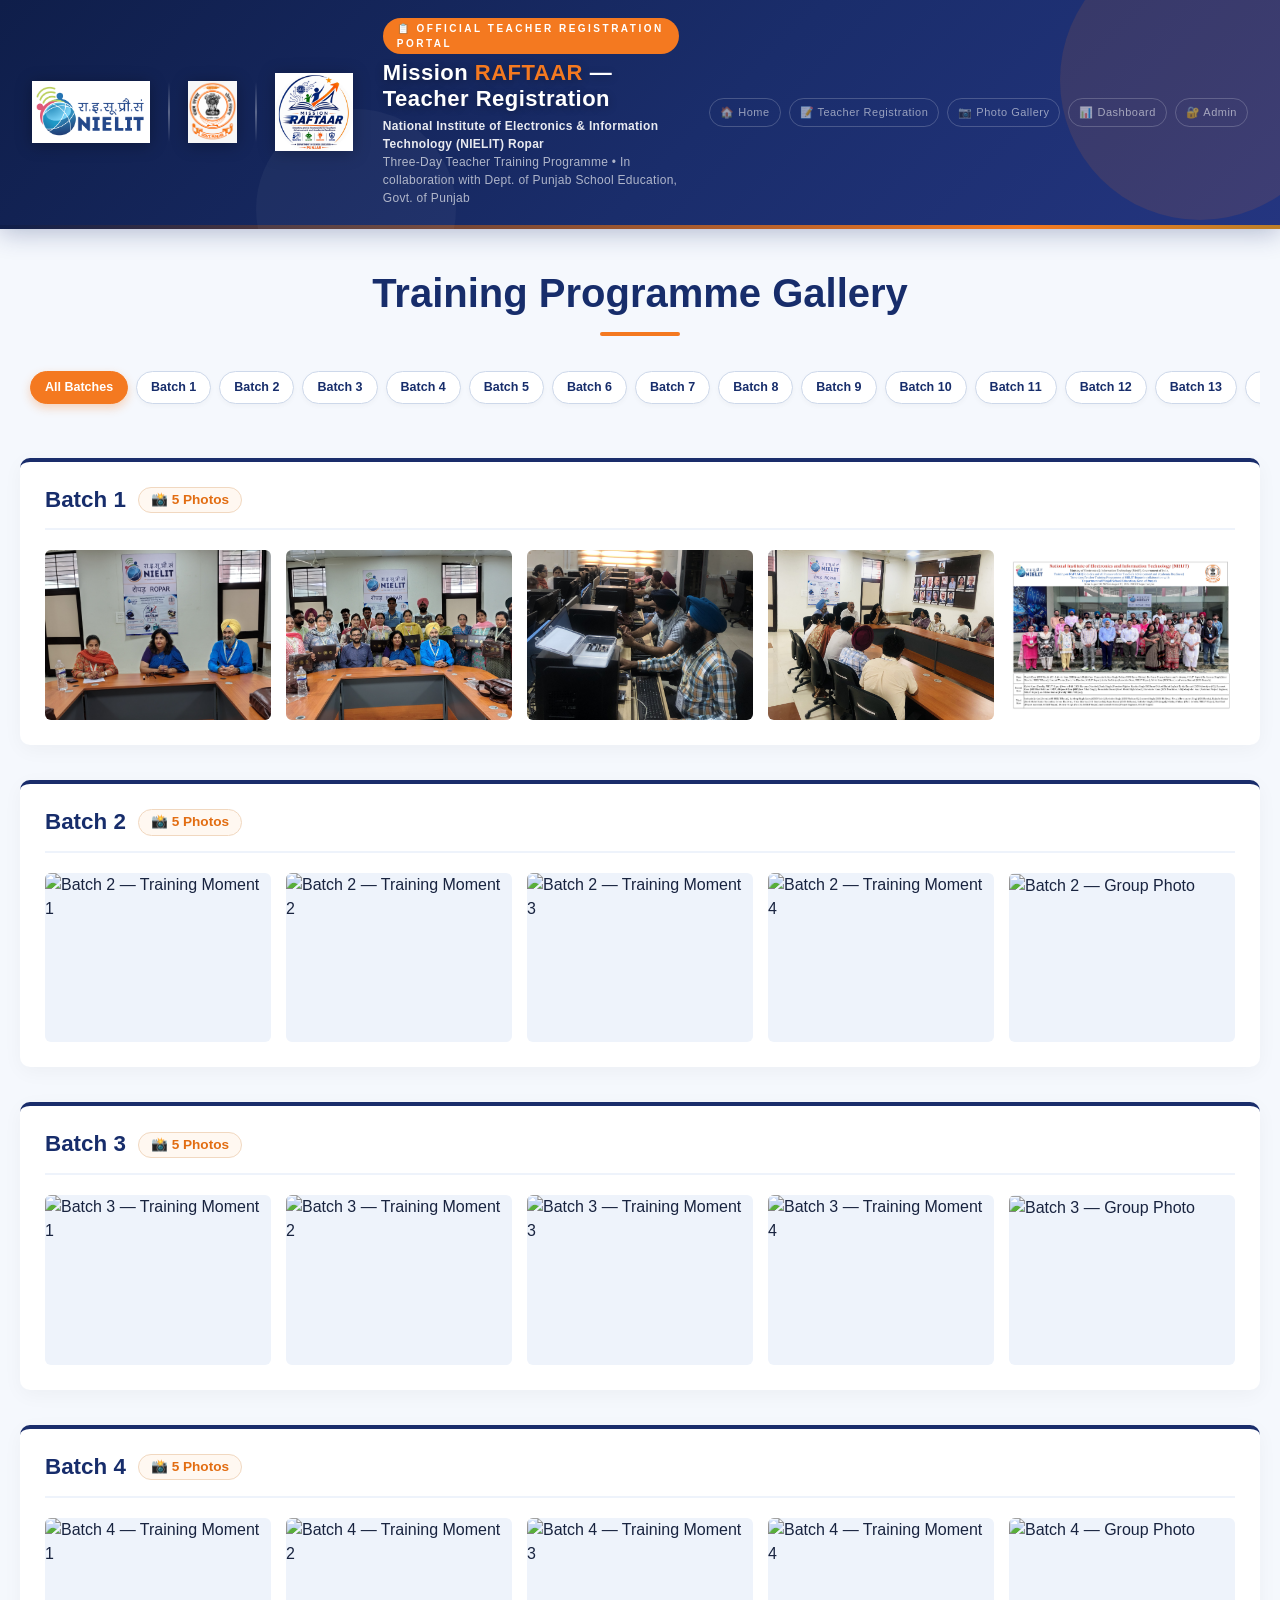
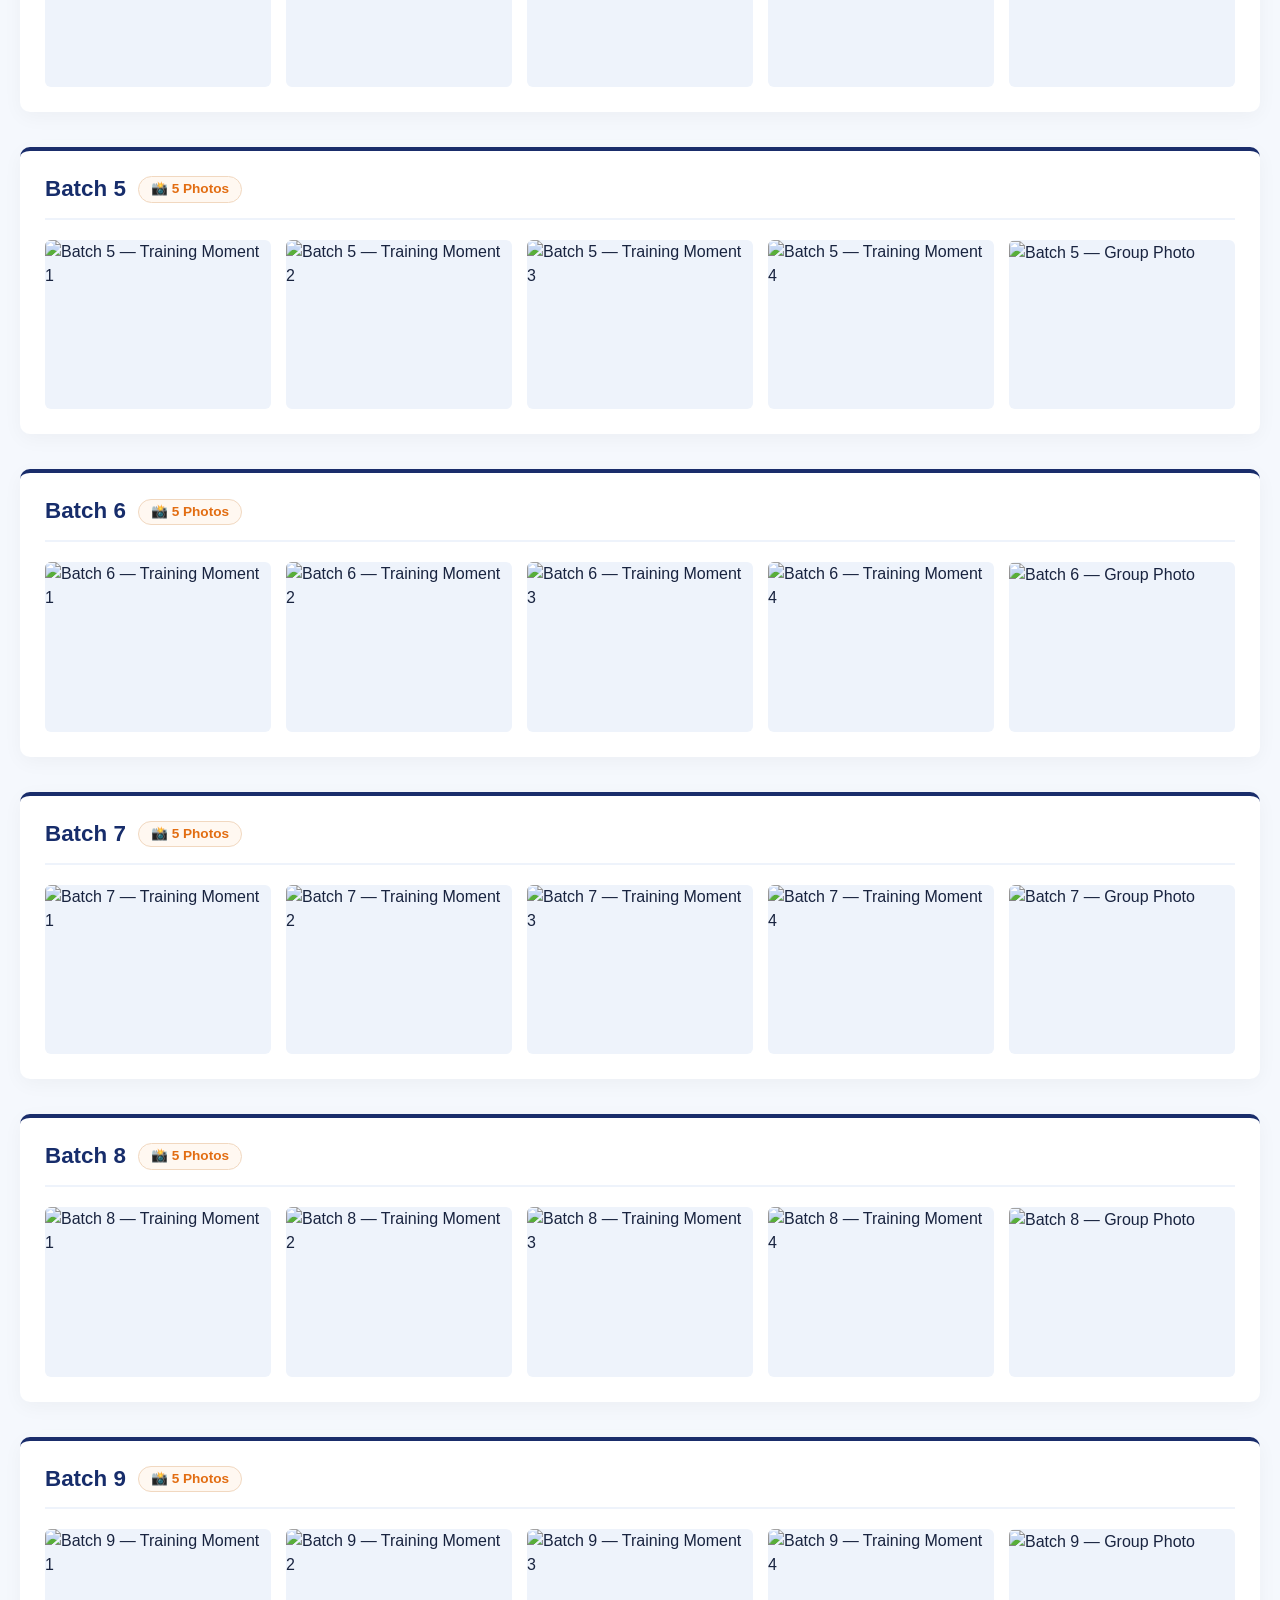
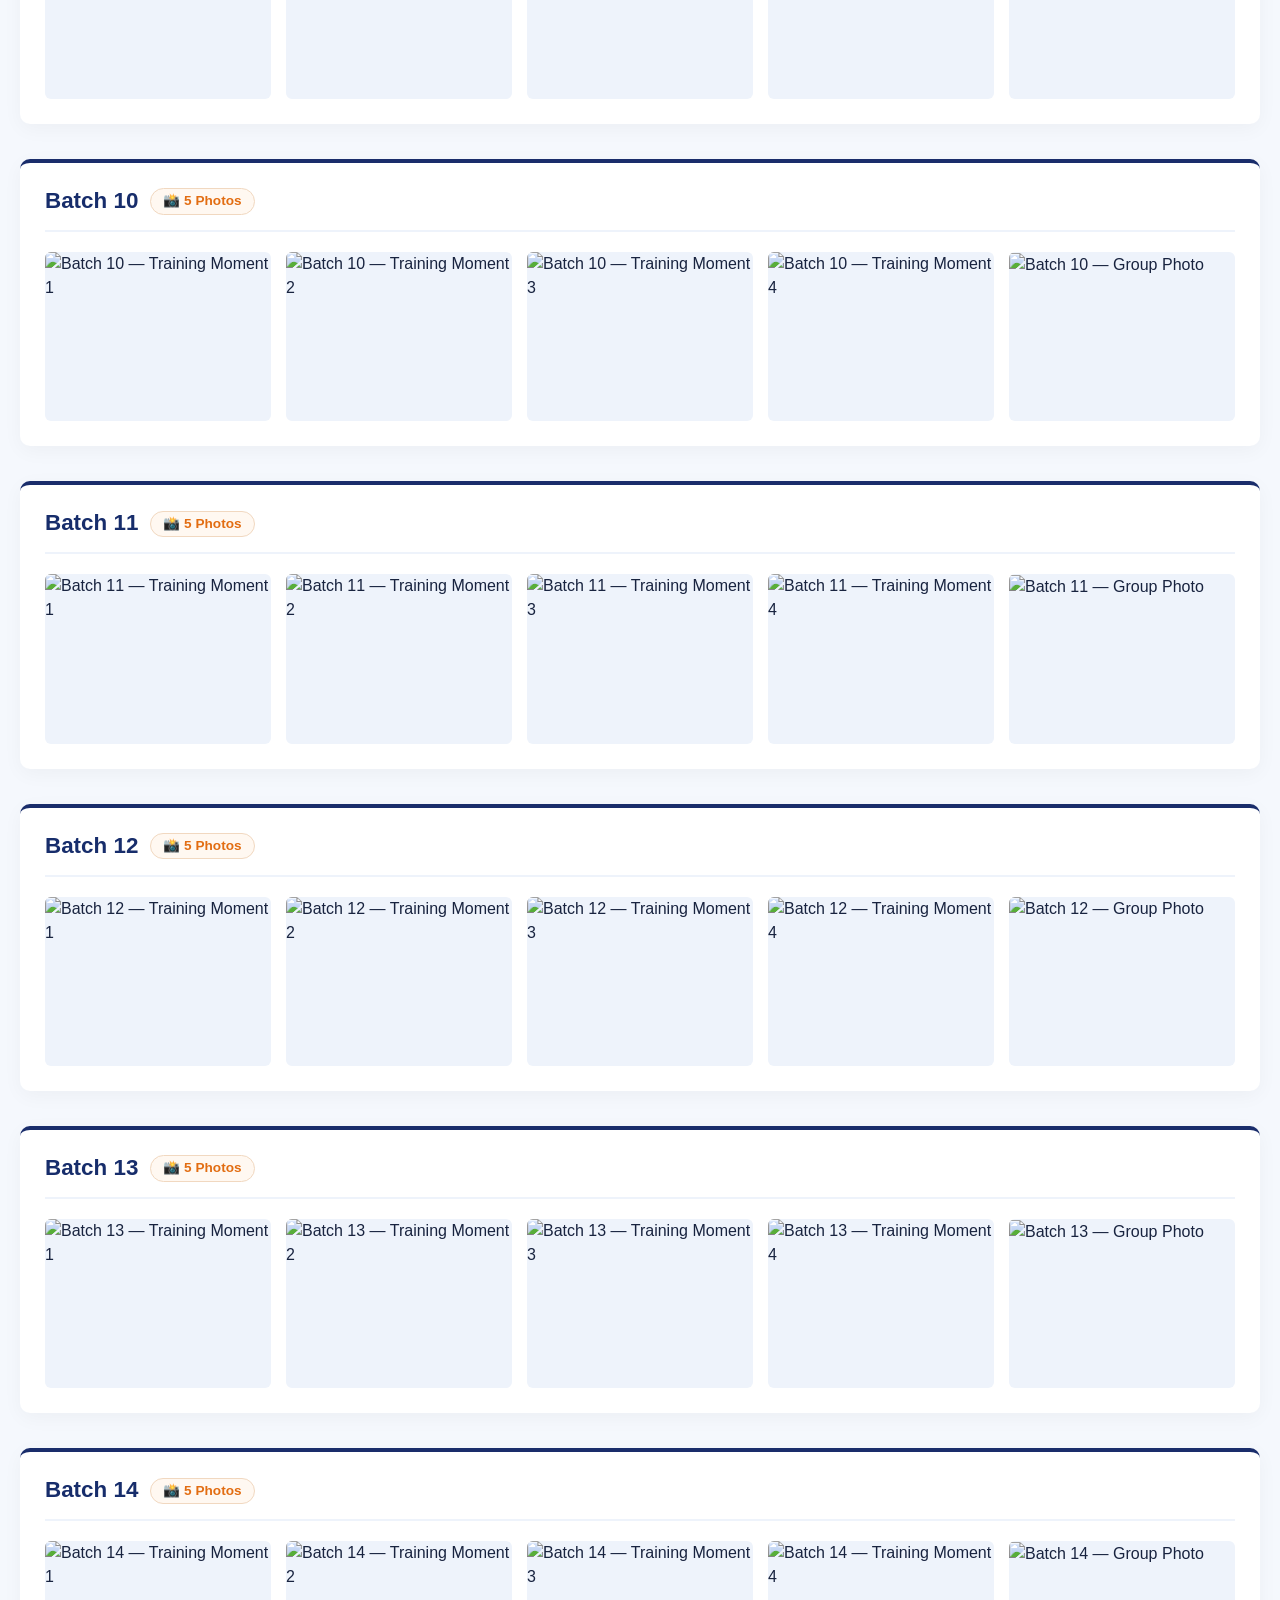
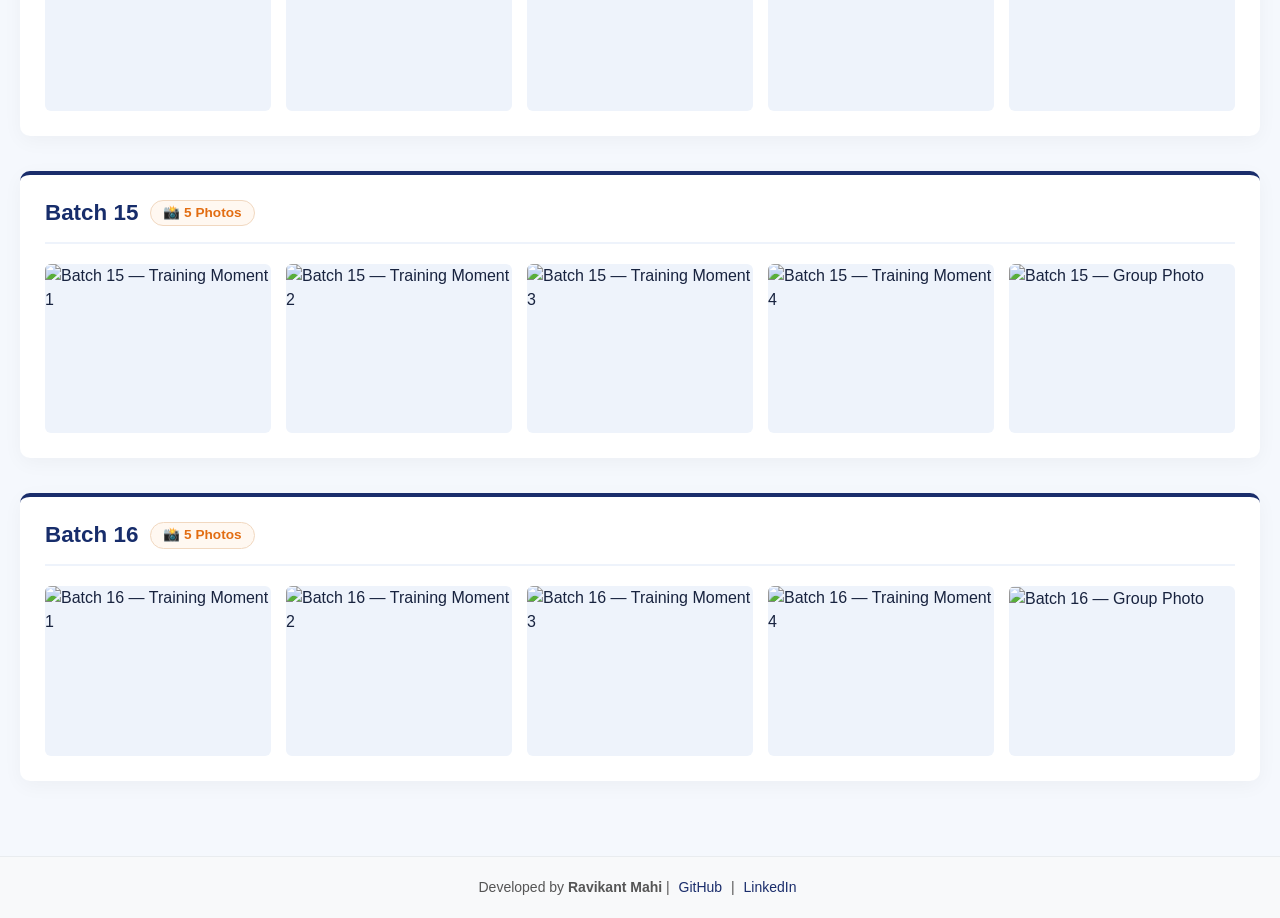
==== gallery.html @ 4a02a94d "update add code" ====
<!DOCTYPE html>
<html lang="en">

<head>
  <meta charset="UTF-8">
  <meta name="viewport" content="width=device-width, initial-scale=1.0">
  <title>Mission RAFTAAR — Training Gallery | NIELIT Ropar</title>
  
  <!-- Bootstrap 5 CSS -->
  <link href="https://cdn.jsdelivr.net/npm/bootstrap@5.3.0/dist/css/bootstrap.min.css" rel="stylesheet">
  
  <style>
    /* ══════════════════════════════════════════
       THEME STYLES (Matching your portal)
    ══════════════════════════════════════════ */
    body {
      background-color: #f5f8fd;
      font-family: Arial, Helvetica, sans-serif;
      color: #18233f;
    }

    /* HEADER STYLES */
    .portal-header {
      background: linear-gradient(135deg, #0f1e4a 0%, #1a2d6b 55%, #243580 100%);
      padding: 0;
      position: relative;
      overflow: hidden;
      box-shadow: 0 4px 24px rgba(26,45,107,0.3);
    }
    .portal-header::before {
      content: '';
      position: absolute;
      top: -60px; right: -60px;
      width: 280px; height: 280px;
      border-radius: 50%;
      background: rgba(244,121,32,0.12);
      animation: float 6s ease-in-out infinite;
    }
    .portal-header::after {
      content: '';
      position: absolute;
      bottom: -80px; left: 20%;
      width: 200px; height: 200px;
      border-radius: 50%;
      background: rgba(255,255,255,0.04);
      animation: float 8s ease-in-out infinite reverse;
    }
    @keyframes float {
      0%, 100% { transform: translateY(0px); }
      50% { transform: translateY(-18px); }
    }
    .header-inner {
      display: flex;
      align-items: center;
      justify-content: space-between;
      padding: 18px 32px;
      position: relative;
      z-index: 2;
      gap: 20px;
    }
    .header-logos { display: flex; align-items: center; gap: 18px; flex-shrink: 0; }
    .header-logos img.nielit-logo {
      height: 62px;
      object-fit: contain;
      filter: drop-shadow(0 2px 8px rgba(0,0,0,0.3));
      transition: transform 0.3s ease;
    }
    .header-logos img.raftaar-logo {
      height: 78px;
      object-fit: contain;
      filter: drop-shadow(0 2px 8px rgba(0,0,0,0.25));
      transition: transform 0.3s ease;
      animation: subtle-spin 20s linear infinite;
    }
    @keyframes subtle-spin {
      0%, 100% { transform: rotate(-1deg) scale(1); }
      50% { transform: rotate(1deg) scale(1.03); }
    }
    .header-logos img:hover { transform: scale(1.07) !important; }
    .header-divider { width: 2px; height: 60px; background: linear-gradient(to bottom, transparent, rgba(255, 255, 255, 0.3), transparent); }
    .header-text { flex: 1; text-align: left; padding: 0 10px; }
    .header-badge {
      display: inline-block;
      background: #f47920;
      color: #fff;
      font-size: 10px;
      font-weight: 700;
      letter-spacing: 2.5px;
      padding: 3px 14px;
      border-radius: 20px;
      text-transform: uppercase;
      margin-bottom: 6px;
      animation: pulse-badge 3s ease-in-out infinite;
    }
    @keyframes pulse-badge {
      0%, 100% { box-shadow: 0 0 0 0 rgba(244,121,32,0.4); }
      50% { box-shadow: 0 0 0 6px rgba(244,121,32,0); }
    }
    .header-title { font-size: 22px; font-weight: 800; color: #fff; letter-spacing: 0.5px; line-height: 1.2; text-shadow: 0 2px 8px rgba(0,0,0,0.3); }
    .header-title span { color: #f47920; }
    .header-sub { font-size: 12px; color: rgba(255, 255, 255, 0.65); margin-top: 4px; letter-spacing: 0.3px; }
    .header-stripe {
      height: 4px;
      background: linear-gradient(90deg, #0f1e4a 0%, #f47920 40%, #2d8c3e 75%, #f47920 100%);
      background-size: 200% 100%;
      animation: stripe-move 4s linear infinite;
    }
    @keyframes stripe-move {
      0% { background-position: 0% 0%; }
      100% { background-position: 200% 0%; }
    }
    .header-admin-link {
      flex-shrink: 0;
      display: flex;
      gap: 8px;
      align-items: center;
      flex-wrap: wrap;
      justify-content: flex-end;
    }
    .header-admin-link a {
      color: rgba(255,255,255,0.55);
      font-size: 11px;
      text-decoration: none;
      letter-spacing: 0.5px;
      padding: 5px 10px;
      border: 1px solid rgba(255,255,255,0.2);
      border-radius: 20px;
      transition: all 0.2s;
    }
    .header-admin-link a:hover {
      color: #fff;
      border-color: rgba(255,255,255,0.5);
      background: rgba(255,255,255,0.1);
    }
    .nav-actions {
      display: flex;
      align-items: center;
      gap: 10px;
      flex-wrap: wrap;
    }
    .nav-btn {
      display: inline-flex;
      align-items: center;
      gap: 6px;
      text-decoration: none;
      font-weight: 700;
      font-size: 13.5px;
      padding: 8px 18px;
      border-radius: 6px;
      transition: all 0.25s ease;
      white-space: nowrap;
    }
    /* Home — ghost/outline style */
    .nav-btn-home {
      color: #fff;
      border: 1.5px solid rgba(255,255,255,0.45);
      background: rgba(255,255,255,0.08);
    }
    .nav-btn-home:hover {
      background: rgba(255,255,255,0.2);
      border-color: #fff;
      color: #fff;
    }
    /* Registration — filled orange */
    .nav-btn-register {
      color: #fff;
      background: #f47920;
      border: 1.5px solid #f47920;
    }
    .nav-btn-register:hover {
      background: #d9640f;
      border-color: #d9640f;
      color: #fff;
    }

    /* Dashboard — navy ghost style */
    .nav-btn-dashboard {
      color: #fff;
      border: 1.5px solid rgba(255,255,255,0.45);
      background: rgba(255,255,255,0.08);
    }
    .nav-btn-dashboard:hover {
      background: #1a2d6b;
      border-color: #fff;
      color: #fff;
    }
    .gallery-container { padding: 40px 20px; max-width: 1400px; margin: 0 auto; }
    
    .page-title {
      text-align: center;
      color: #172d6b;
      font-weight: 800;
      margin-bottom: 25px; /* Reduced to make room for buttons */
      position: relative;
    }
    .page-title::after {
      content: '';
      display: block;
      width: 80px;
      height: 4px;
      background: #f47920;
      margin: 15px auto 0;
      border-radius: 2px;
    }

    /* ══════════════════════════════════════════
       FILTER BUTTONS (NEW)
    ══════════════════════════════════════════ */
    .batch-filters {
      display: flex;
      flex-wrap: nowrap;           /* ← single line, no wrapping */
      overflow-x: auto;            /* ← scroll horizontally if needed */
      gap: 8px;
      margin-bottom: 40px;
      padding: 10px 10px 14px;     /* extra bottom padding for scrollbar */
      /* hide scrollbar on modern browsers but keep it functional */
      scrollbar-width: thin;
      scrollbar-color: #cdd8ea transparent;
    }
    .batch-filters::-webkit-scrollbar { height: 4px; }
    .batch-filters::-webkit-scrollbar-track { background: transparent; }
    .batch-filters::-webkit-scrollbar-thumb { background: #cdd8ea; border-radius: 4px; }

    .filter-btn {
      background: #fff;
      border: 1px solid #cdd8ea;
      color: #172d6b;
      padding: 6px 14px;
      border-radius: 20px;
      font-size: 12.5px;
      font-weight: 700;
      cursor: pointer;
      transition: all 0.2s ease;
      box-shadow: 0 2px 5px rgba(0,0,0,0.03);
      white-space: nowrap;         /* ← prevent text wrapping inside button */
      flex-shrink: 0;              /* ← prevent buttons from squishing */
    }
    .filter-btn:hover {
      background: #eef3fb;
      border-color: #1a2d6b;
    }
    .filter-btn.active {
      background: #f47920;
      color: #fff;
      border-color: #f47920;
      box-shadow: 0 4px 10px rgba(244, 121, 32, 0.3);
    }

    /* BATCH SECTION CARDS */
    .batch-section {
      background: #fff;
      border-radius: 10px;
      padding: 25px;
      margin-bottom: 35px;
      box-shadow: 0 5px 20px rgba(0, 0, 0, 0.04);
      border-top: 4px solid #1a2d6b;
      transition: transform 0.3s ease;
      /* Animation for filtering */
      animation: fadeIn 0.4s ease; 
    }
    @keyframes fadeIn { from { opacity: 0; transform: translateY(10px); } to { opacity: 1; transform: translateY(0); } }
    
    .batch-section:hover { box-shadow: 0 8px 25px rgba(0, 0, 0, 0.08); }
    
    .batch-header {
      display: flex;
      align-items: center;
      justify-content: space-between;
      border-bottom: 2px solid #eef3fb;
      padding-bottom: 15px;
      margin-bottom: 20px;
    }
    .batch-title {
      color: #172d6b;
      font-weight: 800;
      font-size: 1.4rem;
      margin: 0;
      display: flex;
      align-items: center;
      gap: 12px;
    }
    .batch-badge {
      background: #fff8f1;
      color: #e26d12;
      padding: 4px 12px;
      border-radius: 20px;
      font-size: 0.85rem;
      font-weight: 700;
      border: 1px solid #f1d8c0;
    }

    /* RESPONSIVE IMAGE GRID */
    .image-grid {
      display: grid;
      grid-template-columns: repeat(auto-fit, minmax(220px, 1fr));
      gap: 15px;
    }

    /* IMAGE WRAPPER & HOVER EFFECTS */
    .img-wrapper {
      position: relative;
      overflow: hidden;
      border-radius: 6px;
      aspect-ratio: 4/3;
      cursor: pointer;
      background: #eef3fb;
    }
    .img-wrapper img {
      width: 100%;
      height: 100%;
      object-fit: cover;
      transition: transform 0.5s ease;
    }
    .img-wrapper:hover img { transform: scale(1.08); }
    
    .img-overlay {
      position: absolute;
      inset: 0;
      background: linear-gradient(to top, rgba(23, 45, 107, 0.85), transparent 60%);
      opacity: 0;
      transition: opacity 0.3s ease;
      display: flex;
      align-items: flex-end;
      padding: 15px;
    }
    .img-wrapper:hover .img-overlay { opacity: 1; }
    
    .img-caption {
      color: #fff;
      font-size: 0.9rem;
      font-weight: 600;
      margin: 0;
      transform: translateY(10px);
      transition: transform 0.3s ease;
    }
    .img-wrapper:hover .img-caption { transform: translateY(0); }
    
    /* MODAL STYLES (LIGHTBOX) */
    .modal-content { background: transparent; border: none; }
    .modal-header { border-bottom: none; padding-bottom: 0; }
    .modal-title { color: #fff; font-weight: 600; text-shadow: 0 2px 4px rgba(0,0,0,0.5); }
    .btn-close-white { filter: invert(1); opacity: 1; }
    .lightbox-img { width: 100%; border-radius: 8px; box-shadow: 0 10px 30px rgba(0,0,0,0.5); }

    /* DOWNLOAD BUTTON on thumbnail */
    .img-download-btn {
      position: absolute;
      top: 10px;
      right: 10px;
      z-index: 10;
      background: rgba(26,45,107,0.85);
      color: #fff;
      border: none;
      border-radius: 8px;
      padding: 6px 10px;
      font-size: 18px;
      line-height: 1;
      cursor: pointer;
      opacity: 0;
      transform: translateY(-6px);
      transition: opacity 0.25s ease, transform 0.25s ease, background 0.2s ease;
      backdrop-filter: blur(4px);
      box-shadow: 0 2px 8px rgba(0,0,0,0.3);
    }
    .img-wrapper:hover .img-download-btn {
      opacity: 1;
      transform: translateY(0);
    }
    .img-download-btn:hover {
      background: #f47920;
    }

    /* LIGHTBOX DOWNLOAD BUTTON */
    .lightbox-download-btn {
      display: inline-flex;
      align-items: center;
      gap: 8px;
      margin-top: 14px;
      background: #f47920;
      color: #fff;
      border: none;
      padding: 10px 26px;
      border-radius: 8px;
      font-size: 14px;
      font-weight: 700;
      cursor: pointer;
      transition: background 0.2s ease, transform 0.15s ease;
      box-shadow: 0 4px 12px rgba(244,121,32,0.4);
    }
    .lightbox-download-btn:hover {
      background: #d9640f;
      transform: translateY(-2px);
    }

    /* ══════════════════════════════════════════
       RESPONSIVE BREAKPOINTS
    ══════════════════════════════════════════ */

    /* ── Small Desktop / Tablet Landscape (≤992px) ── */
    @media (max-width: 992px) {
      .header-inner {
        padding: 12px 18px;
        gap: 14px;
      }
      .header-logos img { height: 42px; }
      .header-title { font-size: 19px; }
      .gallery-container { padding: 30px 16px; }
      .image-grid {
        grid-template-columns: repeat(3, 1fr);
      }
    }

    /* ── Tablet Portrait (≤768px) ── */
    @media (max-width: 768px) {
      /* Header: stack logo group + text + back button vertically */
      .header-inner {
        flex-direction: column;
        align-items: center;
        text-align: center;
        padding: 12px 16px;
        gap: 10px;
      }
      .header-logos { gap: 10px; justify-content: center; width: 100%; }
      .header-logos img { height: 36px; }
      .header-divider { height: 32px; }
      .header-text { min-width: unset; width: 100%; text-align: center; }
      .header-title { font-size: 17px; }
      .header-sub { font-size: 11px; }
      .nav-actions { width: 100%; justify-content: center; }
      .nav-actions a {
        display: inline-block;
        font-size: 13px;
        padding: 7px 14px;
      }

      /* Gallery */
      .gallery-container { padding: 24px 12px; }
      .page-title { font-size: 1.4rem; margin-bottom: 18px; }

      /* Batch card */
      .batch-section { padding: 18px 14px; margin-bottom: 24px; }
      .batch-title { font-size: 1.1rem; gap: 8px; flex-wrap: wrap; }
      .batch-badge { font-size: 0.78rem; padding: 3px 10px; }

      /* Filter buttons: slightly smaller */
      .filter-btn { font-size: 11.5px; padding: 5px 11px; }

      /* Image grid: 2 columns */
      .image-grid {
        grid-template-columns: repeat(2, 1fr);
        gap: 10px;
      }

      /* Lightbox */
      .modal-dialog { margin: 10px; }
    }

    /* ── Mobile (≤576px) ── */
    @media (max-width: 576px) {
      /* Header: compact */
      .header-inner { padding: 10px 12px; gap: 8px; }
      .header-logos img { height: 30px; }
      .header-divider { height: 26px; }
      .header-title { font-size: 15px; }
      .header-badge { font-size: 10px; padding: 2px 8px; }
      .header-sub { font-size: 10.5px; }
      .nav-actions a { font-size: 12px; padding: 6px 12px; }

      /* Gallery */
      .gallery-container { padding: 16px 10px; }
      .page-title { font-size: 1.2rem; margin-bottom: 14px; }
      .page-title::after { width: 50px; margin-top: 10px; }

      /* Batch card */
      .batch-section { padding: 14px 10px; margin-bottom: 18px; border-radius: 8px; }
      .batch-header { padding-bottom: 10px; margin-bottom: 14px; }
      .batch-title { font-size: 1rem; }
      .batch-badge { font-size: 0.72rem; padding: 2px 8px; }

      /* Filter strip: even more compact */
      .batch-filters { gap: 6px; padding: 8px 8px 12px; margin-bottom: 24px; }
      .filter-btn { font-size: 11px; padding: 5px 10px; }

      /* Image grid: 1 column on very small phones, 2 on normal phones */
      .image-grid {
        grid-template-columns: repeat(2, 1fr);
        gap: 8px;
      }
      /* Single column only on very narrow screens */
      @media (max-width: 380px) {
        .image-grid { grid-template-columns: 1fr; }
      }

      /* Caption font smaller */
      .img-caption { font-size: 0.78rem; }

      /* Lightbox: full screen on mobile */
      .modal-dialog { margin: 6px; max-width: calc(100vw - 12px); }
      .lightbox-img { border-radius: 6px; }
    }
  </style>
</head>

<body>

  <!-- ══════════════════════════════════════════
       PAGE HEADER 
  ══════════════════════════════════════════ -->
  <header class="portal-header">
    <div class="header-inner">
      <!-- Logos -->
      <div class="header-logos">
        <img src="NIELIT-Logo.png" alt="NIELIT Logo" class="nielit-logo">
        <div class="header-divider"></div>
        <img src="pbgovtlogo.png" alt="Punjab Govt Logo"
          style="height:62px; object-fit:contain; filter:drop-shadow(0 2px 8px rgba(0,0,0,0.3)); transition:transform 0.3s ease;"
          onmouseover="this.style.transform='scale(1.07)'" onmouseout="this.style.transform='scale(1)'">
        <div class="header-divider"></div>
        <img src="Raftaarlogo.png" alt="Mission Raftaar Logo" class="raftaar-logo">
      </div>

      <!-- Title -->
      <div class="header-text">
        <div class="header-badge">📋 Official Teacher Registration Portal</div>
        <div class="header-title">
          Mission <span>RAFTAAR</span> — Teacher Registration
        </div>
        <div class="header-sub">
          <strong style="color:rgba(255,255,255,0.9);">National Institute of Electronics &amp; Information Technology
            (NIELIT) Ropar</strong><br>
          Three-Day Teacher Training Programme &bull; In collaboration with Dept. of Punjab School Education, Govt. of
          Punjab
        </div>
      </div>

      <!-- Header Links (right) -->
      <div class="header-admin-link">
        <a href="index.html">🏠 Home</a>
        <a href="index.html#form-pane">📝 Teacher Registration</a>
        <a href="gallery.html">📷 Photo Gallery</a>
        <a href="index.html#dashboard-pane">📊 Dashboard</a>
        <a href="#" data-bs-toggle="modal" data-bs-target="#loginModal" id="adminLoginTrigger">🔐 Admin</a>
      </div>
    </div>
    <div class="header-stripe"></div>
  </header>

  <!-- ══════════════════════════════════════════
       GALLERY MAIN CONTENT
  ══════════════════════════════════════════ -->
  <main class="gallery-container">
    <h1 class="page-title">Training Programme Gallery</h1>
    
    <!-- Filter Buttons will be injected here -->
    <div class="batch-filters" id="batchFilters"></div>
    
    <!-- Gallery Batches will be injected here -->
    <div id="galleryRoot"></div>
  </main>

  <!-- ══════════════════════════════════════════
       LIGHTBOX MODAL 
  ══════════════════════════════════════════ -->
  <div class="modal fade" id="imageModal" tabindex="-1" aria-hidden="true">
    <div class="modal-dialog modal-dialog-centered modal-xl">
      <div class="modal-content">
        <div class="modal-header">
          <h5 class="modal-title" id="lightboxTitle">Image Preview</h5>
          <button type="button" class="btn-close btn-close-white" data-bs-dismiss="modal" aria-label="Close"></button>
        </div>
        <div class="modal-body text-center mt-2">
          <img src="" id="lightboxImg" class="lightbox-img" alt="Enlarged Image">
          <div>
            <button class="lightbox-download-btn" id="lightboxDownloadBtn" onclick="downloadImage(document.getElementById('lightboxImg').src, document.getElementById('lightboxTitle').textContent)">
              ⬇ Download Photo
            </button>
          </div>
        </div>
      </div>
    </div>
  </div>

  <!-- Bootstrap JS -->
  <script src="https://cdn.jsdelivr.net/npm/bootstrap@5.3.0/dist/js/bootstrap.bundle.min.js"></script>

  <!-- Gallery Generation & Filtering Logic -->
  <script>
    document.addEventListener("DOMContentLoaded", () => {
      const galleryRoot = document.getElementById("galleryRoot");
      const filterRoot = document.getElementById("batchFilters");
      const totalBatches = 16;
      const imagesPerBatch = 5;

      // ── Real image paths per batch ──────────────────────────────────────
      // Each batch follows the same naming pattern as Batch-1.
      // Just create the folder All-IMG/Batch-X/ and add the images.
      const batchImages = {
        1: [
          { src: "All-IMG/Batch-1/Batch-11.jpeg",           caption: "Batch 1 — Training Moment 1" },
          { src: "All-IMG/Batch-1/Batch-13.jpeg",           caption: "Batch 1 — Training Moment 2" },
          { src: "All-IMG/Batch-1/Batch-14.png",            caption: "Batch 1 — Training Moment 3" },
          { src: "All-IMG/Batch-1/Batch-15.png",            caption: "Batch 1 — Training Moment 4" },
          { src: "All-IMG/Batch-1/Batch-1GroupPhoto.webp",  caption: "Batch 1 — Group Photo"       },
        ],
        2: [
          { src: "All-IMG/Batch-2/Batch-21.jpeg",           caption: "Batch 2 — Training Moment 1" },
          { src: "All-IMG/Batch-2/Batch-22.jpeg",           caption: "Batch 2 — Training Moment 2" },
          { src: "All-IMG/Batch-2/Batch-23.jpeg",           caption: "Batch 2 — Training Moment 3" },
          { src: "All-IMG/Batch-2/Batch-24.jpeg",           caption: "Batch 2 — Training Moment 4" },
          { src: "All-IMG/Batch-2/Batch-2GroupPhoto.webp",  caption: "Batch 2 — Group Photo"       },
        ],
        3: [
          { src: "All-IMG/Batch-3/Batch-31.jpeg",           caption: "Batch 3 — Training Moment 1" },
          { src: "All-IMG/Batch-3/Batch-32.jpeg",           caption: "Batch 3 — Training Moment 2" },
          { src: "All-IMG/Batch-3/Batch-33.jpeg",           caption: "Batch 3 — Training Moment 3" },
          { src: "All-IMG/Batch-3/Batch-34.jpeg",           caption: "Batch 3 — Training Moment 4" },
          { src: "All-IMG/Batch-3/Batch-3GroupPhoto.webp",  caption: "Batch 3 — Group Photo"       },
        ],
        4: [
          { src: "All-IMG/Batch-4/Batch-41.jpeg",           caption: "Batch 4 — Training Moment 1" },
          { src: "All-IMG/Batch-4/Batch-42.jpeg",           caption: "Batch 4 — Training Moment 2" },
          { src: "All-IMG/Batch-4/Batch-43.jpeg",           caption: "Batch 4 — Training Moment 3" },
          { src: "All-IMG/Batch-4/Batch-44.jpeg",           caption: "Batch 4 — Training Moment 4" },
          { src: "All-IMG/Batch-4/Batch-4GroupPhoto.webp",  caption: "Batch 4 — Group Photo"       },
        ],
        5: [
          { src: "All-IMG/Batch-5/Batch-51.jpeg",           caption: "Batch 5 — Training Moment 1" },
          { src: "All-IMG/Batch-5/Batch-52.jpeg",           caption: "Batch 5 — Training Moment 2" },
          { src: "All-IMG/Batch-5/Batch-53.jpeg",           caption: "Batch 5 — Training Moment 3" },
          { src: "All-IMG/Batch-5/Batch-54.jpeg",           caption: "Batch 5 — Training Moment 4" },
          { src: "All-IMG/Batch-5/Batch-5GroupPhoto.webp",  caption: "Batch 5 — Group Photo"       },
        ],
        6: [
          { src: "All-IMG/Batch-6/Batch-61.jpeg",           caption: "Batch 6 — Training Moment 1" },
          { src: "All-IMG/Batch-6/Batch-62.jpeg",           caption: "Batch 6 — Training Moment 2" },
          { src: "All-IMG/Batch-6/Batch-63.jpeg",           caption: "Batch 6 — Training Moment 3" },
          { src: "All-IMG/Batch-6/Batch-64.jpeg",           caption: "Batch 6 — Training Moment 4" },
          { src: "All-IMG/Batch-6/Batch-6GroupPhoto.webp",  caption: "Batch 6 — Group Photo"       },
        ],
        7: [
          { src: "All-IMG/Batch-7/Batch-71.jpeg",           caption: "Batch 7 — Training Moment 1" },
          { src: "All-IMG/Batch-7/Batch-72.jpeg",           caption: "Batch 7 — Training Moment 2" },
          { src: "All-IMG/Batch-7/Batch-73.jpeg",           caption: "Batch 7 — Training Moment 3" },
          { src: "All-IMG/Batch-7/Batch-74.jpeg",           caption: "Batch 7 — Training Moment 4" },
          { src: "All-IMG/Batch-7/Batch-7GroupPhoto.webp",  caption: "Batch 7 — Group Photo"       },
        ],
        8: [
          { src: "All-IMG/Batch-8/Batch-81.jpeg",           caption: "Batch 8 — Training Moment 1" },
          { src: "All-IMG/Batch-8/Batch-82.jpeg",           caption: "Batch 8 — Training Moment 2" },
          { src: "All-IMG/Batch-8/Batch-83.jpeg",           caption: "Batch 8 — Training Moment 3" },
          { src: "All-IMG/Batch-8/Batch-84.jpeg",           caption: "Batch 8 — Training Moment 4" },
          { src: "All-IMG/Batch-8/Batch-8GroupPhoto.webp",  caption: "Batch 8 — Group Photo"       },
        ],
        9: [
          { src: "All-IMG/Batch-9/Batch-91.jpeg",           caption: "Batch 9 — Training Moment 1" },
          { src: "All-IMG/Batch-9/Batch-92.jpeg",           caption: "Batch 9 — Training Moment 2" },
          { src: "All-IMG/Batch-9/Batch-93.jpeg",           caption: "Batch 9 — Training Moment 3" },
          { src: "All-IMG/Batch-9/Batch-94.jpeg",           caption: "Batch 9 — Training Moment 4" },
          { src: "All-IMG/Batch-9/Batch-9GroupPhoto.webp",  caption: "Batch 9 — Group Photo"       },
        ],
        10: [
          { src: "All-IMG/Batch-10/Batch-101.jpeg",          caption: "Batch 10 — Training Moment 1" },
          { src: "All-IMG/Batch-10/Batch-102.jpeg",          caption: "Batch 10 — Training Moment 2" },
          { src: "All-IMG/Batch-10/Batch-103.jpeg",          caption: "Batch 10 — Training Moment 3" },
          { src: "All-IMG/Batch-10/Batch-104.jpeg",          caption: "Batch 10 — Training Moment 4" },
          { src: "All-IMG/Batch-10/Batch-10GroupPhoto.webp", caption: "Batch 10 — Group Photo"       },
        ],
        11: [
          { src: "All-IMG/Batch-11/Batch-111.jpeg",          caption: "Batch 11 — Training Moment 1" },
          { src: "All-IMG/Batch-11/Batch-112.jpeg",          caption: "Batch 11 — Training Moment 2" },
          { src: "All-IMG/Batch-11/Batch-113.jpeg",          caption: "Batch 11 — Training Moment 3" },
          { src: "All-IMG/Batch-11/Batch-114.jpeg",          caption: "Batch 11 — Training Moment 4" },
          { src: "All-IMG/Batch-11/Batch-11GroupPhoto.webp", caption: "Batch 11 — Group Photo"       },
        ],
        12: [
          { src: "All-IMG/Batch-12/Batch-121.jpeg",          caption: "Batch 12 — Training Moment 1" },
          { src: "All-IMG/Batch-12/Batch-122.jpeg",          caption: "Batch 12 — Training Moment 2" },
          { src: "All-IMG/Batch-12/Batch-123.jpeg",          caption: "Batch 12 — Training Moment 3" },
          { src: "All-IMG/Batch-12/Batch-124.jpeg",          caption: "Batch 12 — Training Moment 4" },
          { src: "All-IMG/Batch-12/Batch-12GroupPhoto.webp", caption: "Batch 12 — Group Photo"       },
        ],
        13: [
          { src: "All-IMG/Batch-13/Batch-131.jpeg",          caption: "Batch 13 — Training Moment 1" },
          { src: "All-IMG/Batch-13/Batch-132.jpeg",          caption: "Batch 13 — Training Moment 2" },
          { src: "All-IMG/Batch-13/Batch-133.jpeg",          caption: "Batch 13 — Training Moment 3" },
          { src: "All-IMG/Batch-13/Batch-134.jpeg",          caption: "Batch 13 — Training Moment 4" },
          { src: "All-IMG/Batch-13/Batch-13GroupPhoto.webp", caption: "Batch 13 — Group Photo"       },
        ],
        14: [
          { src: "All-IMG/Batch-14/Batch-141.jpeg",          caption: "Batch 14 — Training Moment 1" },
          { src: "All-IMG/Batch-14/Batch-142.jpeg",          caption: "Batch 14 — Training Moment 2" },
          { src: "All-IMG/Batch-14/Batch-143.jpeg",          caption: "Batch 14 — Training Moment 3" },
          { src: "All-IMG/Batch-14/Batch-144.jpeg",          caption: "Batch 14 — Training Moment 4" },
          { src: "All-IMG/Batch-14/Batch-14GroupPhoto.webp", caption: "Batch 14 — Group Photo"       },
        ],
        15: [
          { src: "All-IMG/Batch-15/Batch-151.jpeg",          caption: "Batch 15 — Training Moment 1" },
          { src: "All-IMG/Batch-15/Batch-152.jpeg",          caption: "Batch 15 — Training Moment 2" },
          { src: "All-IMG/Batch-15/Batch-153.jpeg",          caption: "Batch 15 — Training Moment 3" },
          { src: "All-IMG/Batch-15/Batch-154.jpeg",          caption: "Batch 15 — Training Moment 4" },
          { src: "All-IMG/Batch-15/Batch-15GroupPhoto.webp", caption: "Batch 15 — Group Photo"       },
        ],
        16: [
          { src: "All-IMG/Batch-16/Batch-161.jpeg",          caption: "Batch 16 — Training Moment 1" },
          { src: "All-IMG/Batch-16/Batch-162.jpeg",          caption: "Batch 16 — Training Moment 2" },
          { src: "All-IMG/Batch-16/Batch-163.jpeg",          caption: "Batch 16 — Training Moment 3" },
          { src: "All-IMG/Batch-16/Batch-164.jpeg",          caption: "Batch 16 — Training Moment 4" },
          { src: "All-IMG/Batch-16/Batch-16GroupPhoto.webp", caption: "Batch 16 — Group Photo"       },
        ],
      };

      // ── Helper: get image list for a batch ─────────────────────────────
      function getImages(batch) {
        return batchImages[batch] || [];
      }

      // 1. Generate Filter Buttons
      let filterHTML = `<button class="filter-btn active" onclick="filterGallery('all', this)">All Batches</button>`;
      for (let b = 1; b <= totalBatches; b++) {
        filterHTML += `<button class="filter-btn" onclick="filterGallery(${b}, this)">Batch ${b}</button>`;
      }
      filterRoot.innerHTML = filterHTML;

      // 2. Generate Gallery Batches
      let galleryHTML = '';
      for (let batch = 1; batch <= totalBatches; batch++) {
        const imgs = getImages(batch);
        galleryHTML += `
          <div class="batch-section" id="batch-section-${batch}">
            <div class="batch-header">
              <h2 class="batch-title">
                Batch ${batch}
                <span class="batch-badge">📸 ${imgs.length} Photos</span>
              </h2>
            </div>
            <div class="image-grid">
        `;

        imgs.forEach((img, idx) => {
          const escapedSrc     = img.src.replace(/'/g, "\\'");
          const escapedCaption = img.caption.replace(/'/g, "\\'");
          // derive a clean filename from the src path
          const filename = img.src.split('/').pop();

          galleryHTML += `
              <div class="img-wrapper">
                <!-- Download icon on hover -->
                <button class="img-download-btn" title="Download" onclick="event.stopPropagation(); downloadImage('${escapedSrc}', '${filename}')">
                  ⬇
                </button>
                <!-- Click image to open lightbox -->
                <img src="${img.src}" alt="${img.caption}" loading="lazy"
                     onclick="openLightbox('${escapedSrc}', '${escapedCaption}')"
                     data-bs-toggle="modal" data-bs-target="#imageModal"
                     style="cursor:pointer;">
                <div class="img-overlay" onclick="openLightbox('${escapedSrc}', '${escapedCaption}')" data-bs-toggle="modal" data-bs-target="#imageModal">
                  <p class="img-caption">${img.caption}</p>
                </div>
              </div>
          `;
        });

        galleryHTML += `
            </div>
          </div>
        `;
      }
      galleryRoot.innerHTML = galleryHTML;
    });

    // 3. Filtering Function (Triggered by the small buttons)
    window.filterGallery = function(batchNum, clickedBtn) {
      // Remove 'active' class from all buttons, then add to the clicked one
      const allBtns = document.querySelectorAll('.filter-btn');
      allBtns.forEach(btn => btn.classList.remove('active'));
      clickedBtn.classList.add('active');

      // Get all batch sections
      const allBatches = document.querySelectorAll('.batch-section');
      
      allBatches.forEach(batch => {
        if (batchNum === 'all') {
          // Show all
          batch.style.display = 'block';
        } else {
          // Check if this batch's ID matches the requested batch number
          if (batch.id === `batch-section-${batchNum}`) {
            batch.style.display = 'block';
          } else {
            batch.style.display = 'none';
          }
        }
      });
    };

    // 4. Lightbox Function
    window.openLightbox = function(src, title) {
      document.getElementById('lightboxImg').src = src;
      document.getElementById('lightboxTitle').textContent = title;
    };

    // 5. Download helper — fetch+blob forces Save As instead of opening in browser
    window.downloadImage = async function(src, filename) {
      try {
        const res  = await fetch(src);
        const blob = await res.blob();
        const url  = URL.createObjectURL(blob);
        const a    = document.createElement('a');
        a.href     = url;
        a.download = filename || 'raftaar-photo.jpg';
        document.body.appendChild(a);
        a.click();
        document.body.removeChild(a);
        URL.revokeObjectURL(url);
      } catch (e) {
        // Fallback: open in new tab if fetch fails (e.g. cross-origin)
        window.open(src, '_blank');
      }
    };
  </script>
  <!-- Developer Footer -->
  <footer style="text-align: center; padding: 20px; font-size: 14px; color: #555; background: #f8f9fa; border-top: 1px solid #e9ecef; margin-top: auto; width: 100%; position: relative; z-index: 10;">
    Developed by <strong>Ravikant Mahi</strong> | 
    <a href="https://github.com/Ravikantmahi" target="_blank" style="color: #1a2d6b; text-decoration: none; margin: 0 5px;">GitHub</a> | 
    <a href="https://www.linkedin.com/in/ravikantmahi/" target="_blank" style="color: #1a2d6b; text-decoration: none; margin: 0 5px;">LinkedIn</a>
  </footer>

</body>
</html>
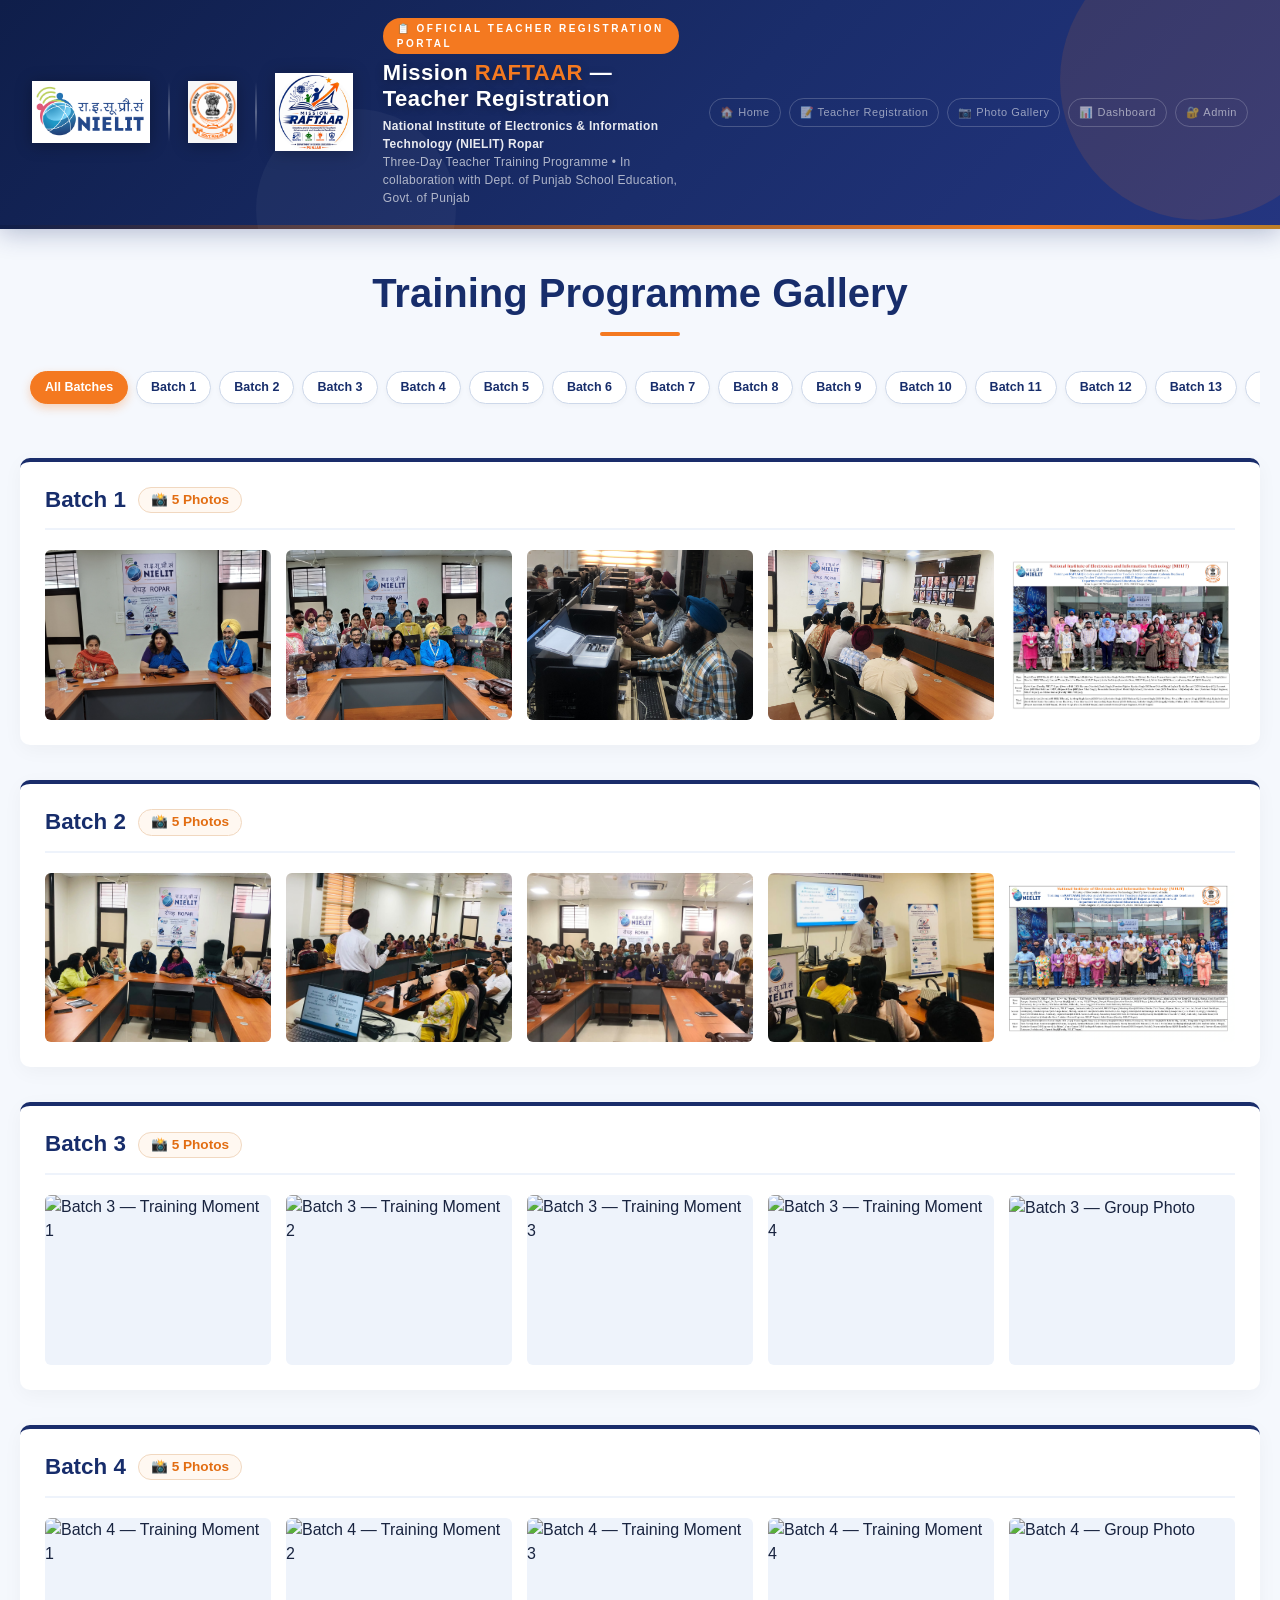
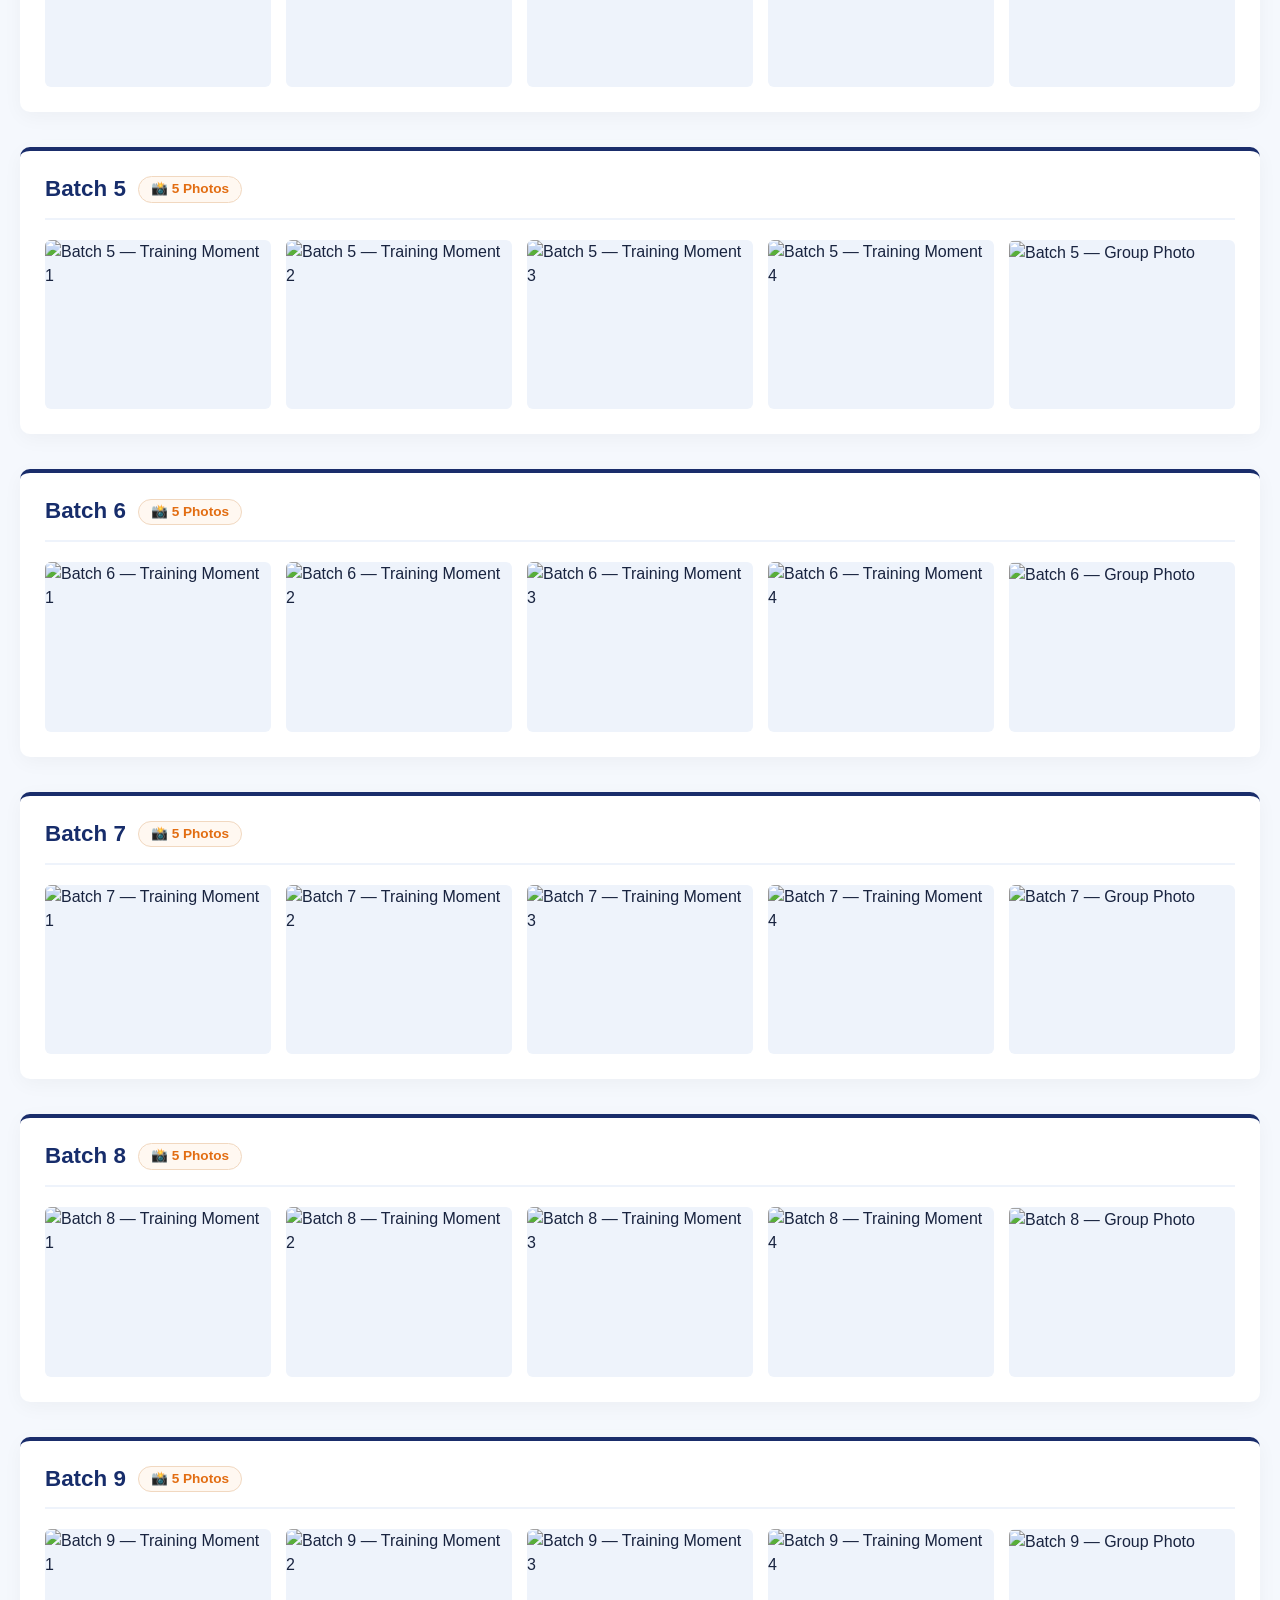
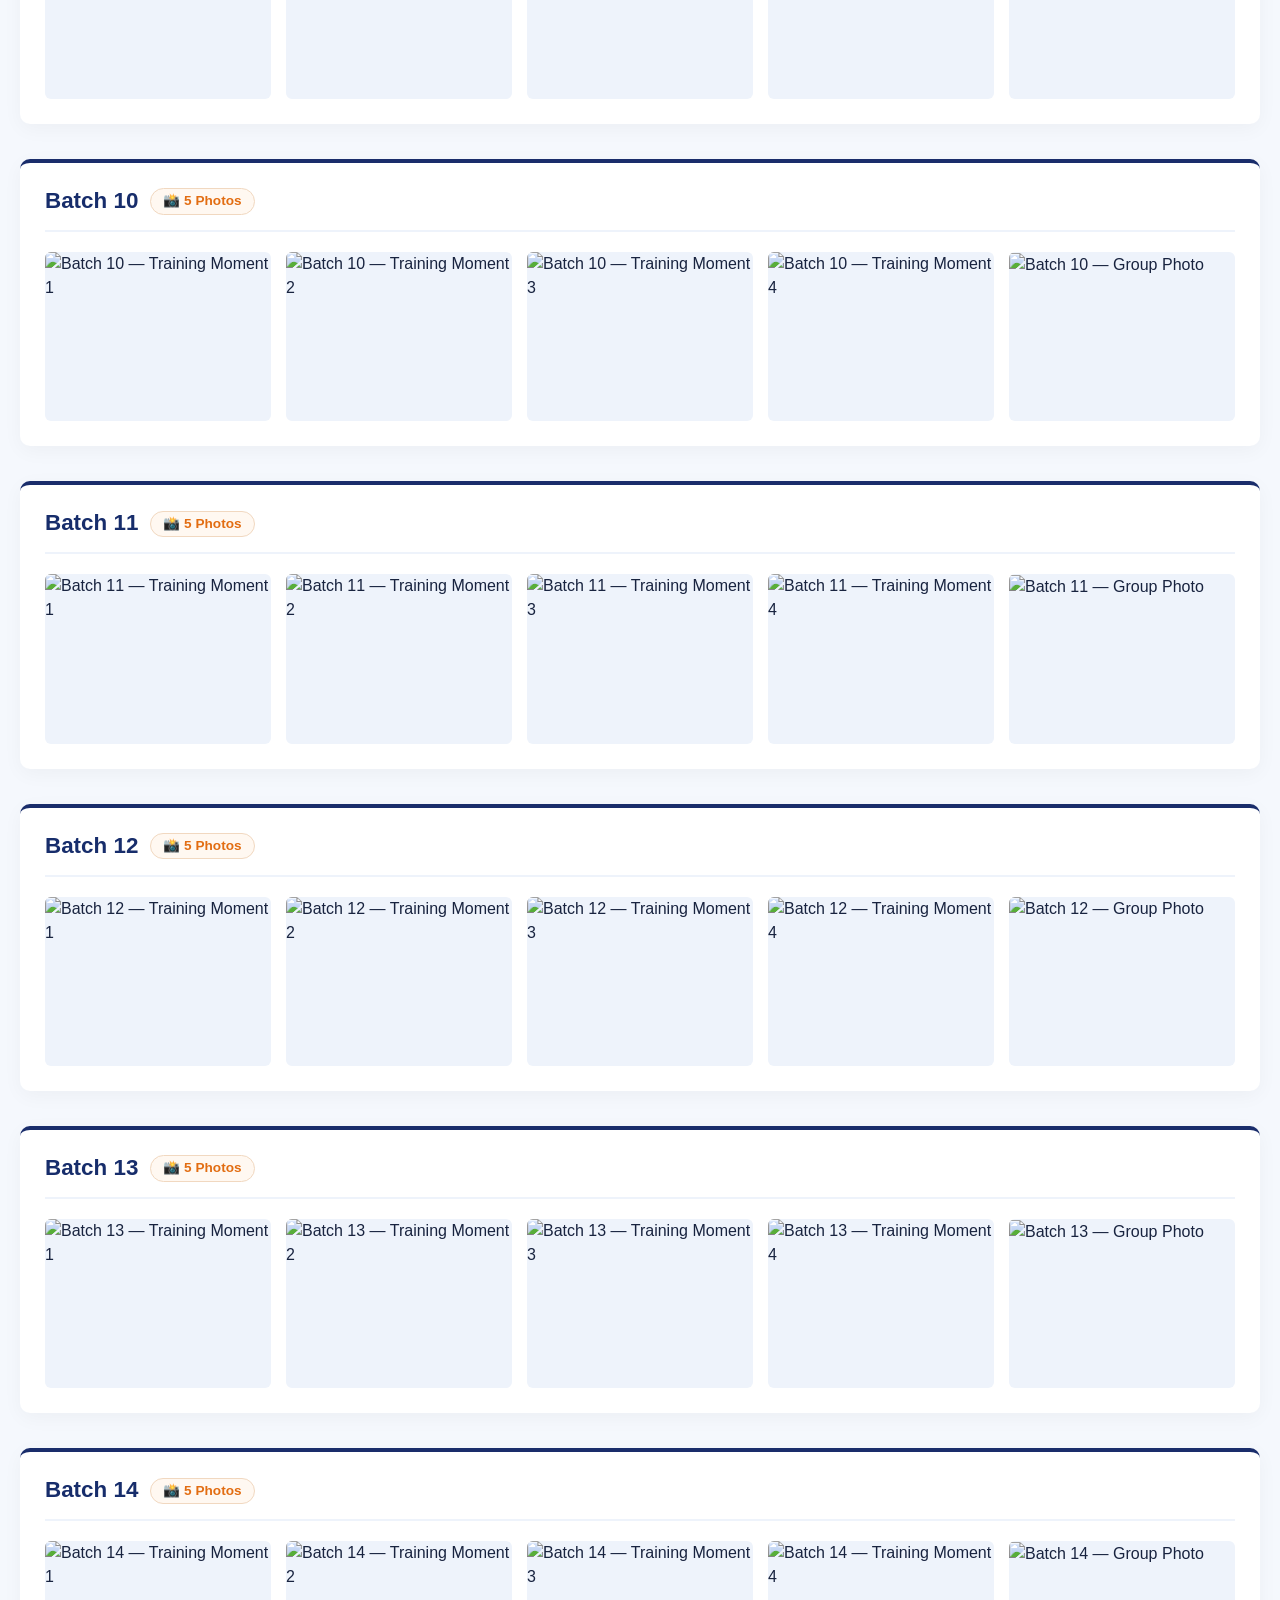
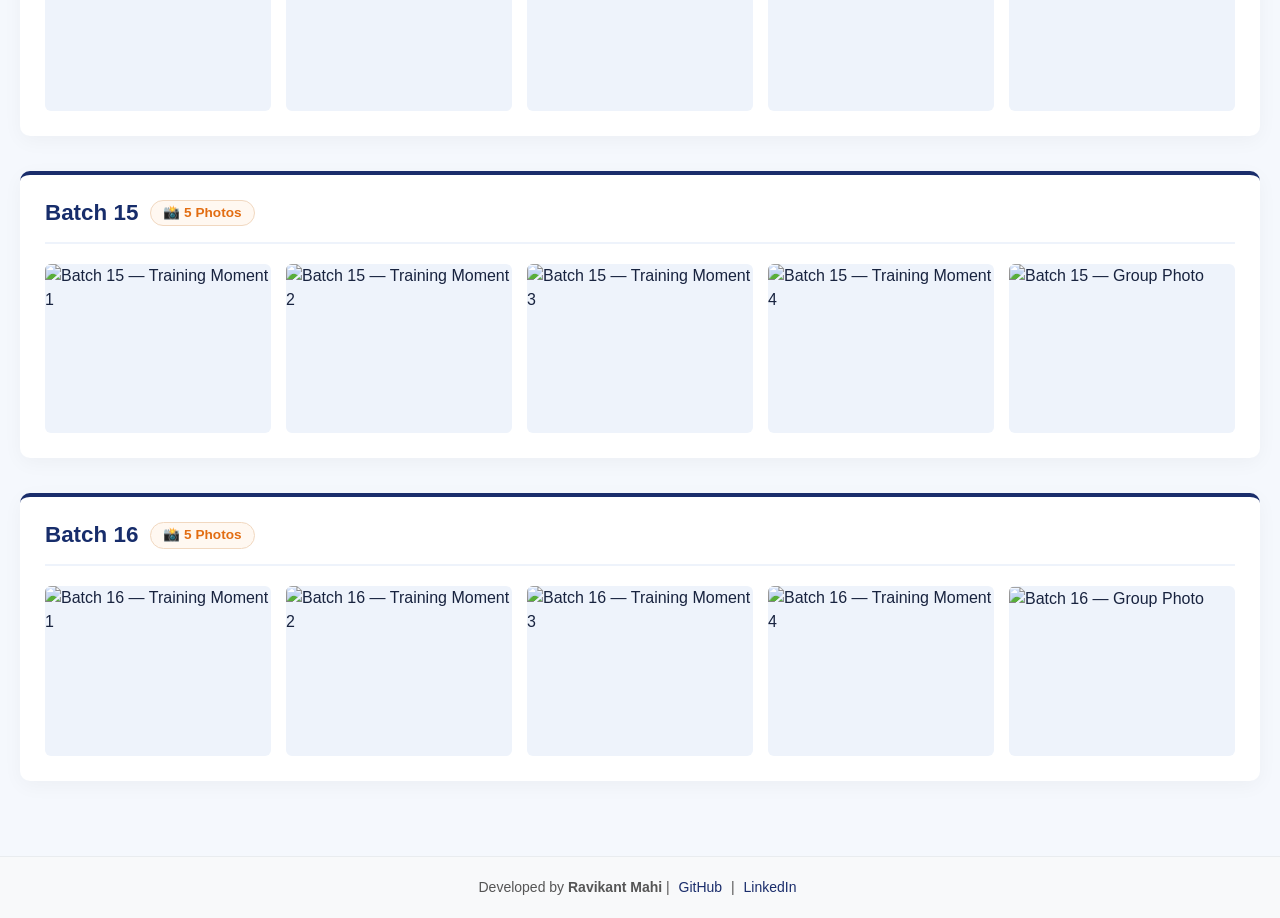
==== commit 62cd4e2c: "Add punajab map and other chnages" ====
--- a/gallery.html
+++ b/gallery.html
@@ -340,7 +340,72 @@
     .modal-header { border-bottom: none; padding-bottom: 0; }
     .modal-title { color: #fff; font-weight: 600; text-shadow: 0 2px 4px rgba(0,0,0,0.5); }
     .btn-close-white { filter: invert(1); opacity: 1; }
-    .lightbox-img { width: 100%; border-radius: 8px; box-shadow: 0 10px 30px rgba(0,0,0,0.5); }
+    .lightbox-img {
+      width: 100%;
+      border-radius: 8px;
+      box-shadow: 0 10px 30px rgba(0,0,0,0.5);
+      transition: opacity 0.2s ease;
+    }
+
+    /* PREV / NEXT — fixed to modal sides, independent of image size */
+    .lb-img-wrap {
+      position: relative;
+      display: block;
+      width: 100%;
+    }
+    /* Make modal-dialog the positioning parent */
+    #imageModal .modal-dialog {
+      position: relative;
+    }
+    .lb-nav-btn {
+      position: fixed;
+      top: 50vh;
+      transform: translateY(-50%);
+      z-index: 1100;
+      background: rgba(10,18,42,0.82);
+      color: #fff;
+      border: 2px solid rgba(255,255,255,0.35);
+      border-radius: 50%;
+      width: 52px;
+      height: 52px;
+      font-size: 24px;
+      display: flex;
+      align-items: center;
+      justify-content: center;
+      cursor: pointer;
+      transition: background 0.2s ease, border-color 0.2s ease, box-shadow 0.2s ease;
+      backdrop-filter: blur(8px);
+      box-shadow: 0 4px 18px rgba(0,0,0,0.55);
+      padding: 0;
+      line-height: 1;
+    }
+    .lb-nav-btn.lb-prev { left: 16px; }
+    .lb-nav-btn.lb-next { right: 16px; }
+    .lb-nav-btn:hover:not(:disabled) {
+      background: #f47920;
+      border-color: #f47920;
+      box-shadow: 0 6px 22px rgba(244,121,32,0.55);
+    }
+    .lb-nav-btn:disabled {
+      opacity: 0.2;
+      cursor: not-allowed;
+    }
+    .lb-counter {
+      display: inline-block;
+      margin-top: 10px;
+      background: rgba(0,0,0,0.5);
+      color: rgba(255,255,255,0.85);
+      font-size: 12px;
+      font-weight: 700;
+      padding: 4px 16px;
+      border-radius: 20px;
+      letter-spacing: 0.8px;
+    }
+    @media (max-width: 576px) {
+      .lb-nav-btn { width: 40px; height: 40px; font-size: 18px; }
+      .lb-nav-btn.lb-prev { left: 6px; }
+      .lb-nav-btn.lb-next { right: 6px; }
+    }
 
     /* DOWNLOAD BUTTON on thumbnail */
     .img-download-btn {
@@ -366,16 +431,14 @@
       opacity: 1;
       transform: translateY(0);
     }
-    .img-download-btn:hover {
-      background: #f47920;
-    }
+    .img-download-btn:hover { background: #f47920; }
 
     /* LIGHTBOX DOWNLOAD BUTTON */
     .lightbox-download-btn {
       display: inline-flex;
       align-items: center;
       gap: 8px;
-      margin-top: 14px;
+      margin-top: 4px;
       background: #f47920;
       color: #fff;
       border: none;
@@ -559,7 +622,7 @@
   </main>
 
   <!-- ══════════════════════════════════════════
-       LIGHTBOX MODAL 
+       LIGHTBOX MODAL
   ══════════════════════════════════════════ -->
   <div class="modal fade" id="imageModal" tabindex="-1" aria-hidden="true">
     <div class="modal-dialog modal-dialog-centered modal-xl">
@@ -568,11 +631,23 @@
           <h5 class="modal-title" id="lightboxTitle">Image Preview</h5>
           <button type="button" class="btn-close btn-close-white" data-bs-dismiss="modal" aria-label="Close"></button>
         </div>
-        <div class="modal-body text-center mt-2">
-          <img src="" id="lightboxImg" class="lightbox-img" alt="Enlarged Image">
+        <div class="modal-body text-center mt-2" style="padding: 12px 20px;">
+
+          <!-- Image + side nav buttons -->
+          <div class="lb-img-wrap">
+            <button class="lb-nav-btn lb-prev" id="lbPrevBtn" onclick="lbNavigate(-1)" title="Previous">&#8592;</button>
+            <img src="" id="lightboxImg" class="lightbox-img" alt="Enlarged Image">
+            <button class="lb-nav-btn lb-next" id="lbNextBtn" onclick="lbNavigate(1)" title="Next">&#8594;</button>
+          </div>
+
+          <!-- Counter + Download -->
           <div>
-            <button class="lightbox-download-btn" id="lightboxDownloadBtn" onclick="downloadImage(document.getElementById('lightboxImg').src, document.getElementById('lightboxTitle').textContent)">
-              ⬇ Download Photo
+            <span class="lb-counter" id="lbCounter">1 / 1</span>
+          </div>
+          <div style="margin-top:10px;">
+            <button class="lightbox-download-btn" id="lightboxDownloadBtn"
+              onclick="downloadImage(document.getElementById('lightboxImg').src, document.getElementById('lightboxTitle').textContent)">
+              &#11015; Download Photo
             </button>
           </div>
         </div>
@@ -793,11 +868,58 @@
       });
     };
 
-    // 4. Lightbox Function
+    // 4. Lightbox — with Prev/Next navigation
+    let _lbImages  = [];   // flat list of { src, caption } currently visible
+    let _lbIndex   = 0;    // current position
+
+    function buildImageList() {
+      // Collect all img-wrapper images that are currently visible
+      _lbImages = [];
+      document.querySelectorAll('.batch-section').forEach(section => {
+        if (section.style.display === 'none') return;
+        section.querySelectorAll('.img-wrapper img').forEach(img => {
+          _lbImages.push({
+            src:     img.getAttribute('src'),
+            caption: img.getAttribute('alt') || ''
+          });
+        });
+      });
+    }
+
+    function lbShow(index) {
+      if (!_lbImages.length) return;
+      _lbIndex = Math.max(0, Math.min(index, _lbImages.length - 1));
+      const item = _lbImages[_lbIndex];
+      const imgEl   = document.getElementById('lightboxImg');
+      imgEl.style.opacity = '0';
+      setTimeout(() => {
+        imgEl.src = item.src;
+        imgEl.onload = () => { imgEl.style.opacity = '1'; };
+        // fallback if already cached
+        if (imgEl.complete) imgEl.style.opacity = '1';
+      }, 150);
+      document.getElementById('lightboxTitle').textContent = item.caption;
+      document.getElementById('lbCounter').textContent = `${_lbIndex + 1} / ${_lbImages.length}`;
+      document.getElementById('lbPrevBtn').disabled = _lbIndex === 0;
+      document.getElementById('lbNextBtn').disabled = _lbIndex === _lbImages.length - 1;
+    }
+
+    window.lbNavigate = function(dir) {
+      lbShow(_lbIndex + dir);
+    };
+
     window.openLightbox = function(src, title) {
-      document.getElementById('lightboxImg').src = src;
-      document.getElementById('lightboxTitle').textContent = title;
+      buildImageList();
+      // Find this image in the flat list
+      const idx = _lbImages.findIndex(i => i.src === src);
+      lbShow(idx >= 0 ? idx : 0);
     };
+
+    // Keyboard arrow navigation
+    document.getElementById('imageModal').addEventListener('keydown', function(e) {
+      if (e.key === 'ArrowLeft')  lbNavigate(-1);
+      if (e.key === 'ArrowRight') lbNavigate(1);
+    });
 
     // 5. Download helper — fetch+blob forces Save As instead of opening in browser
     window.downloadImage = async function(src, filename) {
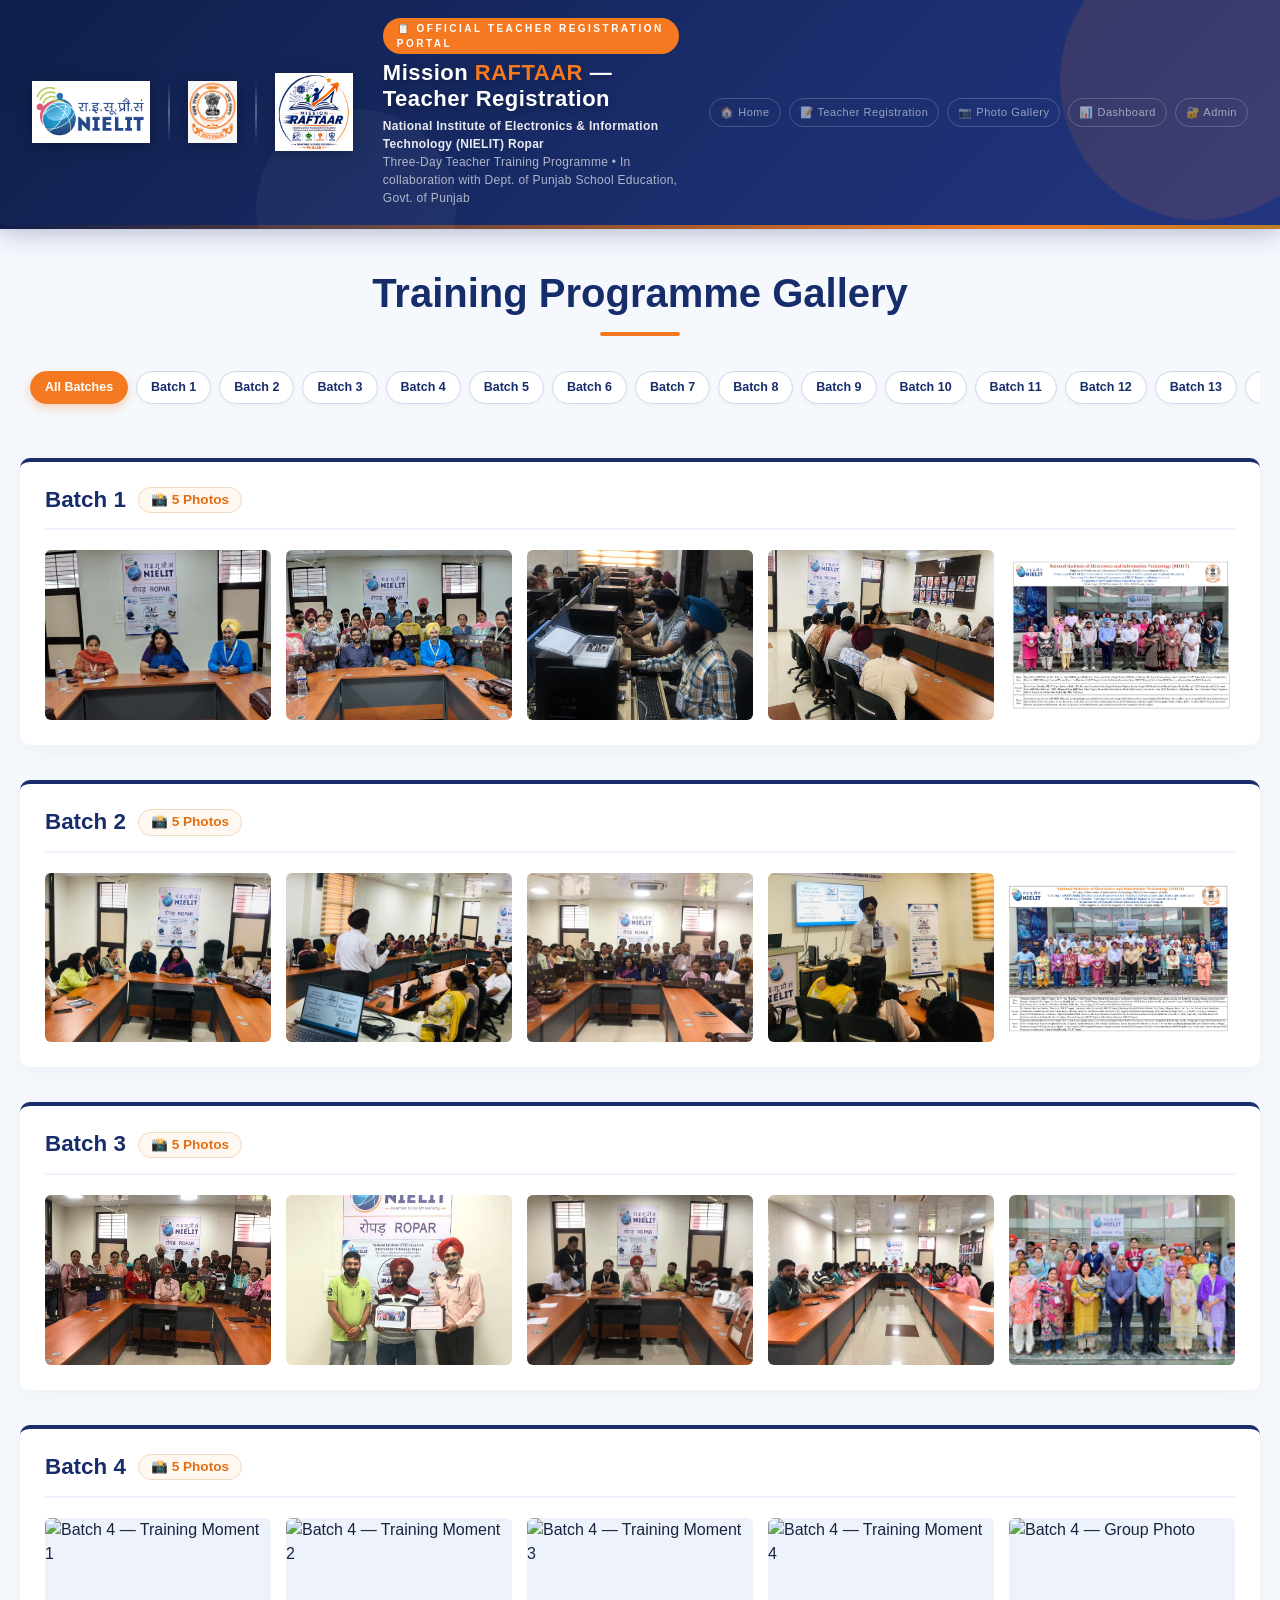
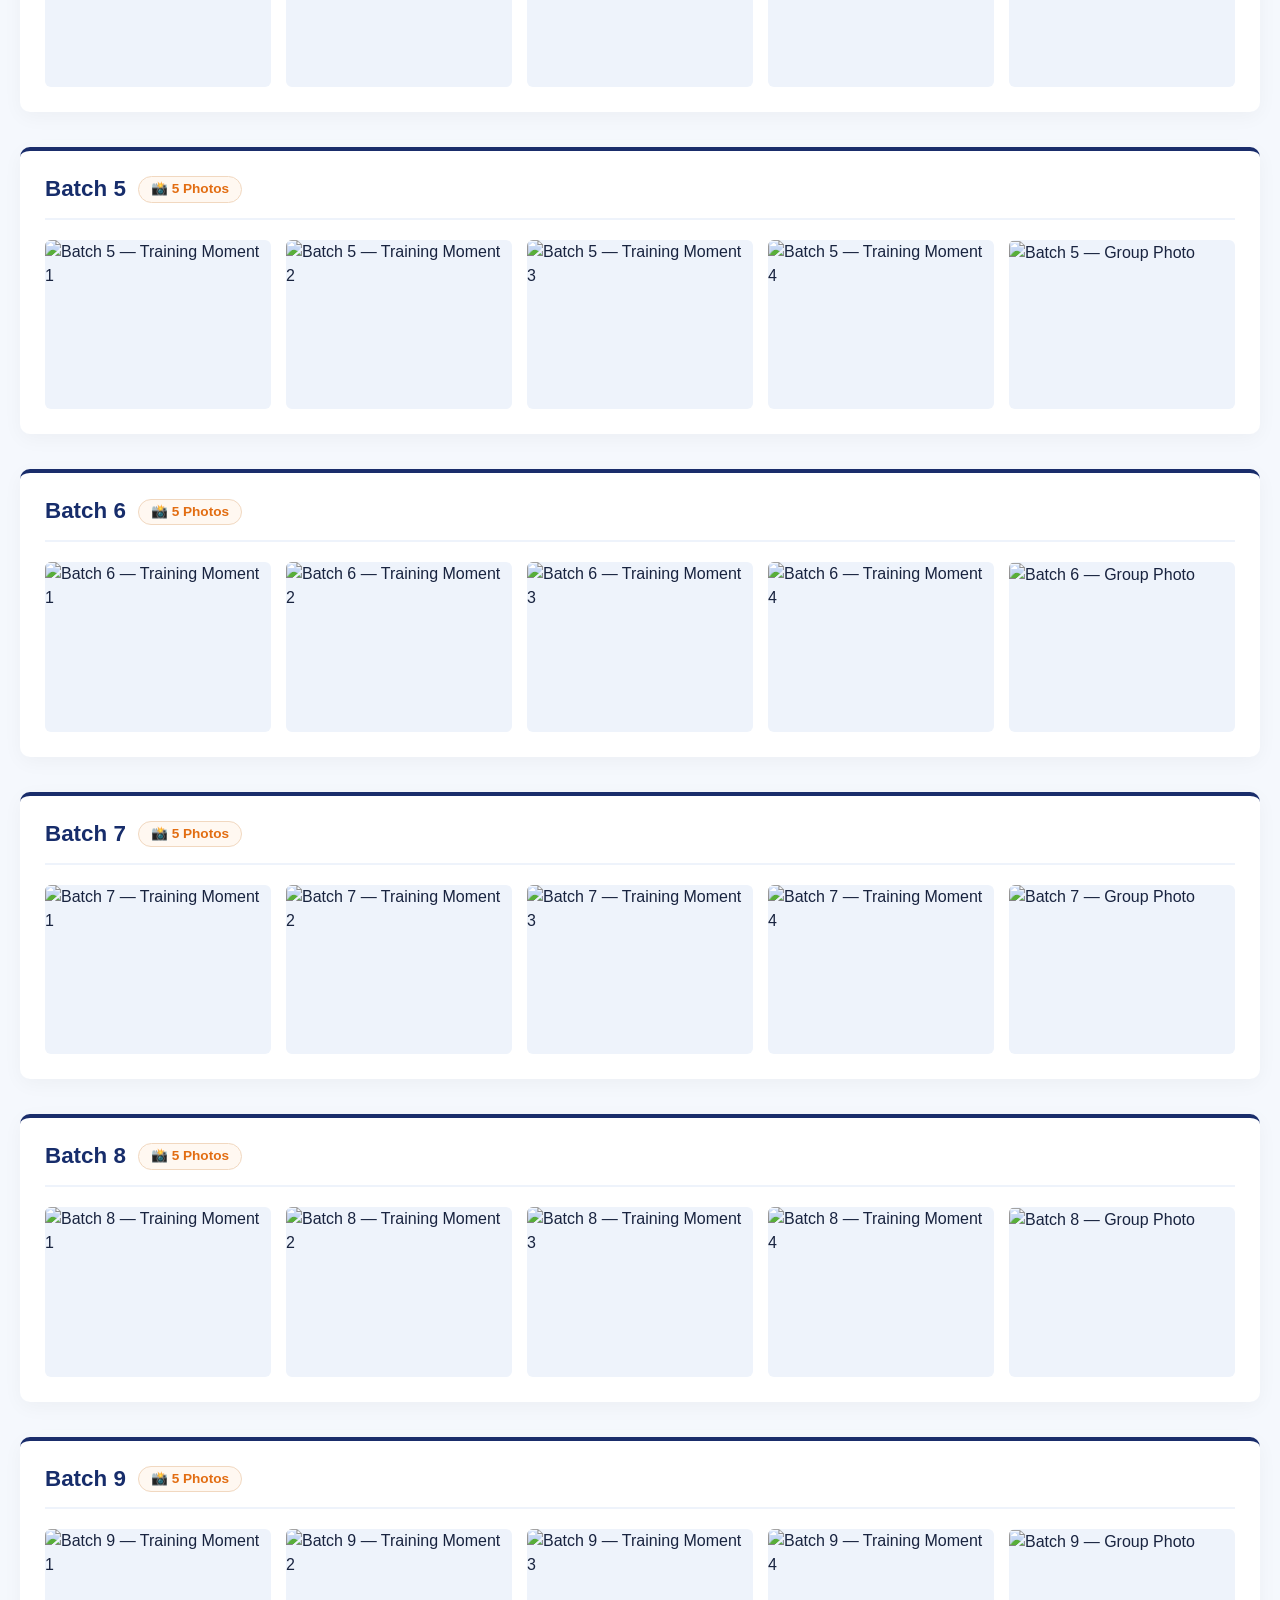
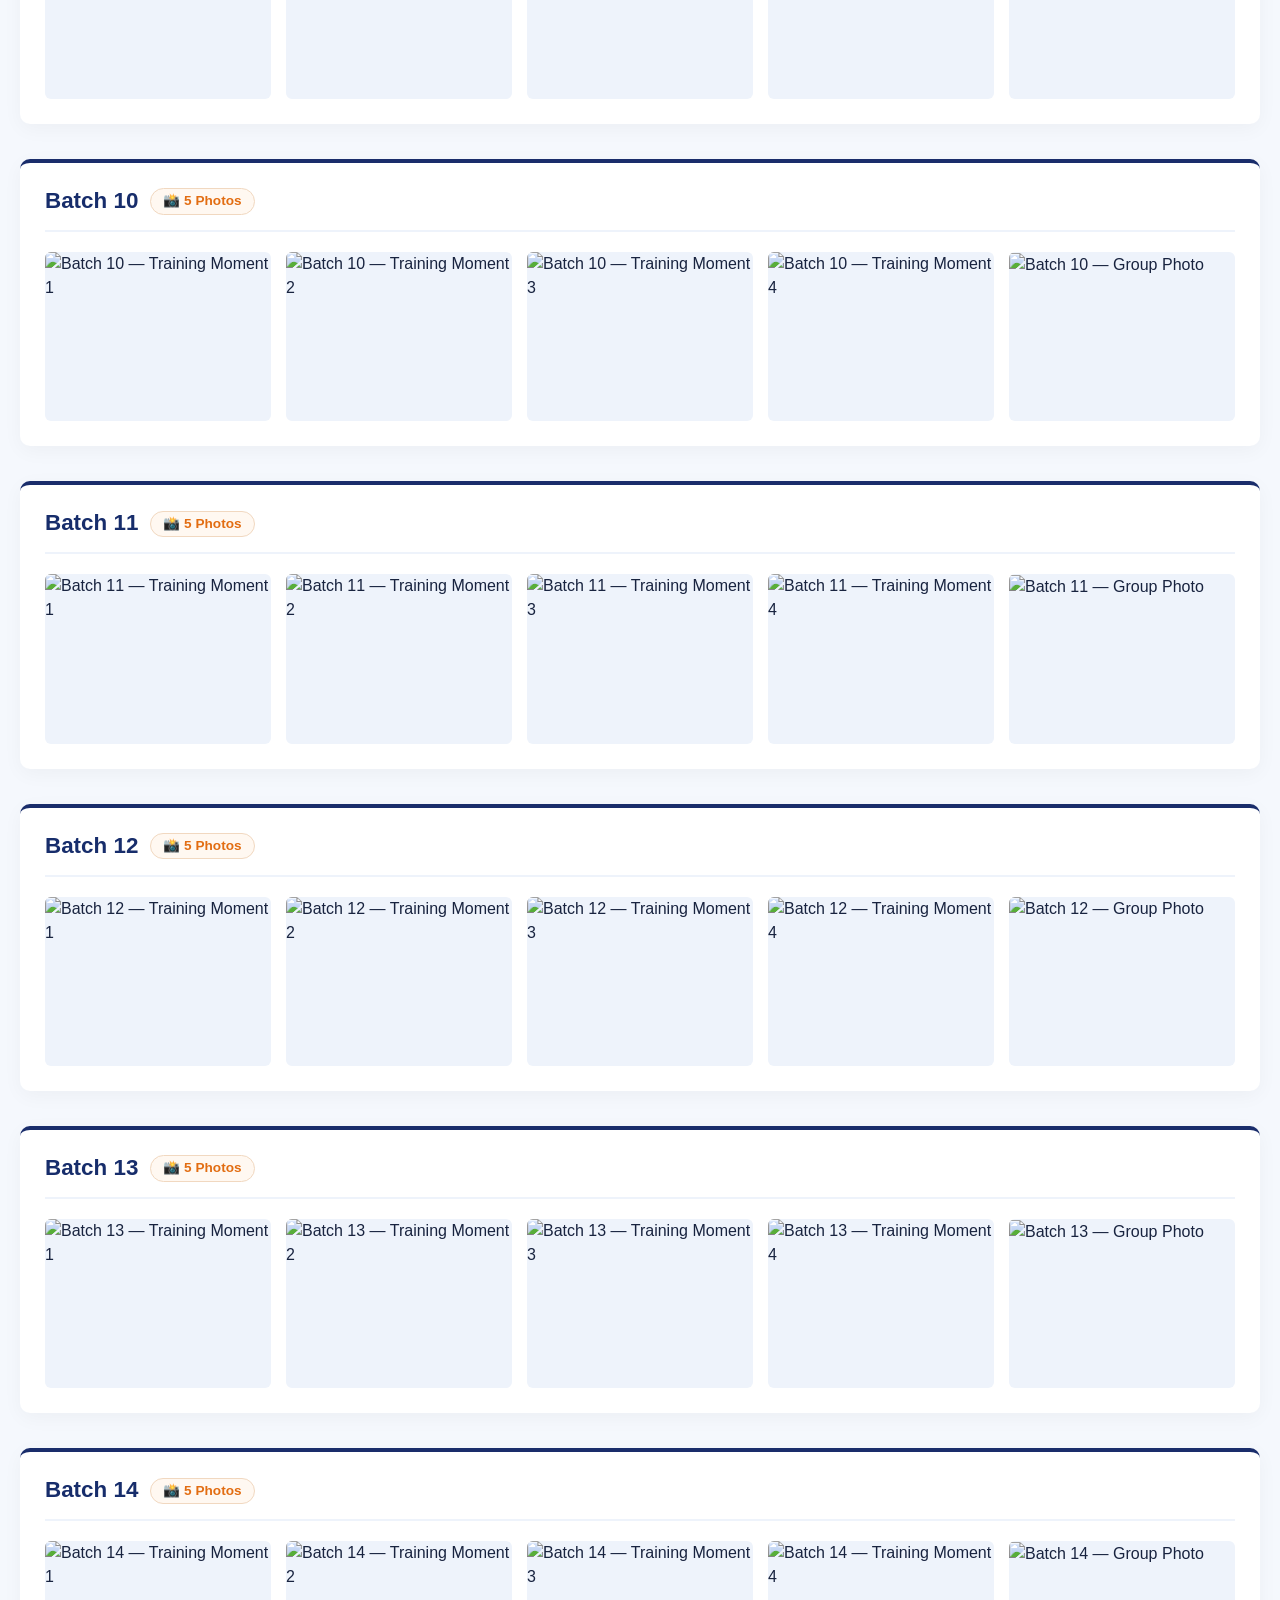
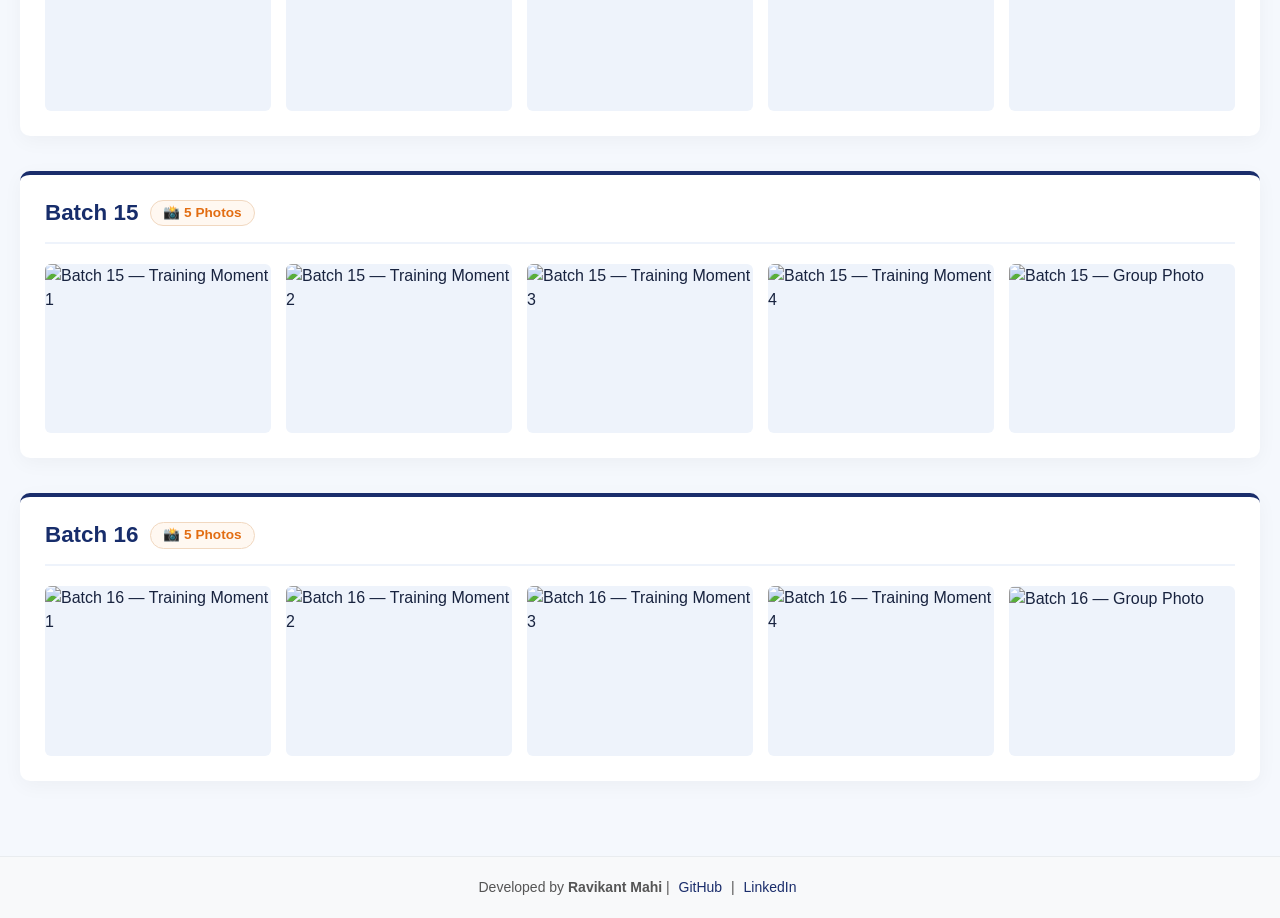
==== commit 56ff8b56: "Update Raftaar Portal Batch-3 Img" ====
--- a/gallery.html
+++ b/gallery.html
@@ -689,7 +689,7 @@
           { src: "All-IMG/Batch-3/Batch-32.jpeg",           caption: "Batch 3 — Training Moment 2" },
           { src: "All-IMG/Batch-3/Batch-33.jpeg",           caption: "Batch 3 — Training Moment 3" },
           { src: "All-IMG/Batch-3/Batch-34.jpeg",           caption: "Batch 3 — Training Moment 4" },
-          { src: "All-IMG/Batch-3/Batch-3GroupPhoto.webp",  caption: "Batch 3 — Group Photo"       },
+          { src: "All-IMG/Batch-3/Batch-3GroupPhoto.jpeg",  caption: "Batch 3 — Group Photo"       },
         ],
         4: [
           { src: "All-IMG/Batch-4/Batch-41.jpeg",           caption: "Batch 4 — Training Moment 1" },
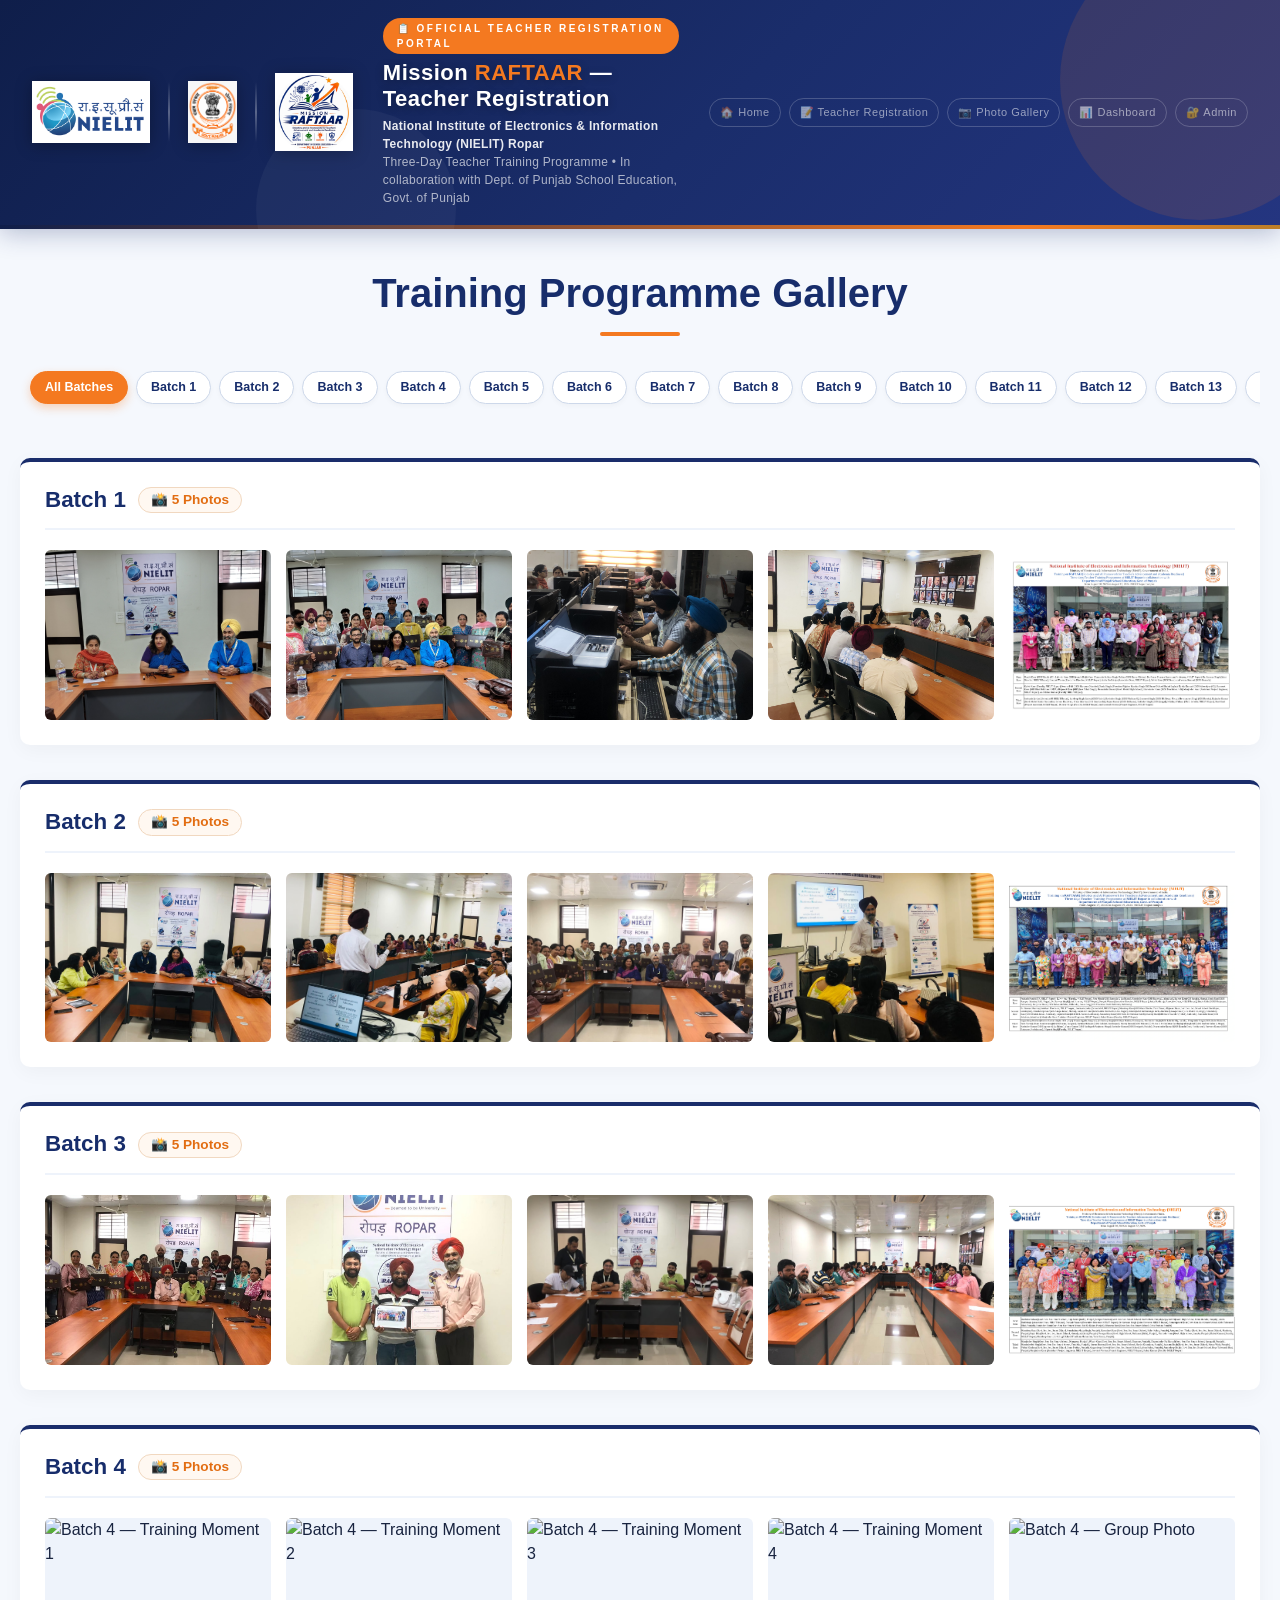
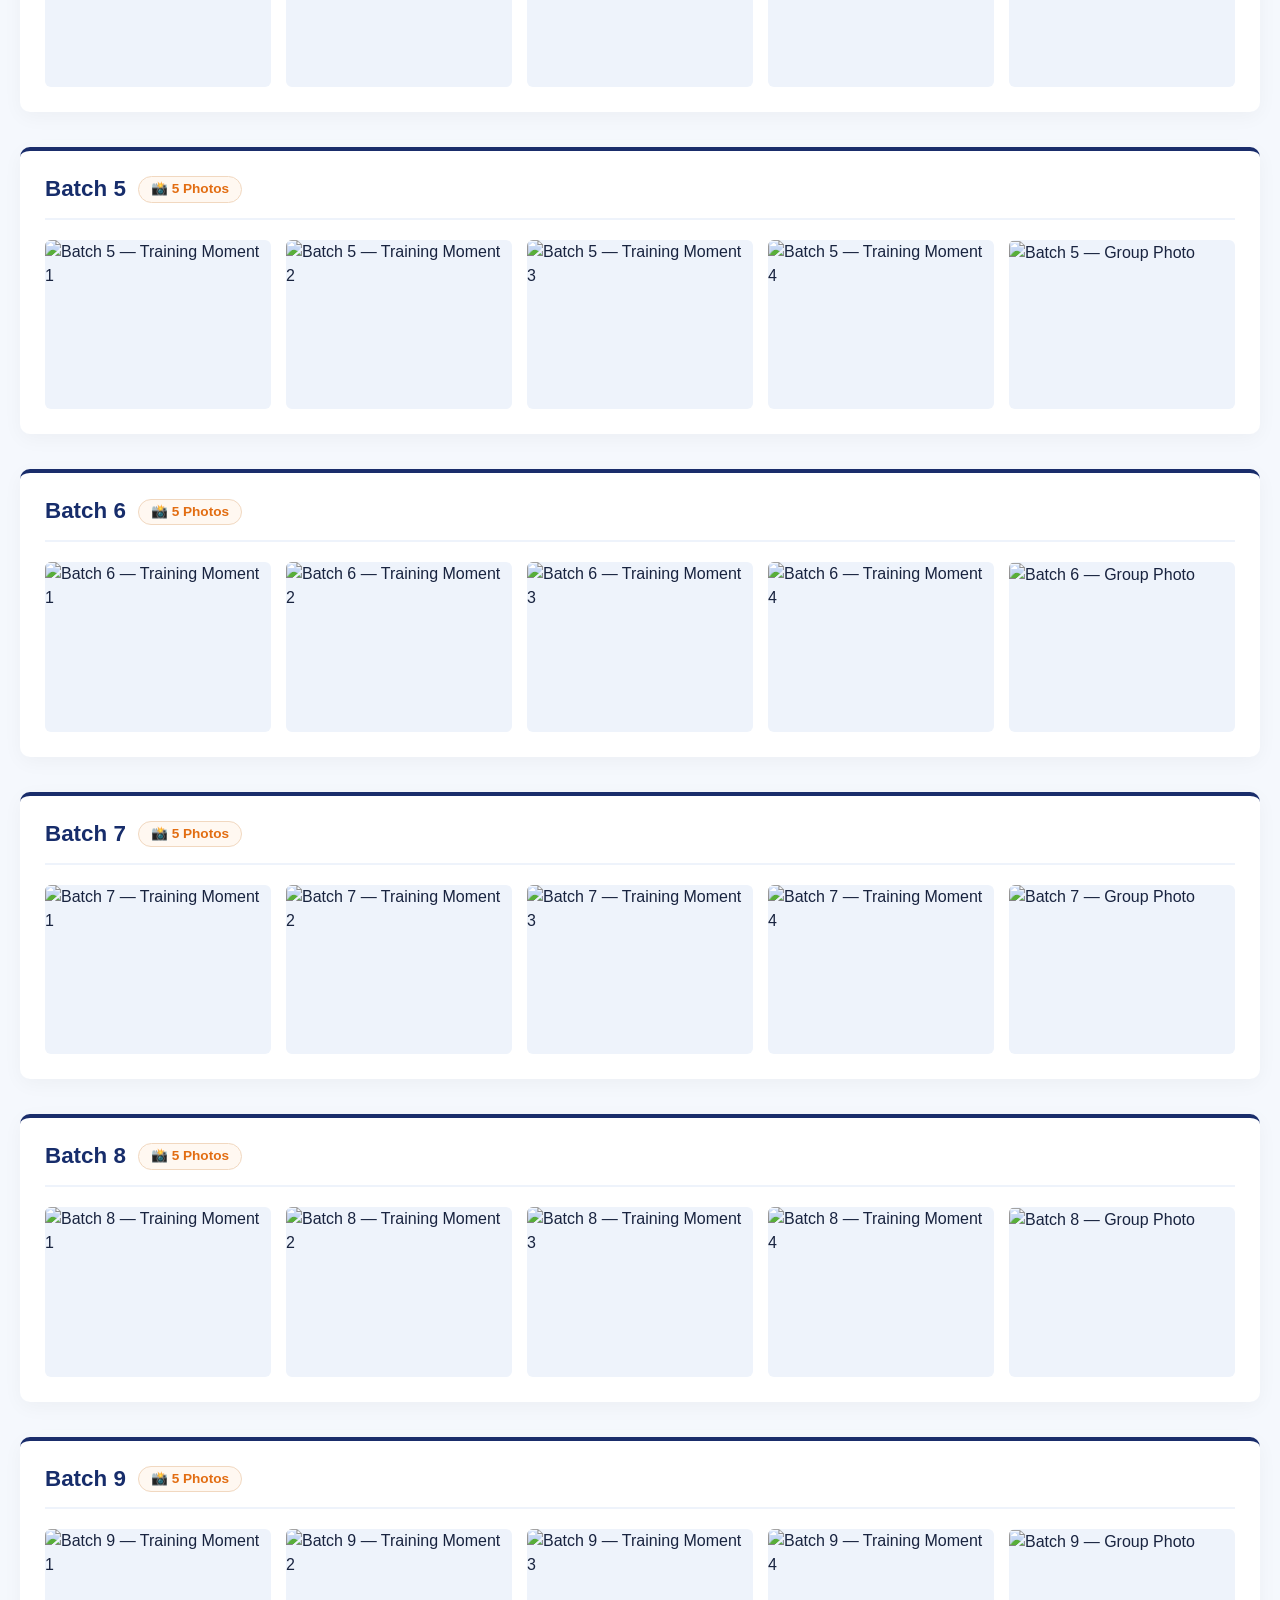
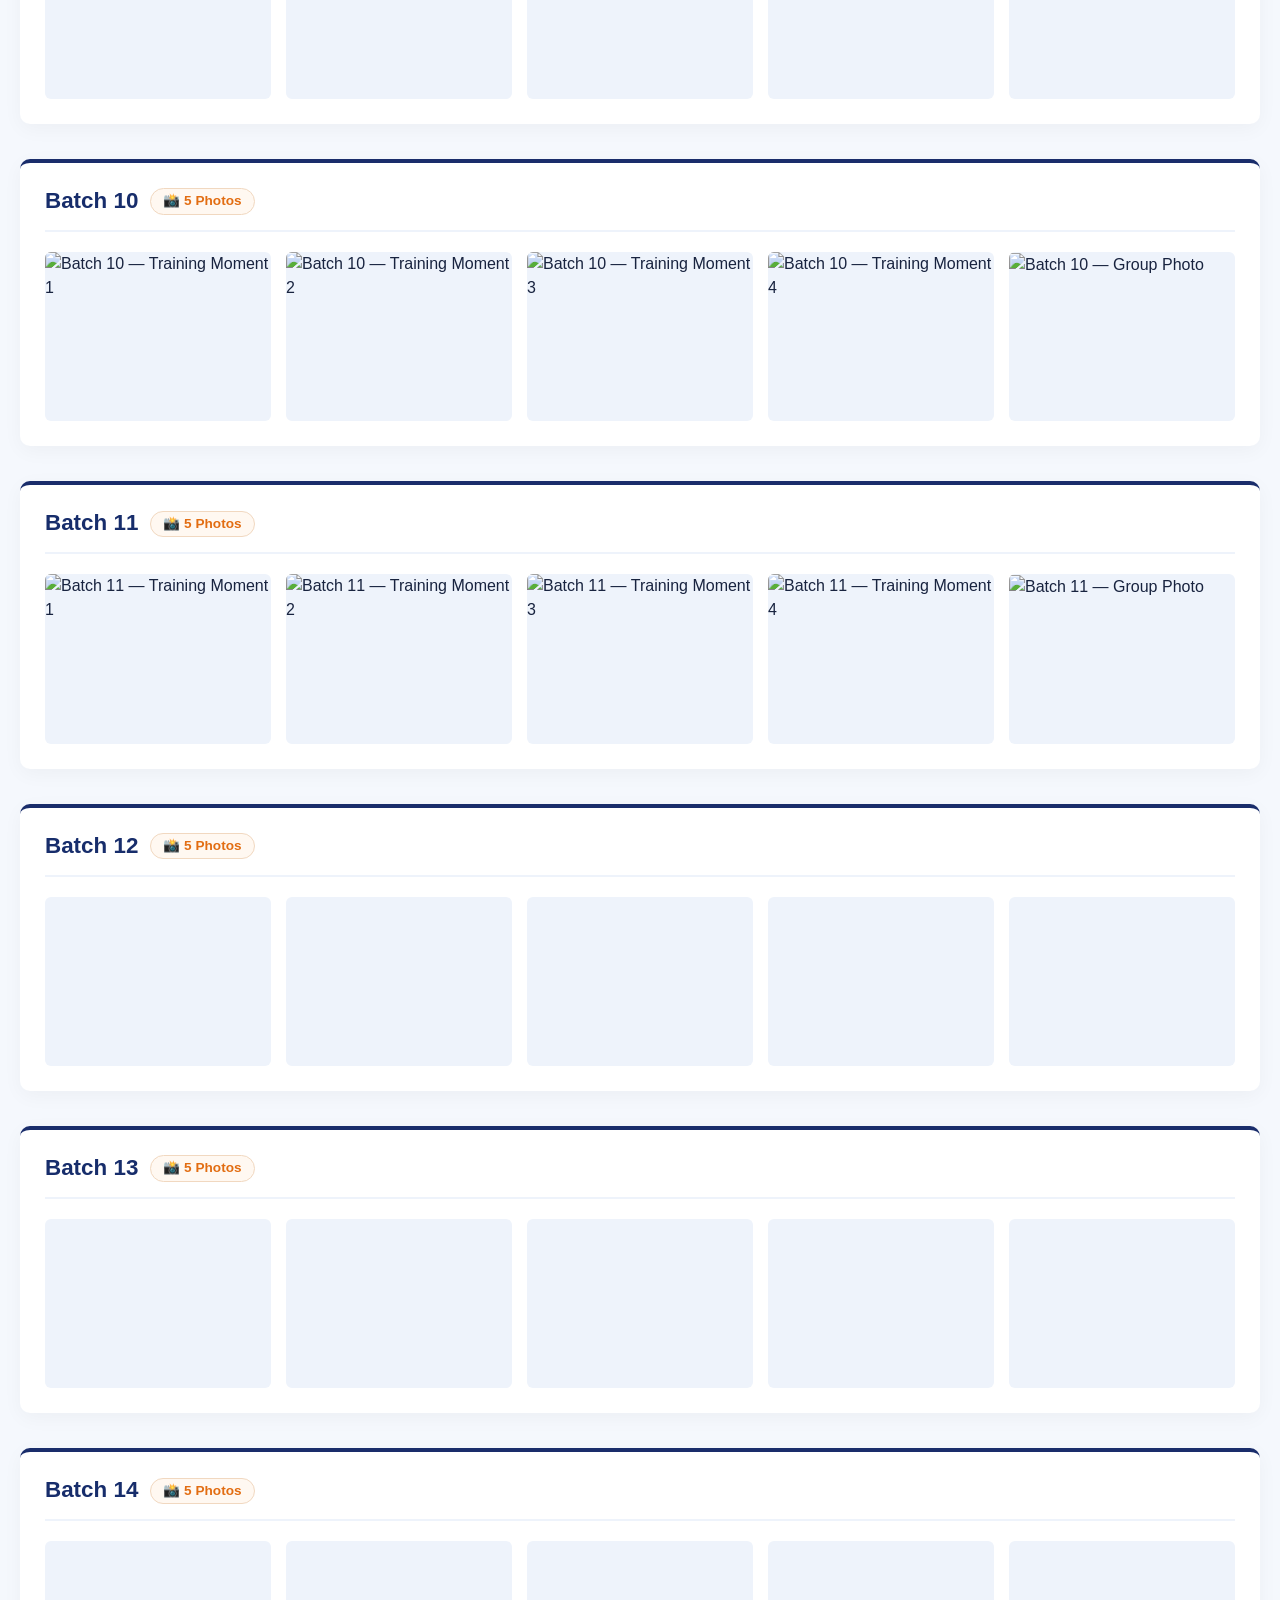
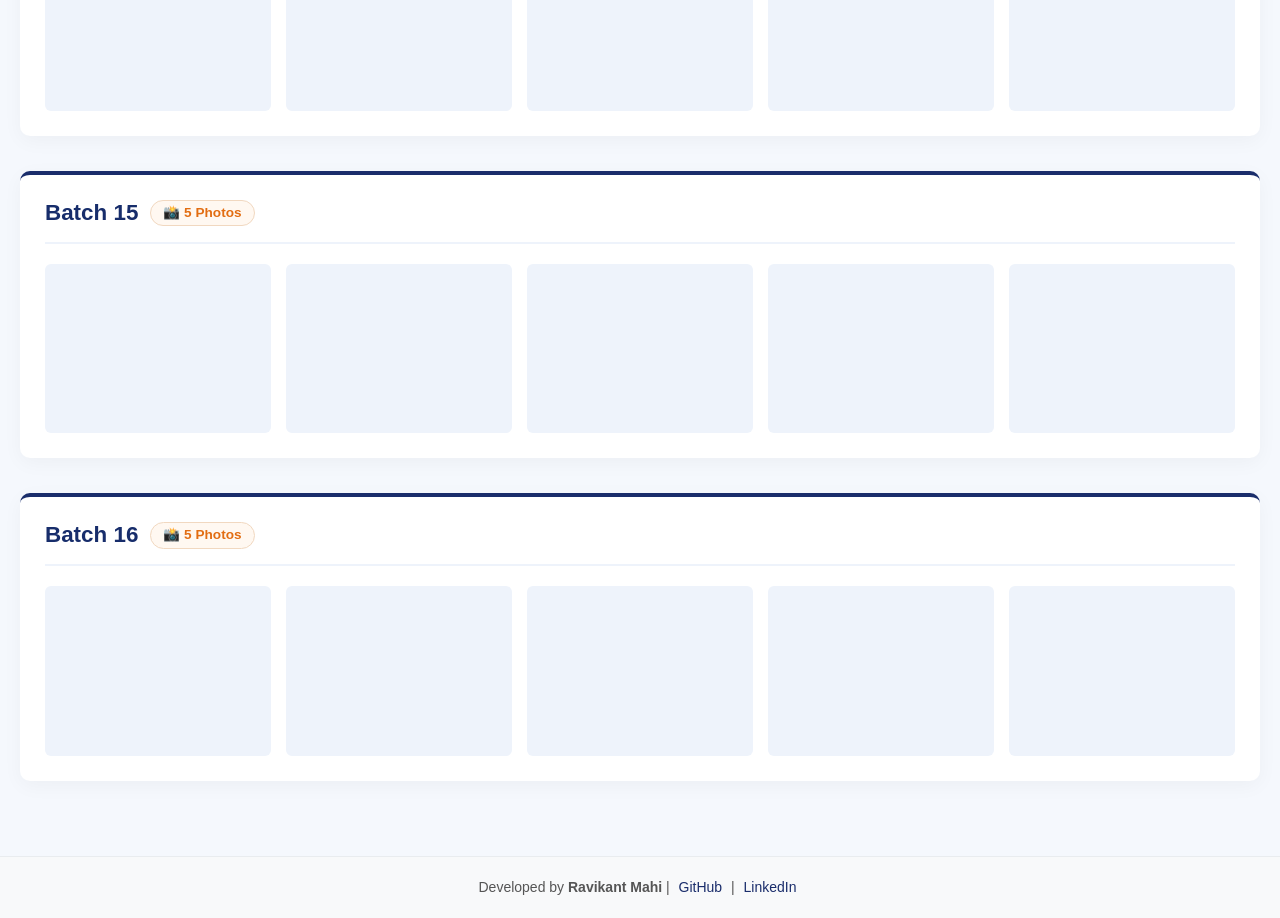
==== commit 39a5d682: "Update Raftaar Portal Batch-3 Img" ====
--- a/gallery.html
+++ b/gallery.html
@@ -5,10 +5,10 @@
   <meta charset="UTF-8">
   <meta name="viewport" content="width=device-width, initial-scale=1.0">
   <title>Mission RAFTAAR — Training Gallery | NIELIT Ropar</title>
-  
+
   <!-- Bootstrap 5 CSS -->
   <link href="https://cdn.jsdelivr.net/npm/bootstrap@5.3.0/dist/css/bootstrap.min.css" rel="stylesheet">
-  
+
   <style>
     /* ══════════════════════════════════════════
        THEME STYLES (Matching your portal)
@@ -25,30 +25,45 @@
       padding: 0;
       position: relative;
       overflow: hidden;
-      box-shadow: 0 4px 24px rgba(26,45,107,0.3);
-    }
+      box-shadow: 0 4px 24px rgba(26, 45, 107, 0.3);
+    }
+
     .portal-header::before {
       content: '';
       position: absolute;
-      top: -60px; right: -60px;
-      width: 280px; height: 280px;
+      top: -60px;
+      right: -60px;
+      width: 280px;
+      height: 280px;
       border-radius: 50%;
-      background: rgba(244,121,32,0.12);
+      background: rgba(244, 121, 32, 0.12);
       animation: float 6s ease-in-out infinite;
     }
+
     .portal-header::after {
       content: '';
       position: absolute;
-      bottom: -80px; left: 20%;
-      width: 200px; height: 200px;
+      bottom: -80px;
+      left: 20%;
+      width: 200px;
+      height: 200px;
       border-radius: 50%;
-      background: rgba(255,255,255,0.04);
+      background: rgba(255, 255, 255, 0.04);
       animation: float 8s ease-in-out infinite reverse;
     }
+
     @keyframes float {
-      0%, 100% { transform: translateY(0px); }
-      50% { transform: translateY(-18px); }
-    }
+
+      0%,
+      100% {
+        transform: translateY(0px);
+      }
+
+      50% {
+        transform: translateY(-18px);
+      }
+    }
+
     .header-inner {
       display: flex;
       align-items: center;
@@ -58,27 +73,57 @@
       z-index: 2;
       gap: 20px;
     }
-    .header-logos { display: flex; align-items: center; gap: 18px; flex-shrink: 0; }
+
+    .header-logos {
+      display: flex;
+      align-items: center;
+      gap: 18px;
+      flex-shrink: 0;
+    }
+
     .header-logos img.nielit-logo {
       height: 62px;
       object-fit: contain;
-      filter: drop-shadow(0 2px 8px rgba(0,0,0,0.3));
+      filter: drop-shadow(0 2px 8px rgba(0, 0, 0, 0.3));
       transition: transform 0.3s ease;
     }
+
     .header-logos img.raftaar-logo {
       height: 78px;
       object-fit: contain;
-      filter: drop-shadow(0 2px 8px rgba(0,0,0,0.25));
+      filter: drop-shadow(0 2px 8px rgba(0, 0, 0, 0.25));
       transition: transform 0.3s ease;
       animation: subtle-spin 20s linear infinite;
     }
+
     @keyframes subtle-spin {
-      0%, 100% { transform: rotate(-1deg) scale(1); }
-      50% { transform: rotate(1deg) scale(1.03); }
-    }
-    .header-logos img:hover { transform: scale(1.07) !important; }
-    .header-divider { width: 2px; height: 60px; background: linear-gradient(to bottom, transparent, rgba(255, 255, 255, 0.3), transparent); }
-    .header-text { flex: 1; text-align: left; padding: 0 10px; }
+
+      0%,
+      100% {
+        transform: rotate(-1deg) scale(1);
+      }
+
+      50% {
+        transform: rotate(1deg) scale(1.03);
+      }
+    }
+
+    .header-logos img:hover {
+      transform: scale(1.07) !important;
+    }
+
+    .header-divider {
+      width: 2px;
+      height: 60px;
+      background: linear-gradient(to bottom, transparent, rgba(255, 255, 255, 0.3), transparent);
+    }
+
+    .header-text {
+      flex: 1;
+      text-align: left;
+      padding: 0 10px;
+    }
+
     .header-badge {
       display: inline-block;
       background: #f47920;
@@ -92,23 +137,56 @@
       margin-bottom: 6px;
       animation: pulse-badge 3s ease-in-out infinite;
     }
+
     @keyframes pulse-badge {
-      0%, 100% { box-shadow: 0 0 0 0 rgba(244,121,32,0.4); }
-      50% { box-shadow: 0 0 0 6px rgba(244,121,32,0); }
-    }
-    .header-title { font-size: 22px; font-weight: 800; color: #fff; letter-spacing: 0.5px; line-height: 1.2; text-shadow: 0 2px 8px rgba(0,0,0,0.3); }
-    .header-title span { color: #f47920; }
-    .header-sub { font-size: 12px; color: rgba(255, 255, 255, 0.65); margin-top: 4px; letter-spacing: 0.3px; }
+
+      0%,
+      100% {
+        box-shadow: 0 0 0 0 rgba(244, 121, 32, 0.4);
+      }
+
+      50% {
+        box-shadow: 0 0 0 6px rgba(244, 121, 32, 0);
+      }
+    }
+
+    .header-title {
+      font-size: 22px;
+      font-weight: 800;
+      color: #fff;
+      letter-spacing: 0.5px;
+      line-height: 1.2;
+      text-shadow: 0 2px 8px rgba(0, 0, 0, 0.3);
+    }
+
+    .header-title span {
+      color: #f47920;
+    }
+
+    .header-sub {
+      font-size: 12px;
+      color: rgba(255, 255, 255, 0.65);
+      margin-top: 4px;
+      letter-spacing: 0.3px;
+    }
+
     .header-stripe {
       height: 4px;
       background: linear-gradient(90deg, #0f1e4a 0%, #f47920 40%, #2d8c3e 75%, #f47920 100%);
       background-size: 200% 100%;
       animation: stripe-move 4s linear infinite;
     }
+
     @keyframes stripe-move {
-      0% { background-position: 0% 0%; }
-      100% { background-position: 200% 0%; }
-    }
+      0% {
+        background-position: 0% 0%;
+      }
+
+      100% {
+        background-position: 200% 0%;
+      }
+    }
+
     .header-admin-link {
       flex-shrink: 0;
       display: flex;
@@ -117,27 +195,31 @@
       flex-wrap: wrap;
       justify-content: flex-end;
     }
+
     .header-admin-link a {
-      color: rgba(255,255,255,0.55);
+      color: rgba(255, 255, 255, 0.55);
       font-size: 11px;
       text-decoration: none;
       letter-spacing: 0.5px;
       padding: 5px 10px;
-      border: 1px solid rgba(255,255,255,0.2);
+      border: 1px solid rgba(255, 255, 255, 0.2);
       border-radius: 20px;
       transition: all 0.2s;
     }
+
     .header-admin-link a:hover {
       color: #fff;
-      border-color: rgba(255,255,255,0.5);
-      background: rgba(255,255,255,0.1);
-    }
+      border-color: rgba(255, 255, 255, 0.5);
+      background: rgba(255, 255, 255, 0.1);
+    }
+
     .nav-actions {
       display: flex;
       align-items: center;
       gap: 10px;
       flex-wrap: wrap;
     }
+
     .nav-btn {
       display: inline-flex;
       align-items: center;
@@ -150,23 +232,27 @@
       transition: all 0.25s ease;
       white-space: nowrap;
     }
+
     /* Home — ghost/outline style */
     .nav-btn-home {
       color: #fff;
-      border: 1.5px solid rgba(255,255,255,0.45);
-      background: rgba(255,255,255,0.08);
-    }
+      border: 1.5px solid rgba(255, 255, 255, 0.45);
+      background: rgba(255, 255, 255, 0.08);
+    }
+
     .nav-btn-home:hover {
-      background: rgba(255,255,255,0.2);
+      background: rgba(255, 255, 255, 0.2);
       border-color: #fff;
       color: #fff;
     }
+
     /* Registration — filled orange */
     .nav-btn-register {
       color: #fff;
       background: #f47920;
       border: 1.5px solid #f47920;
     }
+
     .nav-btn-register:hover {
       background: #d9640f;
       border-color: #d9640f;
@@ -176,23 +262,31 @@
     /* Dashboard — navy ghost style */
     .nav-btn-dashboard {
       color: #fff;
-      border: 1.5px solid rgba(255,255,255,0.45);
-      background: rgba(255,255,255,0.08);
-    }
+      border: 1.5px solid rgba(255, 255, 255, 0.45);
+      background: rgba(255, 255, 255, 0.08);
+    }
+
     .nav-btn-dashboard:hover {
       background: #1a2d6b;
       border-color: #fff;
       color: #fff;
     }
-    .gallery-container { padding: 40px 20px; max-width: 1400px; margin: 0 auto; }
-    
+
+    .gallery-container {
+      padding: 40px 20px;
+      max-width: 1400px;
+      margin: 0 auto;
+    }
+
     .page-title {
       text-align: center;
       color: #172d6b;
       font-weight: 800;
-      margin-bottom: 25px; /* Reduced to make room for buttons */
+      margin-bottom: 25px;
+      /* Reduced to make room for buttons */
       position: relative;
     }
+
     .page-title::after {
       content: '';
       display: block;
@@ -208,18 +302,31 @@
     ══════════════════════════════════════════ */
     .batch-filters {
       display: flex;
-      flex-wrap: nowrap;           /* ← single line, no wrapping */
-      overflow-x: auto;            /* ← scroll horizontally if needed */
+      flex-wrap: nowrap;
+      /* ← single line, no wrapping */
+      overflow-x: auto;
+      /* ← scroll horizontally if needed */
       gap: 8px;
       margin-bottom: 40px;
-      padding: 10px 10px 14px;     /* extra bottom padding for scrollbar */
+      padding: 10px 10px 14px;
+      /* extra bottom padding for scrollbar */
       /* hide scrollbar on modern browsers but keep it functional */
       scrollbar-width: thin;
       scrollbar-color: #cdd8ea transparent;
     }
-    .batch-filters::-webkit-scrollbar { height: 4px; }
-    .batch-filters::-webkit-scrollbar-track { background: transparent; }
-    .batch-filters::-webkit-scrollbar-thumb { background: #cdd8ea; border-radius: 4px; }
+
+    .batch-filters::-webkit-scrollbar {
+      height: 4px;
+    }
+
+    .batch-filters::-webkit-scrollbar-track {
+      background: transparent;
+    }
+
+    .batch-filters::-webkit-scrollbar-thumb {
+      background: #cdd8ea;
+      border-radius: 4px;
+    }
 
     .filter-btn {
       background: #fff;
@@ -231,14 +338,18 @@
       font-weight: 700;
       cursor: pointer;
       transition: all 0.2s ease;
-      box-shadow: 0 2px 5px rgba(0,0,0,0.03);
-      white-space: nowrap;         /* ← prevent text wrapping inside button */
-      flex-shrink: 0;              /* ← prevent buttons from squishing */
-    }
+      box-shadow: 0 2px 5px rgba(0, 0, 0, 0.03);
+      white-space: nowrap;
+      /* ← prevent text wrapping inside button */
+      flex-shrink: 0;
+      /* ← prevent buttons from squishing */
+    }
+
     .filter-btn:hover {
       background: #eef3fb;
       border-color: #1a2d6b;
     }
+
     .filter-btn.active {
       background: #f47920;
       color: #fff;
@@ -256,12 +367,25 @@
       border-top: 4px solid #1a2d6b;
       transition: transform 0.3s ease;
       /* Animation for filtering */
-      animation: fadeIn 0.4s ease; 
-    }
-    @keyframes fadeIn { from { opacity: 0; transform: translateY(10px); } to { opacity: 1; transform: translateY(0); } }
-    
-    .batch-section:hover { box-shadow: 0 8px 25px rgba(0, 0, 0, 0.08); }
-    
+      animation: fadeIn 0.4s ease;
+    }
+
+    @keyframes fadeIn {
+      from {
+        opacity: 0;
+        transform: translateY(10px);
+      }
+
+      to {
+        opacity: 1;
+        transform: translateY(0);
+      }
+    }
+
+    .batch-section:hover {
+      box-shadow: 0 8px 25px rgba(0, 0, 0, 0.08);
+    }
+
     .batch-header {
       display: flex;
       align-items: center;
@@ -270,6 +394,7 @@
       padding-bottom: 15px;
       margin-bottom: 20px;
     }
+
     .batch-title {
       color: #172d6b;
       font-weight: 800;
@@ -279,6 +404,7 @@
       align-items: center;
       gap: 12px;
     }
+
     .batch-badge {
       background: #fff8f1;
       color: #e26d12;
@@ -305,14 +431,18 @@
       cursor: pointer;
       background: #eef3fb;
     }
+
     .img-wrapper img {
       width: 100%;
       height: 100%;
       object-fit: cover;
       transition: transform 0.5s ease;
     }
-    .img-wrapper:hover img { transform: scale(1.08); }
-    
+
+    .img-wrapper:hover img {
+      transform: scale(1.08);
+    }
+
     .img-overlay {
       position: absolute;
       inset: 0;
@@ -323,8 +453,11 @@
       align-items: flex-end;
       padding: 15px;
     }
-    .img-wrapper:hover .img-overlay { opacity: 1; }
-    
+
+    .img-wrapper:hover .img-overlay {
+      opacity: 1;
+    }
+
     .img-caption {
       color: #fff;
       font-size: 0.9rem;
@@ -333,17 +466,37 @@
       transform: translateY(10px);
       transition: transform 0.3s ease;
     }
-    .img-wrapper:hover .img-caption { transform: translateY(0); }
-    
+
+    .img-wrapper:hover .img-caption {
+      transform: translateY(0);
+    }
+
     /* MODAL STYLES (LIGHTBOX) */
-    .modal-content { background: transparent; border: none; }
-    .modal-header { border-bottom: none; padding-bottom: 0; }
-    .modal-title { color: #fff; font-weight: 600; text-shadow: 0 2px 4px rgba(0,0,0,0.5); }
-    .btn-close-white { filter: invert(1); opacity: 1; }
+    .modal-content {
+      background: transparent;
+      border: none;
+    }
+
+    .modal-header {
+      border-bottom: none;
+      padding-bottom: 0;
+    }
+
+    .modal-title {
+      color: #fff;
+      font-weight: 600;
+      text-shadow: 0 2px 4px rgba(0, 0, 0, 0.5);
+    }
+
+    .btn-close-white {
+      filter: invert(1);
+      opacity: 1;
+    }
+
     .lightbox-img {
       width: 100%;
       border-radius: 8px;
-      box-shadow: 0 10px 30px rgba(0,0,0,0.5);
+      box-shadow: 0 10px 30px rgba(0, 0, 0, 0.5);
       transition: opacity 0.2s ease;
     }
 
@@ -353,18 +506,20 @@
       display: block;
       width: 100%;
     }
+
     /* Make modal-dialog the positioning parent */
     #imageModal .modal-dialog {
       position: relative;
     }
+
     .lb-nav-btn {
       position: fixed;
       top: 50vh;
       transform: translateY(-50%);
       z-index: 1100;
-      background: rgba(10,18,42,0.82);
-      color: #fff;
-      border: 2px solid rgba(255,255,255,0.35);
+      background: rgba(10, 18, 42, 0.82);
+      color: #fff;
+      border: 2px solid rgba(255, 255, 255, 0.35);
       border-radius: 50%;
       width: 52px;
       height: 52px;
@@ -375,36 +530,56 @@
       cursor: pointer;
       transition: background 0.2s ease, border-color 0.2s ease, box-shadow 0.2s ease;
       backdrop-filter: blur(8px);
-      box-shadow: 0 4px 18px rgba(0,0,0,0.55);
+      box-shadow: 0 4px 18px rgba(0, 0, 0, 0.55);
       padding: 0;
       line-height: 1;
     }
-    .lb-nav-btn.lb-prev { left: 16px; }
-    .lb-nav-btn.lb-next { right: 16px; }
+
+    .lb-nav-btn.lb-prev {
+      left: 16px;
+    }
+
+    .lb-nav-btn.lb-next {
+      right: 16px;
+    }
+
     .lb-nav-btn:hover:not(:disabled) {
       background: #f47920;
       border-color: #f47920;
-      box-shadow: 0 6px 22px rgba(244,121,32,0.55);
-    }
+      box-shadow: 0 6px 22px rgba(244, 121, 32, 0.55);
+    }
+
     .lb-nav-btn:disabled {
       opacity: 0.2;
       cursor: not-allowed;
     }
+
     .lb-counter {
       display: inline-block;
       margin-top: 10px;
-      background: rgba(0,0,0,0.5);
-      color: rgba(255,255,255,0.85);
+      background: rgba(0, 0, 0, 0.5);
+      color: rgba(255, 255, 255, 0.85);
       font-size: 12px;
       font-weight: 700;
       padding: 4px 16px;
       border-radius: 20px;
       letter-spacing: 0.8px;
     }
+
     @media (max-width: 576px) {
-      .lb-nav-btn { width: 40px; height: 40px; font-size: 18px; }
-      .lb-nav-btn.lb-prev { left: 6px; }
-      .lb-nav-btn.lb-next { right: 6px; }
+      .lb-nav-btn {
+        width: 40px;
+        height: 40px;
+        font-size: 18px;
+      }
+
+      .lb-nav-btn.lb-prev {
+        left: 6px;
+      }
+
+      .lb-nav-btn.lb-next {
+        right: 6px;
+      }
     }
 
     /* DOWNLOAD BUTTON on thumbnail */
@@ -413,7 +588,7 @@
       top: 10px;
       right: 10px;
       z-index: 10;
-      background: rgba(26,45,107,0.85);
+      background: rgba(26, 45, 107, 0.85);
       color: #fff;
       border: none;
       border-radius: 8px;
@@ -425,13 +600,17 @@
       transform: translateY(-6px);
       transition: opacity 0.25s ease, transform 0.25s ease, background 0.2s ease;
       backdrop-filter: blur(4px);
-      box-shadow: 0 2px 8px rgba(0,0,0,0.3);
-    }
+      box-shadow: 0 2px 8px rgba(0, 0, 0, 0.3);
+    }
+
     .img-wrapper:hover .img-download-btn {
       opacity: 1;
       transform: translateY(0);
     }
-    .img-download-btn:hover { background: #f47920; }
+
+    .img-download-btn:hover {
+      background: #f47920;
+    }
 
     /* LIGHTBOX DOWNLOAD BUTTON */
     .lightbox-download-btn {
@@ -448,8 +627,9 @@
       font-weight: 700;
       cursor: pointer;
       transition: background 0.2s ease, transform 0.15s ease;
-      box-shadow: 0 4px 12px rgba(244,121,32,0.4);
-    }
+      box-shadow: 0 4px 12px rgba(244, 121, 32, 0.4);
+    }
+
     .lightbox-download-btn:hover {
       background: #d9640f;
       transform: translateY(-2px);
@@ -465,9 +645,19 @@
         padding: 12px 18px;
         gap: 14px;
       }
-      .header-logos img { height: 42px; }
-      .header-title { font-size: 19px; }
-      .gallery-container { padding: 30px 16px; }
+
+      .header-logos img {
+        height: 42px;
+      }
+
+      .header-title {
+        font-size: 19px;
+      }
+
+      .gallery-container {
+        padding: 30px 16px;
+      }
+
       .image-grid {
         grid-template-columns: repeat(3, 1fr);
       }
@@ -475,6 +665,7 @@
 
     /* ── Tablet Portrait (≤768px) ── */
     @media (max-width: 768px) {
+
       /* Header: stack logo group + text + back button vertically */
       .header-inner {
         flex-direction: column;
@@ -483,13 +674,40 @@
         padding: 12px 16px;
         gap: 10px;
       }
-      .header-logos { gap: 10px; justify-content: center; width: 100%; }
-      .header-logos img { height: 36px; }
-      .header-divider { height: 32px; }
-      .header-text { min-width: unset; width: 100%; text-align: center; }
-      .header-title { font-size: 17px; }
-      .header-sub { font-size: 11px; }
-      .nav-actions { width: 100%; justify-content: center; }
+
+      .header-logos {
+        gap: 10px;
+        justify-content: center;
+        width: 100%;
+      }
+
+      .header-logos img {
+        height: 36px;
+      }
+
+      .header-divider {
+        height: 32px;
+      }
+
+      .header-text {
+        min-width: unset;
+        width: 100%;
+        text-align: center;
+      }
+
+      .header-title {
+        font-size: 17px;
+      }
+
+      .header-sub {
+        font-size: 11px;
+      }
+
+      .nav-actions {
+        width: 100%;
+        justify-content: center;
+      }
+
       .nav-actions a {
         display: inline-block;
         font-size: 13px;
@@ -497,16 +715,37 @@
       }
 
       /* Gallery */
-      .gallery-container { padding: 24px 12px; }
-      .page-title { font-size: 1.4rem; margin-bottom: 18px; }
+      .gallery-container {
+        padding: 24px 12px;
+      }
+
+      .page-title {
+        font-size: 1.4rem;
+        margin-bottom: 18px;
+      }
 
       /* Batch card */
-      .batch-section { padding: 18px 14px; margin-bottom: 24px; }
-      .batch-title { font-size: 1.1rem; gap: 8px; flex-wrap: wrap; }
-      .batch-badge { font-size: 0.78rem; padding: 3px 10px; }
+      .batch-section {
+        padding: 18px 14px;
+        margin-bottom: 24px;
+      }
+
+      .batch-title {
+        font-size: 1.1rem;
+        gap: 8px;
+        flex-wrap: wrap;
+      }
+
+      .batch-badge {
+        font-size: 0.78rem;
+        padding: 3px 10px;
+      }
 
       /* Filter buttons: slightly smaller */
-      .filter-btn { font-size: 11.5px; padding: 5px 11px; }
+      .filter-btn {
+        font-size: 11.5px;
+        padding: 5px 11px;
+      }
 
       /* Image grid: 2 columns */
       .image-grid {
@@ -515,51 +754,121 @@
       }
 
       /* Lightbox */
-      .modal-dialog { margin: 10px; }
+      .modal-dialog {
+        margin: 10px;
+      }
     }
 
     /* ── Mobile (≤576px) ── */
     @media (max-width: 576px) {
+
       /* Header: compact */
-      .header-inner { padding: 10px 12px; gap: 8px; }
-      .header-logos img { height: 30px; }
-      .header-divider { height: 26px; }
-      .header-title { font-size: 15px; }
-      .header-badge { font-size: 10px; padding: 2px 8px; }
-      .header-sub { font-size: 10.5px; }
-      .nav-actions a { font-size: 12px; padding: 6px 12px; }
+      .header-inner {
+        padding: 10px 12px;
+        gap: 8px;
+      }
+
+      .header-logos img {
+        height: 30px;
+      }
+
+      .header-divider {
+        height: 26px;
+      }
+
+      .header-title {
+        font-size: 15px;
+      }
+
+      .header-badge {
+        font-size: 10px;
+        padding: 2px 8px;
+      }
+
+      .header-sub {
+        font-size: 10.5px;
+      }
+
+      .nav-actions a {
+        font-size: 12px;
+        padding: 6px 12px;
+      }
 
       /* Gallery */
-      .gallery-container { padding: 16px 10px; }
-      .page-title { font-size: 1.2rem; margin-bottom: 14px; }
-      .page-title::after { width: 50px; margin-top: 10px; }
+      .gallery-container {
+        padding: 16px 10px;
+      }
+
+      .page-title {
+        font-size: 1.2rem;
+        margin-bottom: 14px;
+      }
+
+      .page-title::after {
+        width: 50px;
+        margin-top: 10px;
+      }
 
       /* Batch card */
-      .batch-section { padding: 14px 10px; margin-bottom: 18px; border-radius: 8px; }
-      .batch-header { padding-bottom: 10px; margin-bottom: 14px; }
-      .batch-title { font-size: 1rem; }
-      .batch-badge { font-size: 0.72rem; padding: 2px 8px; }
+      .batch-section {
+        padding: 14px 10px;
+        margin-bottom: 18px;
+        border-radius: 8px;
+      }
+
+      .batch-header {
+        padding-bottom: 10px;
+        margin-bottom: 14px;
+      }
+
+      .batch-title {
+        font-size: 1rem;
+      }
+
+      .batch-badge {
+        font-size: 0.72rem;
+        padding: 2px 8px;
+      }
 
       /* Filter strip: even more compact */
-      .batch-filters { gap: 6px; padding: 8px 8px 12px; margin-bottom: 24px; }
-      .filter-btn { font-size: 11px; padding: 5px 10px; }
+      .batch-filters {
+        gap: 6px;
+        padding: 8px 8px 12px;
+        margin-bottom: 24px;
+      }
+
+      .filter-btn {
+        font-size: 11px;
+        padding: 5px 10px;
+      }
 
       /* Image grid: 1 column on very small phones, 2 on normal phones */
       .image-grid {
         grid-template-columns: repeat(2, 1fr);
         gap: 8px;
       }
+
       /* Single column only on very narrow screens */
       @media (max-width: 380px) {
-        .image-grid { grid-template-columns: 1fr; }
+        .image-grid {
+          grid-template-columns: 1fr;
+        }
       }
 
       /* Caption font smaller */
-      .img-caption { font-size: 0.78rem; }
+      .img-caption {
+        font-size: 0.78rem;
+      }
 
       /* Lightbox: full screen on mobile */
-      .modal-dialog { margin: 6px; max-width: calc(100vw - 12px); }
-      .lightbox-img { border-radius: 6px; }
+      .modal-dialog {
+        margin: 6px;
+        max-width: calc(100vw - 12px);
+      }
+
+      .lightbox-img {
+        border-radius: 6px;
+      }
     }
   </style>
 </head>
@@ -613,10 +922,10 @@
   ══════════════════════════════════════════ -->
   <main class="gallery-container">
     <h1 class="page-title">Training Programme Gallery</h1>
-    
+
     <!-- Filter Buttons will be injected here -->
     <div class="batch-filters" id="batchFilters"></div>
-    
+
     <!-- Gallery Batches will be injected here -->
     <div id="galleryRoot"></div>
   </main>
@@ -671,116 +980,116 @@
       // Just create the folder All-IMG/Batch-X/ and add the images.
       const batchImages = {
         1: [
-          { src: "All-IMG/Batch-1/Batch-11.jpeg",           caption: "Batch 1 — Training Moment 1" },
-          { src: "All-IMG/Batch-1/Batch-13.jpeg",           caption: "Batch 1 — Training Moment 2" },
-          { src: "All-IMG/Batch-1/Batch-14.png",            caption: "Batch 1 — Training Moment 3" },
-          { src: "All-IMG/Batch-1/Batch-15.png",            caption: "Batch 1 — Training Moment 4" },
-          { src: "All-IMG/Batch-1/Batch-1GroupPhoto.webp",  caption: "Batch 1 — Group Photo"       },
+          { src: "All-IMG/Batch-1/Batch-11.jpeg", caption: "Batch 1 — Training Moment 1" },
+          { src: "All-IMG/Batch-1/Batch-13.jpeg", caption: "Batch 1 — Training Moment 2" },
+          { src: "All-IMG/Batch-1/Batch-14.png", caption: "Batch 1 — Training Moment 3" },
+          { src: "All-IMG/Batch-1/Batch-15.png", caption: "Batch 1 — Training Moment 4" },
+          { src: "All-IMG/Batch-1/Batch-1GroupPhoto.webp", caption: "Batch 1 — Group Photo" },
         ],
         2: [
-          { src: "All-IMG/Batch-2/Batch-21.jpeg",           caption: "Batch 2 — Training Moment 1" },
-          { src: "All-IMG/Batch-2/Batch-22.jpeg",           caption: "Batch 2 — Training Moment 2" },
-          { src: "All-IMG/Batch-2/Batch-23.jpeg",           caption: "Batch 2 — Training Moment 3" },
-          { src: "All-IMG/Batch-2/Batch-24.jpeg",           caption: "Batch 2 — Training Moment 4" },
-          { src: "All-IMG/Batch-2/Batch-2GroupPhoto.webp",  caption: "Batch 2 — Group Photo"       },
+          { src: "All-IMG/Batch-2/Batch-21.jpeg", caption: "Batch 2 — Training Moment 1" },
+          { src: "All-IMG/Batch-2/Batch-22.jpeg", caption: "Batch 2 — Training Moment 2" },
+          { src: "All-IMG/Batch-2/Batch-23.jpeg", caption: "Batch 2 — Training Moment 3" },
+          { src: "All-IMG/Batch-2/Batch-24.jpeg", caption: "Batch 2 — Training Moment 4" },
+          { src: "All-IMG/Batch-2/Batch-2GroupPhoto.webp", caption: "Batch 2 — Group Photo" },
         ],
         3: [
-          { src: "All-IMG/Batch-3/Batch-31.jpeg",           caption: "Batch 3 — Training Moment 1" },
-          { src: "All-IMG/Batch-3/Batch-32.jpeg",           caption: "Batch 3 — Training Moment 2" },
-          { src: "All-IMG/Batch-3/Batch-33.jpeg",           caption: "Batch 3 — Training Moment 3" },
-          { src: "All-IMG/Batch-3/Batch-34.jpeg",           caption: "Batch 3 — Training Moment 4" },
-          { src: "All-IMG/Batch-3/Batch-3GroupPhoto.jpeg",  caption: "Batch 3 — Group Photo"       },
+          { src: "All-IMG/Batch-3/Batch-31.jpeg", caption: "Batch 3 — Training Moment 1" },
+          { src: "All-IMG/Batch-3/Batch-32.jpeg", caption: "Batch 3 — Training Moment 2" },
+          { src: "All-IMG/Batch-3/Batch-33.jpeg", caption: "Batch 3 — Training Moment 3" },
+          { src: "All-IMG/Batch-3/Batch-34.jpeg", caption: "Batch 3 — Training Moment 4" },
+          { src: "All-IMG/Batch-3/Batch-3GroupPhoto.webp", caption: "Batch 3 — Group Photo" },
         ],
         4: [
-          { src: "All-IMG/Batch-4/Batch-41.jpeg",           caption: "Batch 4 — Training Moment 1" },
-          { src: "All-IMG/Batch-4/Batch-42.jpeg",           caption: "Batch 4 — Training Moment 2" },
-          { src: "All-IMG/Batch-4/Batch-43.jpeg",           caption: "Batch 4 — Training Moment 3" },
-          { src: "All-IMG/Batch-4/Batch-44.jpeg",           caption: "Batch 4 — Training Moment 4" },
-          { src: "All-IMG/Batch-4/Batch-4GroupPhoto.webp",  caption: "Batch 4 — Group Photo"       },
+          { src: "All-IMG/Batch-4/Batch-41.jpeg", caption: "Batch 4 — Training Moment 1" },
+          { src: "All-IMG/Batch-4/Batch-42.jpeg", caption: "Batch 4 — Training Moment 2" },
+          { src: "All-IMG/Batch-4/Batch-43.jpeg", caption: "Batch 4 — Training Moment 3" },
+          { src: "All-IMG/Batch-4/Batch-44.jpeg", caption: "Batch 4 — Training Moment 4" },
+          { src: "All-IMG/Batch-4/Batch-4GroupPhoto.webp", caption: "Batch 4 — Group Photo" },
         ],
         5: [
-          { src: "All-IMG/Batch-5/Batch-51.jpeg",           caption: "Batch 5 — Training Moment 1" },
-          { src: "All-IMG/Batch-5/Batch-52.jpeg",           caption: "Batch 5 — Training Moment 2" },
-          { src: "All-IMG/Batch-5/Batch-53.jpeg",           caption: "Batch 5 — Training Moment 3" },
-          { src: "All-IMG/Batch-5/Batch-54.jpeg",           caption: "Batch 5 — Training Moment 4" },
-          { src: "All-IMG/Batch-5/Batch-5GroupPhoto.webp",  caption: "Batch 5 — Group Photo"       },
+          { src: "All-IMG/Batch-5/Batch-51.jpeg", caption: "Batch 5 — Training Moment 1" },
+          { src: "All-IMG/Batch-5/Batch-52.jpeg", caption: "Batch 5 — Training Moment 2" },
+          { src: "All-IMG/Batch-5/Batch-53.jpeg", caption: "Batch 5 — Training Moment 3" },
+          { src: "All-IMG/Batch-5/Batch-54.jpeg", caption: "Batch 5 — Training Moment 4" },
+          { src: "All-IMG/Batch-5/Batch-5GroupPhoto.webp", caption: "Batch 5 — Group Photo" },
         ],
         6: [
-          { src: "All-IMG/Batch-6/Batch-61.jpeg",           caption: "Batch 6 — Training Moment 1" },
-          { src: "All-IMG/Batch-6/Batch-62.jpeg",           caption: "Batch 6 — Training Moment 2" },
-          { src: "All-IMG/Batch-6/Batch-63.jpeg",           caption: "Batch 6 — Training Moment 3" },
-          { src: "All-IMG/Batch-6/Batch-64.jpeg",           caption: "Batch 6 — Training Moment 4" },
-          { src: "All-IMG/Batch-6/Batch-6GroupPhoto.webp",  caption: "Batch 6 — Group Photo"       },
+          { src: "All-IMG/Batch-6/Batch-61.jpeg", caption: "Batch 6 — Training Moment 1" },
+          { src: "All-IMG/Batch-6/Batch-62.jpeg", caption: "Batch 6 — Training Moment 2" },
+          { src: "All-IMG/Batch-6/Batch-63.jpeg", caption: "Batch 6 — Training Moment 3" },
+          { src: "All-IMG/Batch-6/Batch-64.jpeg", caption: "Batch 6 — Training Moment 4" },
+          { src: "All-IMG/Batch-6/Batch-6GroupPhoto.webp", caption: "Batch 6 — Group Photo" },
         ],
         7: [
-          { src: "All-IMG/Batch-7/Batch-71.jpeg",           caption: "Batch 7 — Training Moment 1" },
-          { src: "All-IMG/Batch-7/Batch-72.jpeg",           caption: "Batch 7 — Training Moment 2" },
-          { src: "All-IMG/Batch-7/Batch-73.jpeg",           caption: "Batch 7 — Training Moment 3" },
-          { src: "All-IMG/Batch-7/Batch-74.jpeg",           caption: "Batch 7 — Training Moment 4" },
-          { src: "All-IMG/Batch-7/Batch-7GroupPhoto.webp",  caption: "Batch 7 — Group Photo"       },
+          { src: "All-IMG/Batch-7/Batch-71.jpeg", caption: "Batch 7 — Training Moment 1" },
+          { src: "All-IMG/Batch-7/Batch-72.jpeg", caption: "Batch 7 — Training Moment 2" },
+          { src: "All-IMG/Batch-7/Batch-73.jpeg", caption: "Batch 7 — Training Moment 3" },
+          { src: "All-IMG/Batch-7/Batch-74.jpeg", caption: "Batch 7 — Training Moment 4" },
+          { src: "All-IMG/Batch-7/Batch-7GroupPhoto.webp", caption: "Batch 7 — Group Photo" },
         ],
         8: [
-          { src: "All-IMG/Batch-8/Batch-81.jpeg",           caption: "Batch 8 — Training Moment 1" },
-          { src: "All-IMG/Batch-8/Batch-82.jpeg",           caption: "Batch 8 — Training Moment 2" },
-          { src: "All-IMG/Batch-8/Batch-83.jpeg",           caption: "Batch 8 — Training Moment 3" },
-          { src: "All-IMG/Batch-8/Batch-84.jpeg",           caption: "Batch 8 — Training Moment 4" },
-          { src: "All-IMG/Batch-8/Batch-8GroupPhoto.webp",  caption: "Batch 8 — Group Photo"       },
+          { src: "All-IMG/Batch-8/Batch-81.jpeg", caption: "Batch 8 — Training Moment 1" },
+          { src: "All-IMG/Batch-8/Batch-82.jpeg", caption: "Batch 8 — Training Moment 2" },
+          { src: "All-IMG/Batch-8/Batch-83.jpeg", caption: "Batch 8 — Training Moment 3" },
+          { src: "All-IMG/Batch-8/Batch-84.jpeg", caption: "Batch 8 — Training Moment 4" },
+          { src: "All-IMG/Batch-8/Batch-8GroupPhoto.webp", caption: "Batch 8 — Group Photo" },
         ],
         9: [
-          { src: "All-IMG/Batch-9/Batch-91.jpeg",           caption: "Batch 9 — Training Moment 1" },
-          { src: "All-IMG/Batch-9/Batch-92.jpeg",           caption: "Batch 9 — Training Moment 2" },
-          { src: "All-IMG/Batch-9/Batch-93.jpeg",           caption: "Batch 9 — Training Moment 3" },
-          { src: "All-IMG/Batch-9/Batch-94.jpeg",           caption: "Batch 9 — Training Moment 4" },
-          { src: "All-IMG/Batch-9/Batch-9GroupPhoto.webp",  caption: "Batch 9 — Group Photo"       },
+          { src: "All-IMG/Batch-9/Batch-91.jpeg", caption: "Batch 9 — Training Moment 1" },
+          { src: "All-IMG/Batch-9/Batch-92.jpeg", caption: "Batch 9 — Training Moment 2" },
+          { src: "All-IMG/Batch-9/Batch-93.jpeg", caption: "Batch 9 — Training Moment 3" },
+          { src: "All-IMG/Batch-9/Batch-94.jpeg", caption: "Batch 9 — Training Moment 4" },
+          { src: "All-IMG/Batch-9/Batch-9GroupPhoto.webp", caption: "Batch 9 — Group Photo" },
         ],
         10: [
-          { src: "All-IMG/Batch-10/Batch-101.jpeg",          caption: "Batch 10 — Training Moment 1" },
-          { src: "All-IMG/Batch-10/Batch-102.jpeg",          caption: "Batch 10 — Training Moment 2" },
-          { src: "All-IMG/Batch-10/Batch-103.jpeg",          caption: "Batch 10 — Training Moment 3" },
-          { src: "All-IMG/Batch-10/Batch-104.jpeg",          caption: "Batch 10 — Training Moment 4" },
-          { src: "All-IMG/Batch-10/Batch-10GroupPhoto.webp", caption: "Batch 10 — Group Photo"       },
+          { src: "All-IMG/Batch-10/Batch-101.jpeg", caption: "Batch 10 — Training Moment 1" },
+          { src: "All-IMG/Batch-10/Batch-102.jpeg", caption: "Batch 10 — Training Moment 2" },
+          { src: "All-IMG/Batch-10/Batch-103.jpeg", caption: "Batch 10 — Training Moment 3" },
+          { src: "All-IMG/Batch-10/Batch-104.jpeg", caption: "Batch 10 — Training Moment 4" },
+          { src: "All-IMG/Batch-10/Batch-10GroupPhoto.webp", caption: "Batch 10 — Group Photo" },
         ],
         11: [
-          { src: "All-IMG/Batch-11/Batch-111.jpeg",          caption: "Batch 11 — Training Moment 1" },
-          { src: "All-IMG/Batch-11/Batch-112.jpeg",          caption: "Batch 11 — Training Moment 2" },
-          { src: "All-IMG/Batch-11/Batch-113.jpeg",          caption: "Batch 11 — Training Moment 3" },
-          { src: "All-IMG/Batch-11/Batch-114.jpeg",          caption: "Batch 11 — Training Moment 4" },
-          { src: "All-IMG/Batch-11/Batch-11GroupPhoto.webp", caption: "Batch 11 — Group Photo"       },
+          { src: "All-IMG/Batch-11/Batch-111.jpeg", caption: "Batch 11 — Training Moment 1" },
+          { src: "All-IMG/Batch-11/Batch-112.jpeg", caption: "Batch 11 — Training Moment 2" },
+          { src: "All-IMG/Batch-11/Batch-113.jpeg", caption: "Batch 11 — Training Moment 3" },
+          { src: "All-IMG/Batch-11/Batch-114.jpeg", caption: "Batch 11 — Training Moment 4" },
+          { src: "All-IMG/Batch-11/Batch-11GroupPhoto.webp", caption: "Batch 11 — Group Photo" },
         ],
         12: [
-          { src: "All-IMG/Batch-12/Batch-121.jpeg",          caption: "Batch 12 — Training Moment 1" },
-          { src: "All-IMG/Batch-12/Batch-122.jpeg",          caption: "Batch 12 — Training Moment 2" },
-          { src: "All-IMG/Batch-12/Batch-123.jpeg",          caption: "Batch 12 — Training Moment 3" },
-          { src: "All-IMG/Batch-12/Batch-124.jpeg",          caption: "Batch 12 — Training Moment 4" },
-          { src: "All-IMG/Batch-12/Batch-12GroupPhoto.webp", caption: "Batch 12 — Group Photo"       },
+          { src: "All-IMG/Batch-12/Batch-121.jpeg", caption: "Batch 12 — Training Moment 1" },
+          { src: "All-IMG/Batch-12/Batch-122.jpeg", caption: "Batch 12 — Training Moment 2" },
+          { src: "All-IMG/Batch-12/Batch-123.jpeg", caption: "Batch 12 — Training Moment 3" },
+          { src: "All-IMG/Batch-12/Batch-124.jpeg", caption: "Batch 12 — Training Moment 4" },
+          { src: "All-IMG/Batch-12/Batch-12GroupPhoto.webp", caption: "Batch 12 — Group Photo" },
         ],
         13: [
-          { src: "All-IMG/Batch-13/Batch-131.jpeg",          caption: "Batch 13 — Training Moment 1" },
-          { src: "All-IMG/Batch-13/Batch-132.jpeg",          caption: "Batch 13 — Training Moment 2" },
-          { src: "All-IMG/Batch-13/Batch-133.jpeg",          caption: "Batch 13 — Training Moment 3" },
-          { src: "All-IMG/Batch-13/Batch-134.jpeg",          caption: "Batch 13 — Training Moment 4" },
-          { src: "All-IMG/Batch-13/Batch-13GroupPhoto.webp", caption: "Batch 13 — Group Photo"       },
+          { src: "All-IMG/Batch-13/Batch-131.jpeg", caption: "Batch 13 — Training Moment 1" },
+          { src: "All-IMG/Batch-13/Batch-132.jpeg", caption: "Batch 13 — Training Moment 2" },
+          { src: "All-IMG/Batch-13/Batch-133.jpeg", caption: "Batch 13 — Training Moment 3" },
+          { src: "All-IMG/Batch-13/Batch-134.jpeg", caption: "Batch 13 — Training Moment 4" },
+          { src: "All-IMG/Batch-13/Batch-13GroupPhoto.webp", caption: "Batch 13 — Group Photo" },
         ],
         14: [
-          { src: "All-IMG/Batch-14/Batch-141.jpeg",          caption: "Batch 14 — Training Moment 1" },
-          { src: "All-IMG/Batch-14/Batch-142.jpeg",          caption: "Batch 14 — Training Moment 2" },
-          { src: "All-IMG/Batch-14/Batch-143.jpeg",          caption: "Batch 14 — Training Moment 3" },
-          { src: "All-IMG/Batch-14/Batch-144.jpeg",          caption: "Batch 14 — Training Moment 4" },
-          { src: "All-IMG/Batch-14/Batch-14GroupPhoto.webp", caption: "Batch 14 — Group Photo"       },
+          { src: "All-IMG/Batch-14/Batch-141.jpeg", caption: "Batch 14 — Training Moment 1" },
+          { src: "All-IMG/Batch-14/Batch-142.jpeg", caption: "Batch 14 — Training Moment 2" },
+          { src: "All-IMG/Batch-14/Batch-143.jpeg", caption: "Batch 14 — Training Moment 3" },
+          { src: "All-IMG/Batch-14/Batch-144.jpeg", caption: "Batch 14 — Training Moment 4" },
+          { src: "All-IMG/Batch-14/Batch-14GroupPhoto.webp", caption: "Batch 14 — Group Photo" },
         ],
         15: [
-          { src: "All-IMG/Batch-15/Batch-151.jpeg",          caption: "Batch 15 — Training Moment 1" },
-          { src: "All-IMG/Batch-15/Batch-152.jpeg",          caption: "Batch 15 — Training Moment 2" },
-          { src: "All-IMG/Batch-15/Batch-153.jpeg",          caption: "Batch 15 — Training Moment 3" },
-          { src: "All-IMG/Batch-15/Batch-154.jpeg",          caption: "Batch 15 — Training Moment 4" },
-          { src: "All-IMG/Batch-15/Batch-15GroupPhoto.webp", caption: "Batch 15 — Group Photo"       },
+          { src: "All-IMG/Batch-15/Batch-151.jpeg", caption: "Batch 15 — Training Moment 1" },
+          { src: "All-IMG/Batch-15/Batch-152.jpeg", caption: "Batch 15 — Training Moment 2" },
+          { src: "All-IMG/Batch-15/Batch-153.jpeg", caption: "Batch 15 — Training Moment 3" },
+          { src: "All-IMG/Batch-15/Batch-154.jpeg", caption: "Batch 15 — Training Moment 4" },
+          { src: "All-IMG/Batch-15/Batch-15GroupPhoto.webp", caption: "Batch 15 — Group Photo" },
         ],
         16: [
-          { src: "All-IMG/Batch-16/Batch-161.jpeg",          caption: "Batch 16 — Training Moment 1" },
-          { src: "All-IMG/Batch-16/Batch-162.jpeg",          caption: "Batch 16 — Training Moment 2" },
-          { src: "All-IMG/Batch-16/Batch-163.jpeg",          caption: "Batch 16 — Training Moment 3" },
-          { src: "All-IMG/Batch-16/Batch-164.jpeg",          caption: "Batch 16 — Training Moment 4" },
-          { src: "All-IMG/Batch-16/Batch-16GroupPhoto.webp", caption: "Batch 16 — Group Photo"       },
+          { src: "All-IMG/Batch-16/Batch-161.jpeg", caption: "Batch 16 — Training Moment 1" },
+          { src: "All-IMG/Batch-16/Batch-162.jpeg", caption: "Batch 16 — Training Moment 2" },
+          { src: "All-IMG/Batch-16/Batch-163.jpeg", caption: "Batch 16 — Training Moment 3" },
+          { src: "All-IMG/Batch-16/Batch-164.jpeg", caption: "Batch 16 — Training Moment 4" },
+          { src: "All-IMG/Batch-16/Batch-16GroupPhoto.webp", caption: "Batch 16 — Group Photo" },
         ],
       };
 
@@ -812,7 +1121,7 @@
         `;
 
         imgs.forEach((img, idx) => {
-          const escapedSrc     = img.src.replace(/'/g, "\\'");
+          const escapedSrc = img.src.replace(/'/g, "\\'");
           const escapedCaption = img.caption.replace(/'/g, "\\'");
           // derive a clean filename from the src path
           const filename = img.src.split('/').pop();
@@ -844,7 +1153,7 @@
     });
 
     // 3. Filtering Function (Triggered by the small buttons)
-    window.filterGallery = function(batchNum, clickedBtn) {
+    window.filterGallery = function (batchNum, clickedBtn) {
       // Remove 'active' class from all buttons, then add to the clicked one
       const allBtns = document.querySelectorAll('.filter-btn');
       allBtns.forEach(btn => btn.classList.remove('active'));
@@ -852,7 +1161,7 @@
 
       // Get all batch sections
       const allBatches = document.querySelectorAll('.batch-section');
-      
+
       allBatches.forEach(batch => {
         if (batchNum === 'all') {
           // Show all
@@ -869,8 +1178,8 @@
     };
 
     // 4. Lightbox — with Prev/Next navigation
-    let _lbImages  = [];   // flat list of { src, caption } currently visible
-    let _lbIndex   = 0;    // current position
+    let _lbImages = [];   // flat list of { src, caption } currently visible
+    let _lbIndex = 0;    // current position
 
     function buildImageList() {
       // Collect all img-wrapper images that are currently visible
@@ -879,7 +1188,7 @@
         if (section.style.display === 'none') return;
         section.querySelectorAll('.img-wrapper img').forEach(img => {
           _lbImages.push({
-            src:     img.getAttribute('src'),
+            src: img.getAttribute('src'),
             caption: img.getAttribute('alt') || ''
           });
         });
@@ -890,7 +1199,7 @@
       if (!_lbImages.length) return;
       _lbIndex = Math.max(0, Math.min(index, _lbImages.length - 1));
       const item = _lbImages[_lbIndex];
-      const imgEl   = document.getElementById('lightboxImg');
+      const imgEl = document.getElementById('lightboxImg');
       imgEl.style.opacity = '0';
       setTimeout(() => {
         imgEl.src = item.src;
@@ -904,11 +1213,11 @@
       document.getElementById('lbNextBtn').disabled = _lbIndex === _lbImages.length - 1;
     }
 
-    window.lbNavigate = function(dir) {
+    window.lbNavigate = function (dir) {
       lbShow(_lbIndex + dir);
     };
 
-    window.openLightbox = function(src, title) {
+    window.openLightbox = function (src, title) {
       buildImageList();
       // Find this image in the flat list
       const idx = _lbImages.findIndex(i => i.src === src);
@@ -916,19 +1225,19 @@
     };
 
     // Keyboard arrow navigation
-    document.getElementById('imageModal').addEventListener('keydown', function(e) {
-      if (e.key === 'ArrowLeft')  lbNavigate(-1);
+    document.getElementById('imageModal').addEventListener('keydown', function (e) {
+      if (e.key === 'ArrowLeft') lbNavigate(-1);
       if (e.key === 'ArrowRight') lbNavigate(1);
     });
 
     // 5. Download helper — fetch+blob forces Save As instead of opening in browser
-    window.downloadImage = async function(src, filename) {
+    window.downloadImage = async function (src, filename) {
       try {
-        const res  = await fetch(src);
+        const res = await fetch(src);
         const blob = await res.blob();
-        const url  = URL.createObjectURL(blob);
-        const a    = document.createElement('a');
-        a.href     = url;
+        const url = URL.createObjectURL(blob);
+        const a = document.createElement('a');
+        a.href = url;
         a.download = filename || 'raftaar-photo.jpg';
         document.body.appendChild(a);
         a.click();
@@ -941,11 +1250,15 @@
     };
   </script>
   <!-- Developer Footer -->
-  <footer style="text-align: center; padding: 20px; font-size: 14px; color: #555; background: #f8f9fa; border-top: 1px solid #e9ecef; margin-top: auto; width: 100%; position: relative; z-index: 10;">
-    Developed by <strong>Ravikant Mahi</strong> | 
-    <a href="https://github.com/Ravikantmahi" target="_blank" style="color: #1a2d6b; text-decoration: none; margin: 0 5px;">GitHub</a> | 
-    <a href="https://www.linkedin.com/in/ravikantmahi/" target="_blank" style="color: #1a2d6b; text-decoration: none; margin: 0 5px;">LinkedIn</a>
+  <footer
+    style="text-align: center; padding: 20px; font-size: 14px; color: #555; background: #f8f9fa; border-top: 1px solid #e9ecef; margin-top: auto; width: 100%; position: relative; z-index: 10;">
+    Developed by <strong>Ravikant Mahi</strong> |
+    <a href="https://github.com/Ravikantmahi" target="_blank"
+      style="color: #1a2d6b; text-decoration: none; margin: 0 5px;">GitHub</a> |
+    <a href="https://www.linkedin.com/in/ravikantmahi/" target="_blank"
+      style="color: #1a2d6b; text-decoration: none; margin: 0 5px;">LinkedIn</a>
   </footer>
 
 </body>
+
 </html>
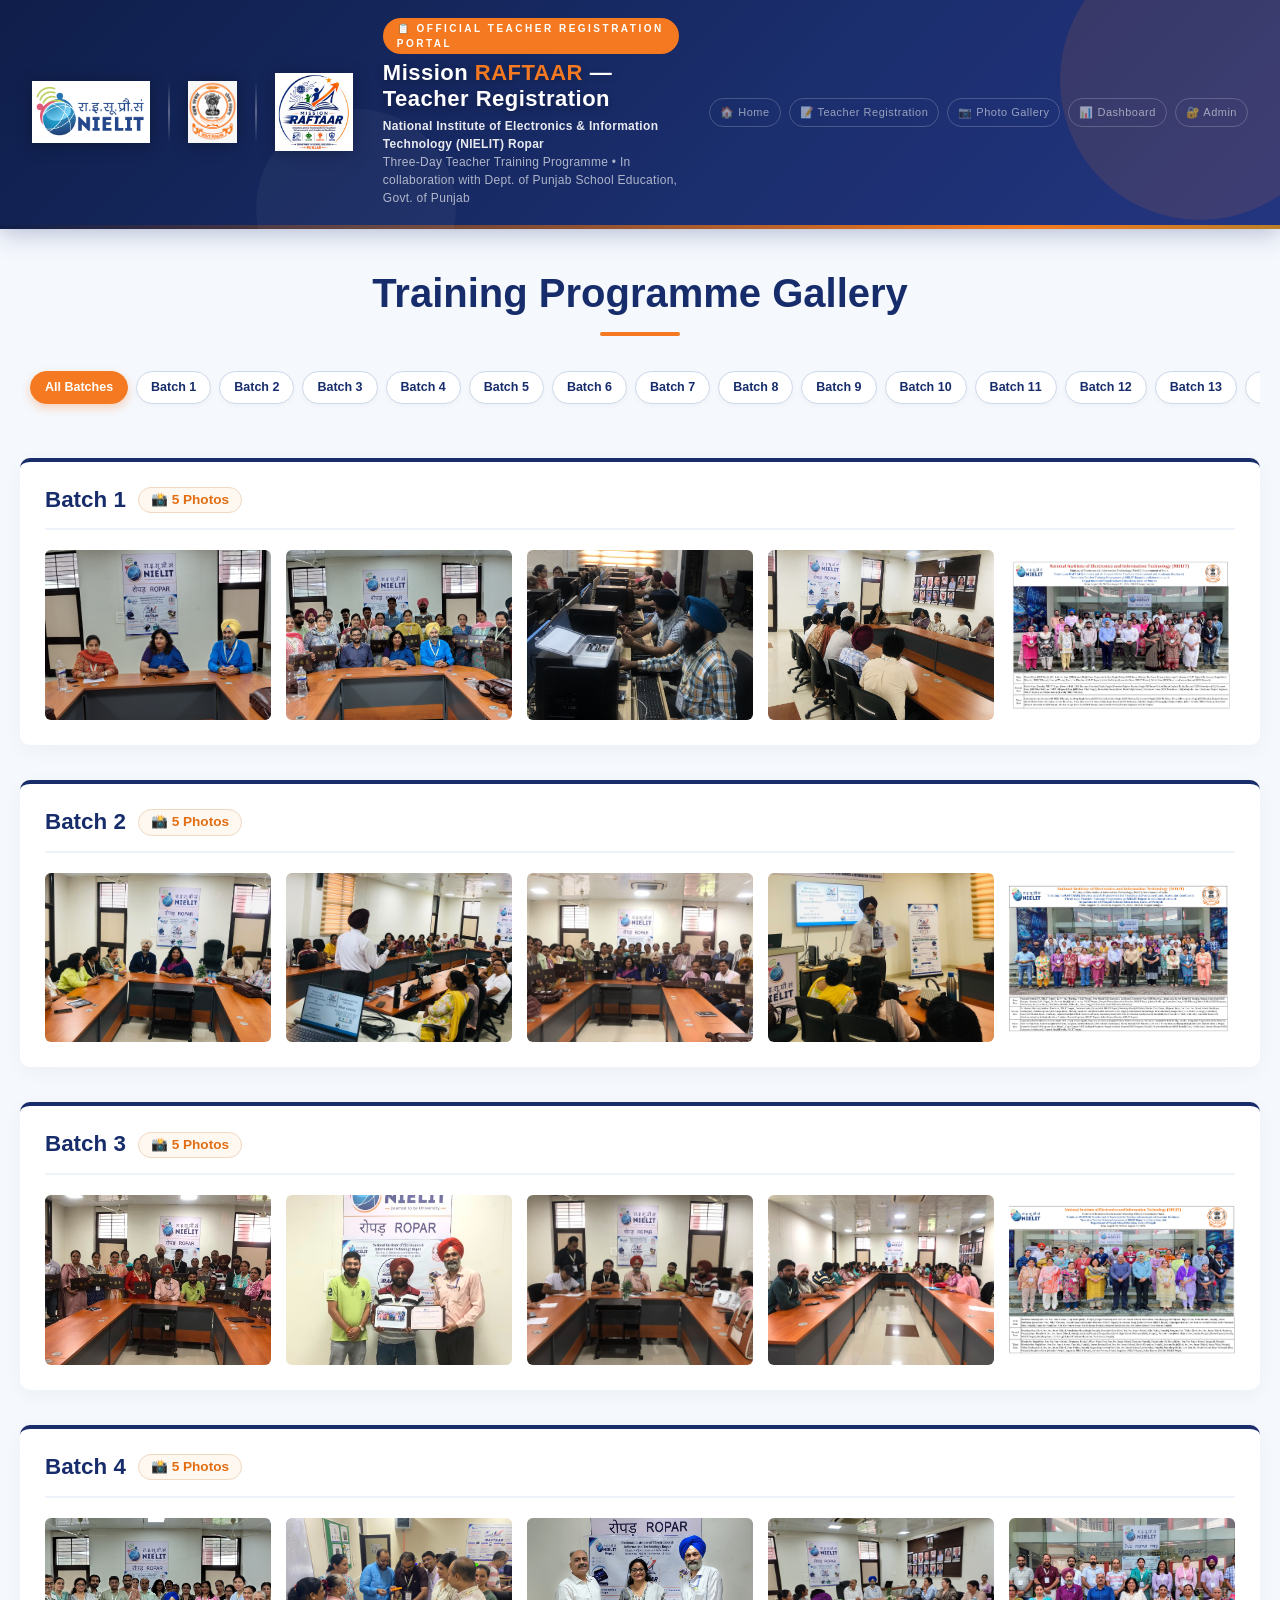
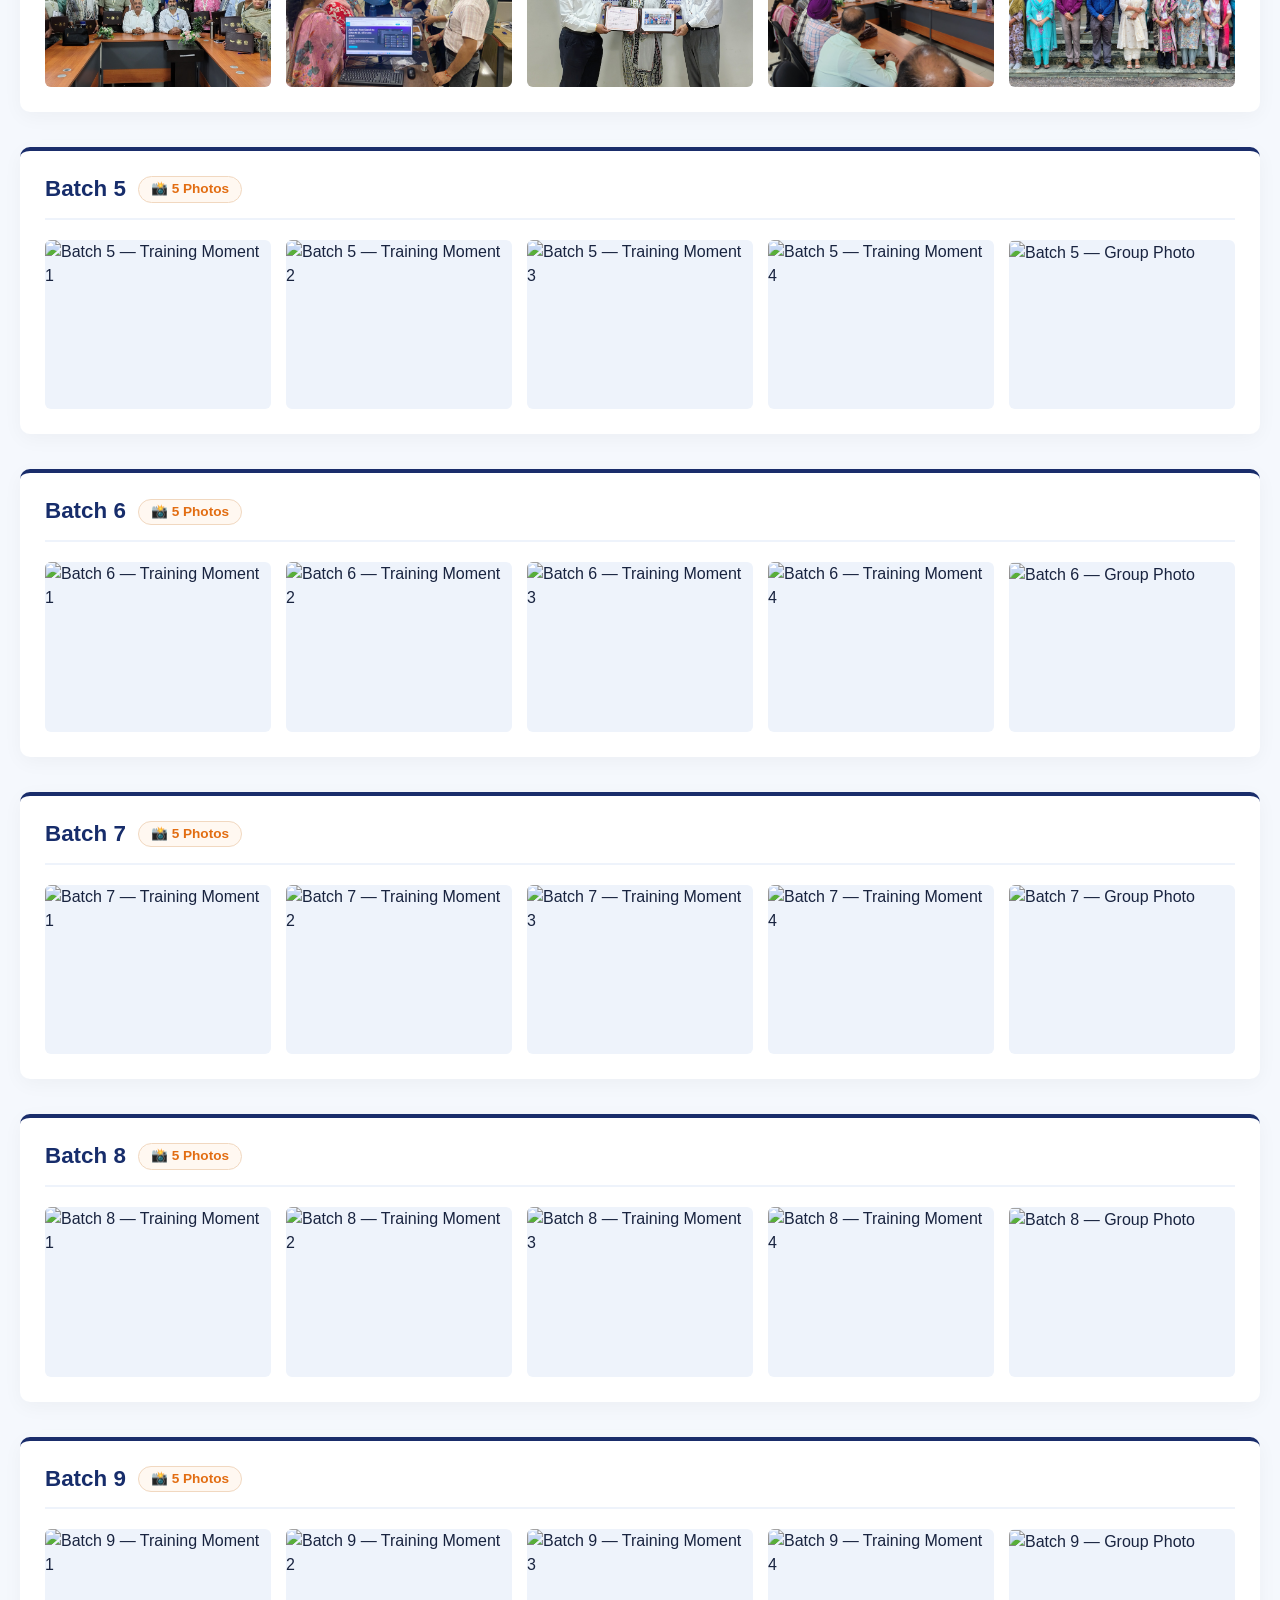
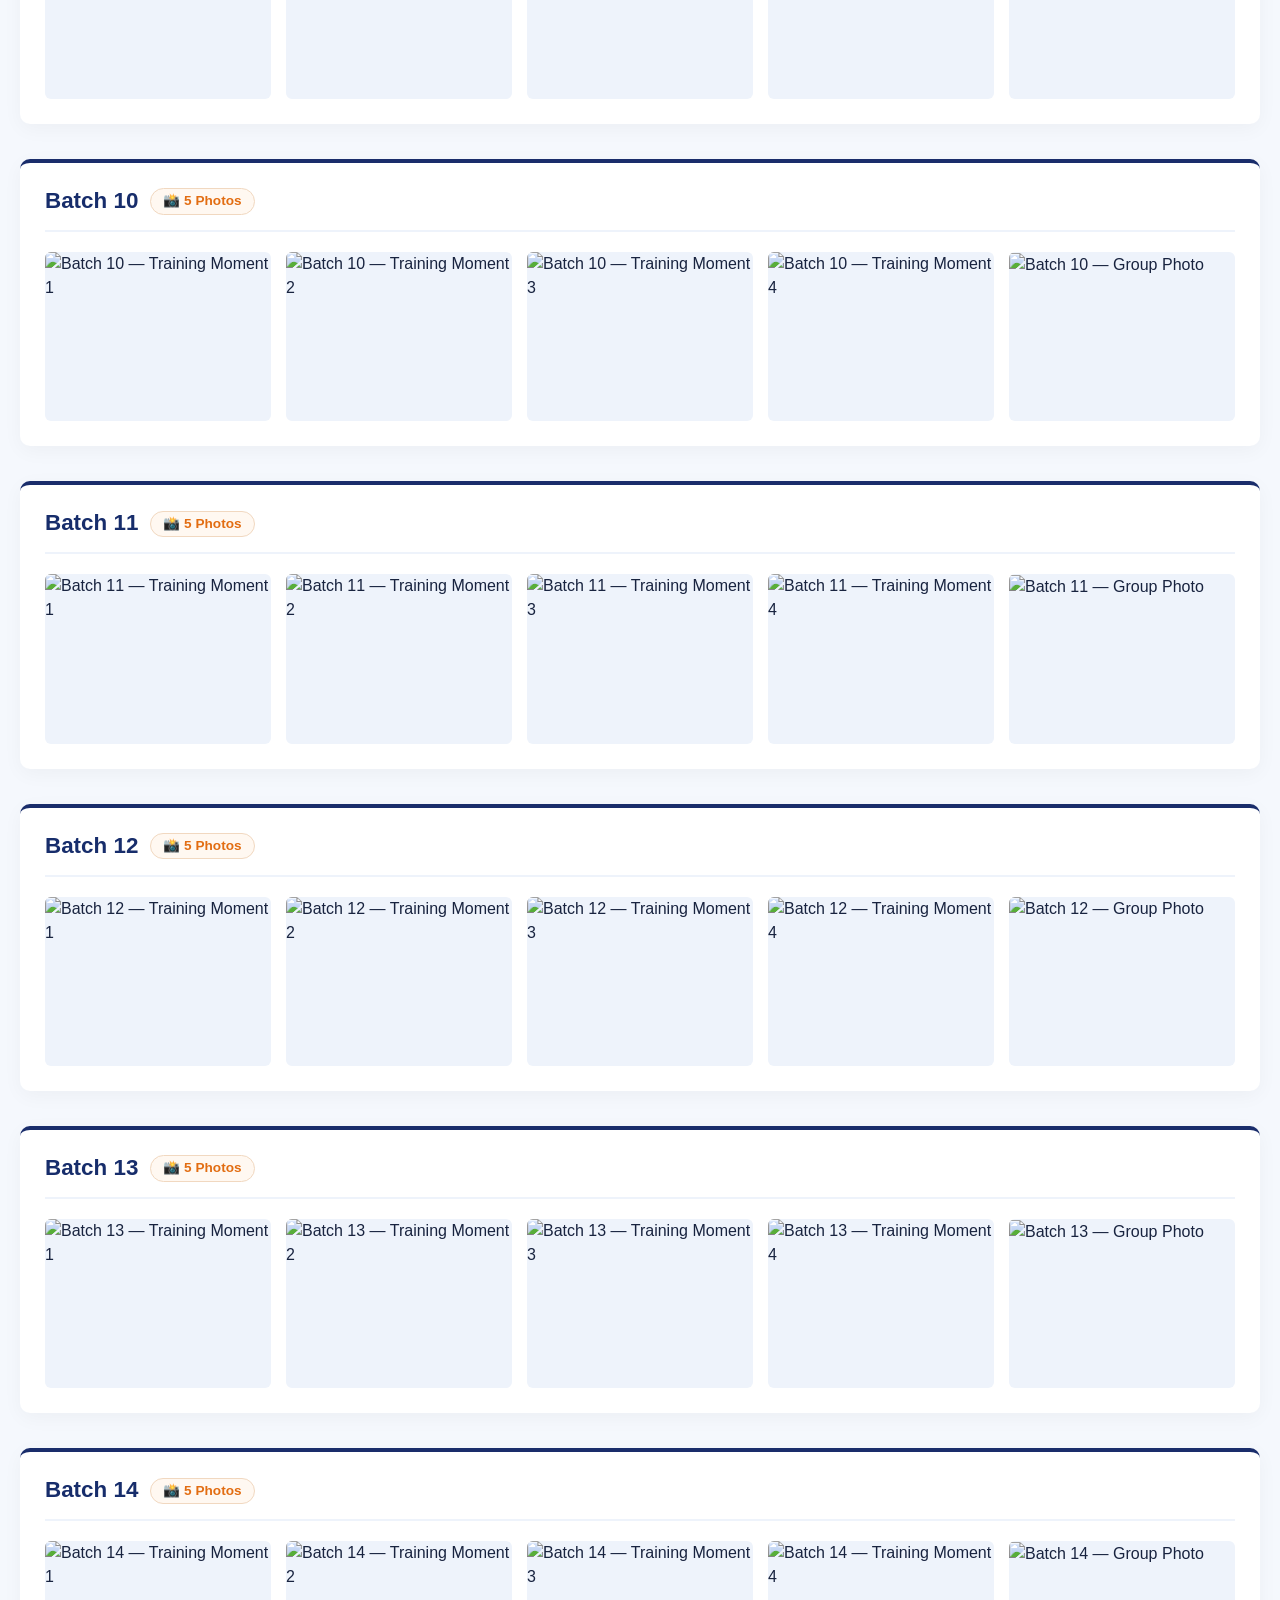
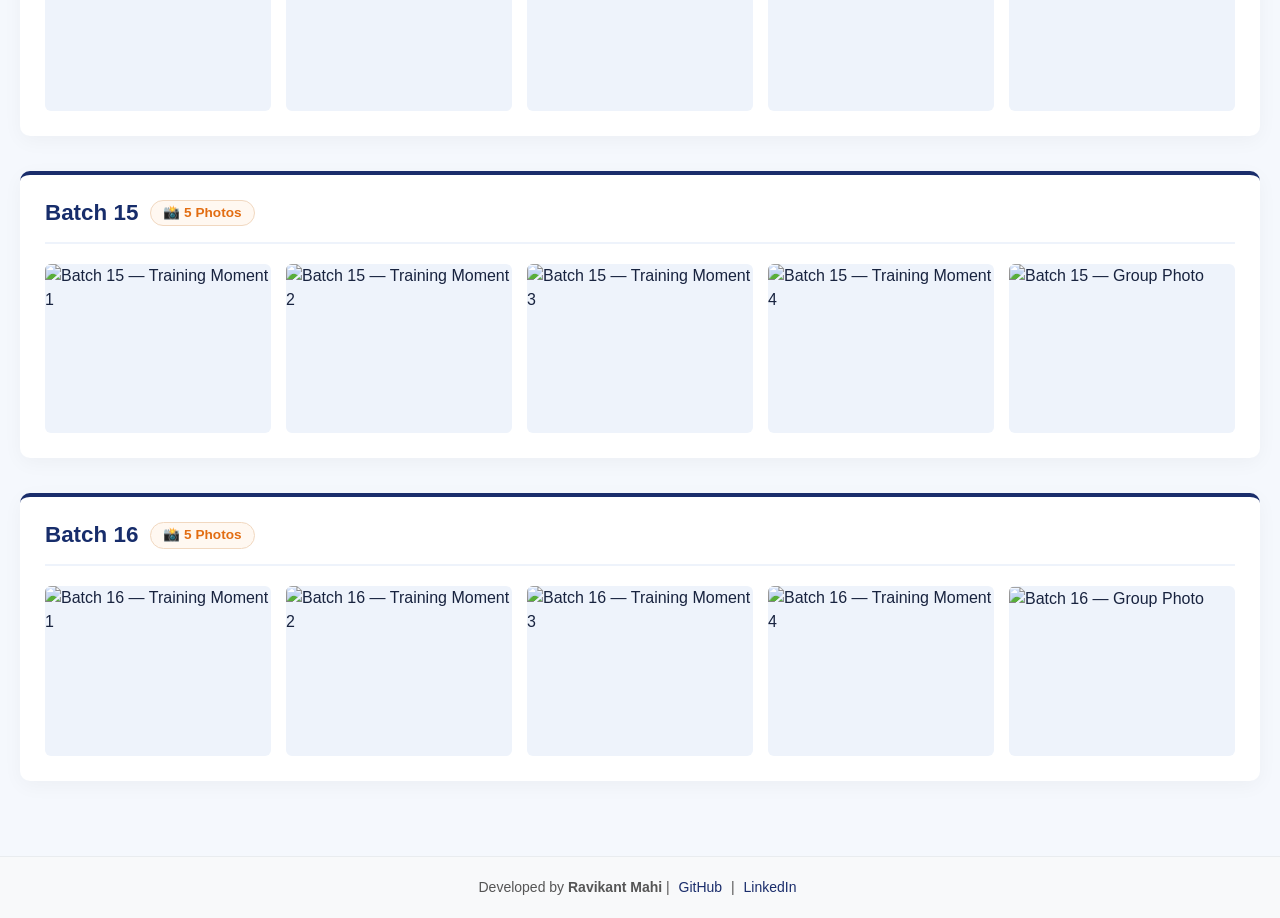
==== commit d3afca1b: "Update Raftaar Portal Batch-4 Img" ====
--- a/gallery.html
+++ b/gallery.html
@@ -1003,9 +1003,9 @@
         4: [
           { src: "All-IMG/Batch-4/Batch-41.jpeg", caption: "Batch 4 — Training Moment 1" },
           { src: "All-IMG/Batch-4/Batch-42.jpeg", caption: "Batch 4 — Training Moment 2" },
-          { src: "All-IMG/Batch-4/Batch-43.jpeg", caption: "Batch 4 — Training Moment 3" },
+          { src: "All-IMG/Batch-4/Batch-43.jpg", caption: "Batch 4 — Training Moment 3" },
           { src: "All-IMG/Batch-4/Batch-44.jpeg", caption: "Batch 4 — Training Moment 4" },
-          { src: "All-IMG/Batch-4/Batch-4GroupPhoto.webp", caption: "Batch 4 — Group Photo" },
+          { src: "All-IMG/Batch-4/Batch-4GroupPhoto.jpeg", caption: "Batch 4 — Group Photo" },
         ],
         5: [
           { src: "All-IMG/Batch-5/Batch-51.jpeg", caption: "Batch 5 — Training Moment 1" },
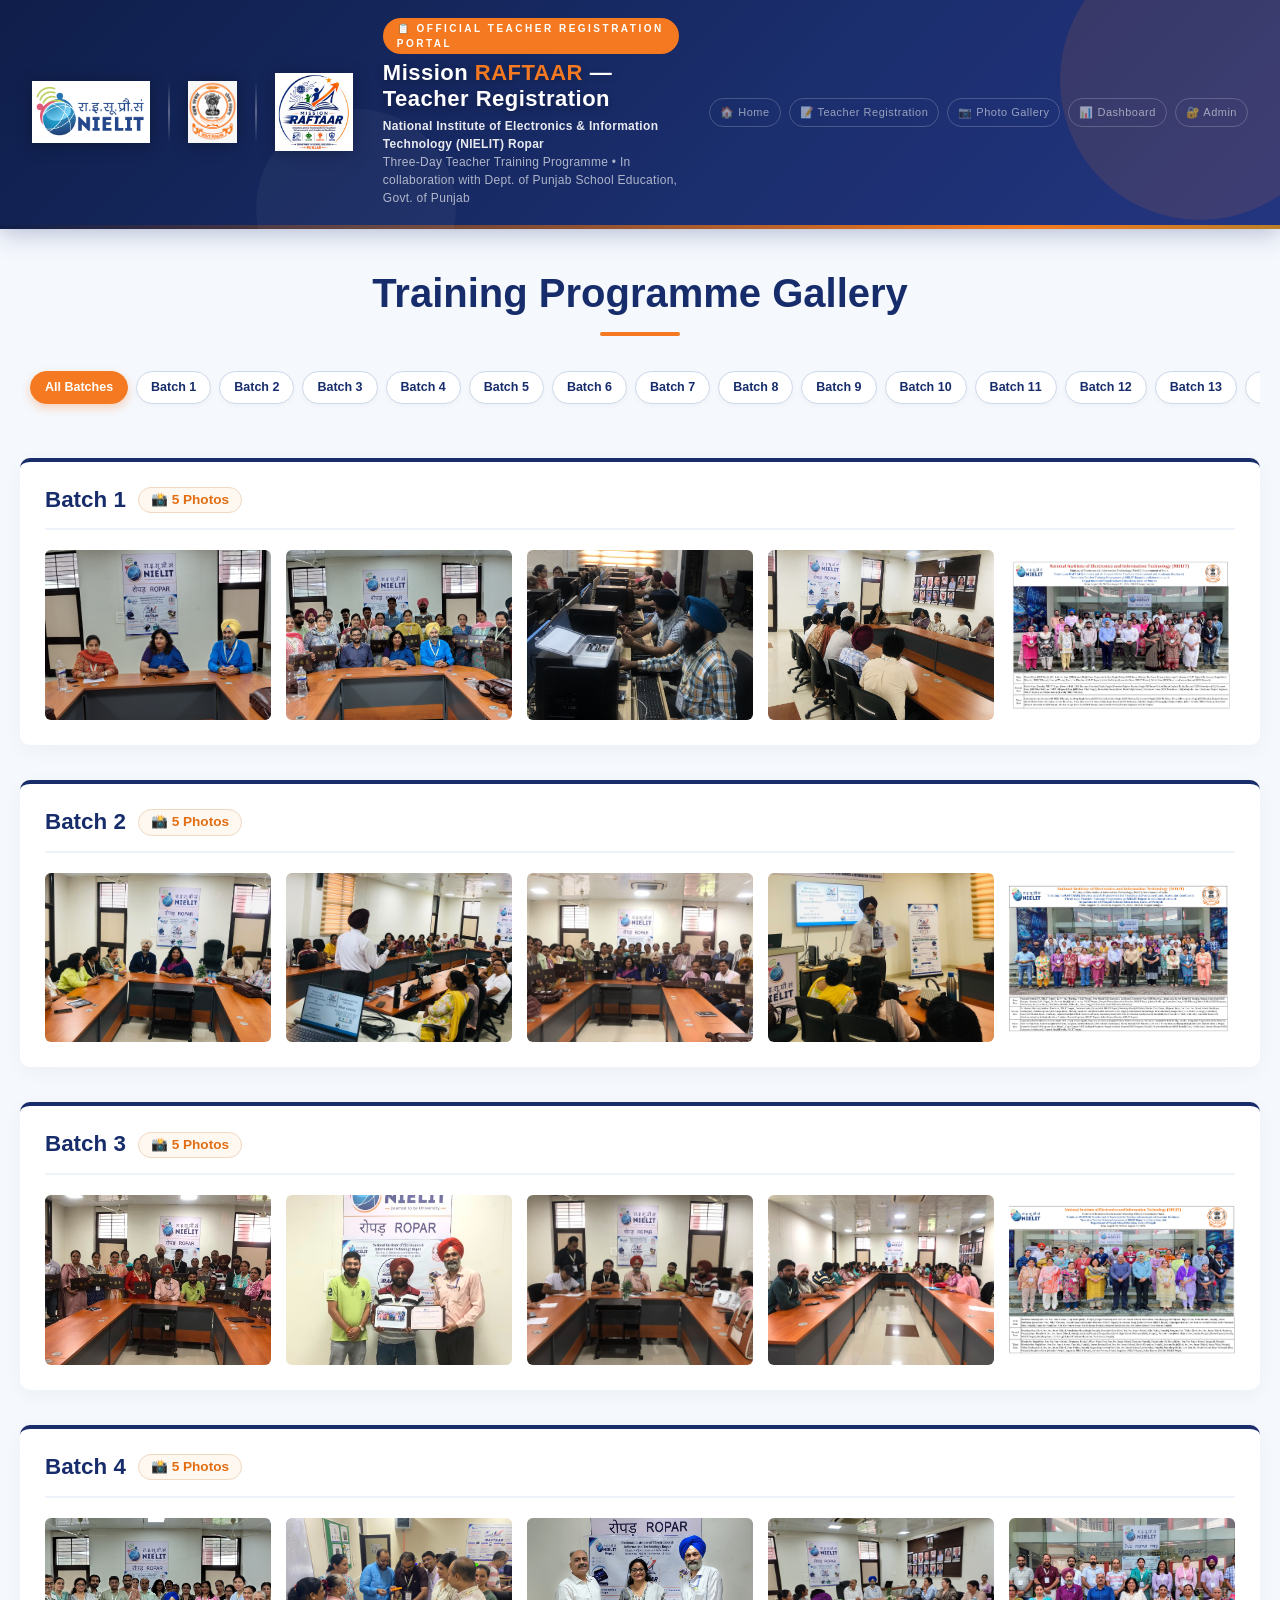
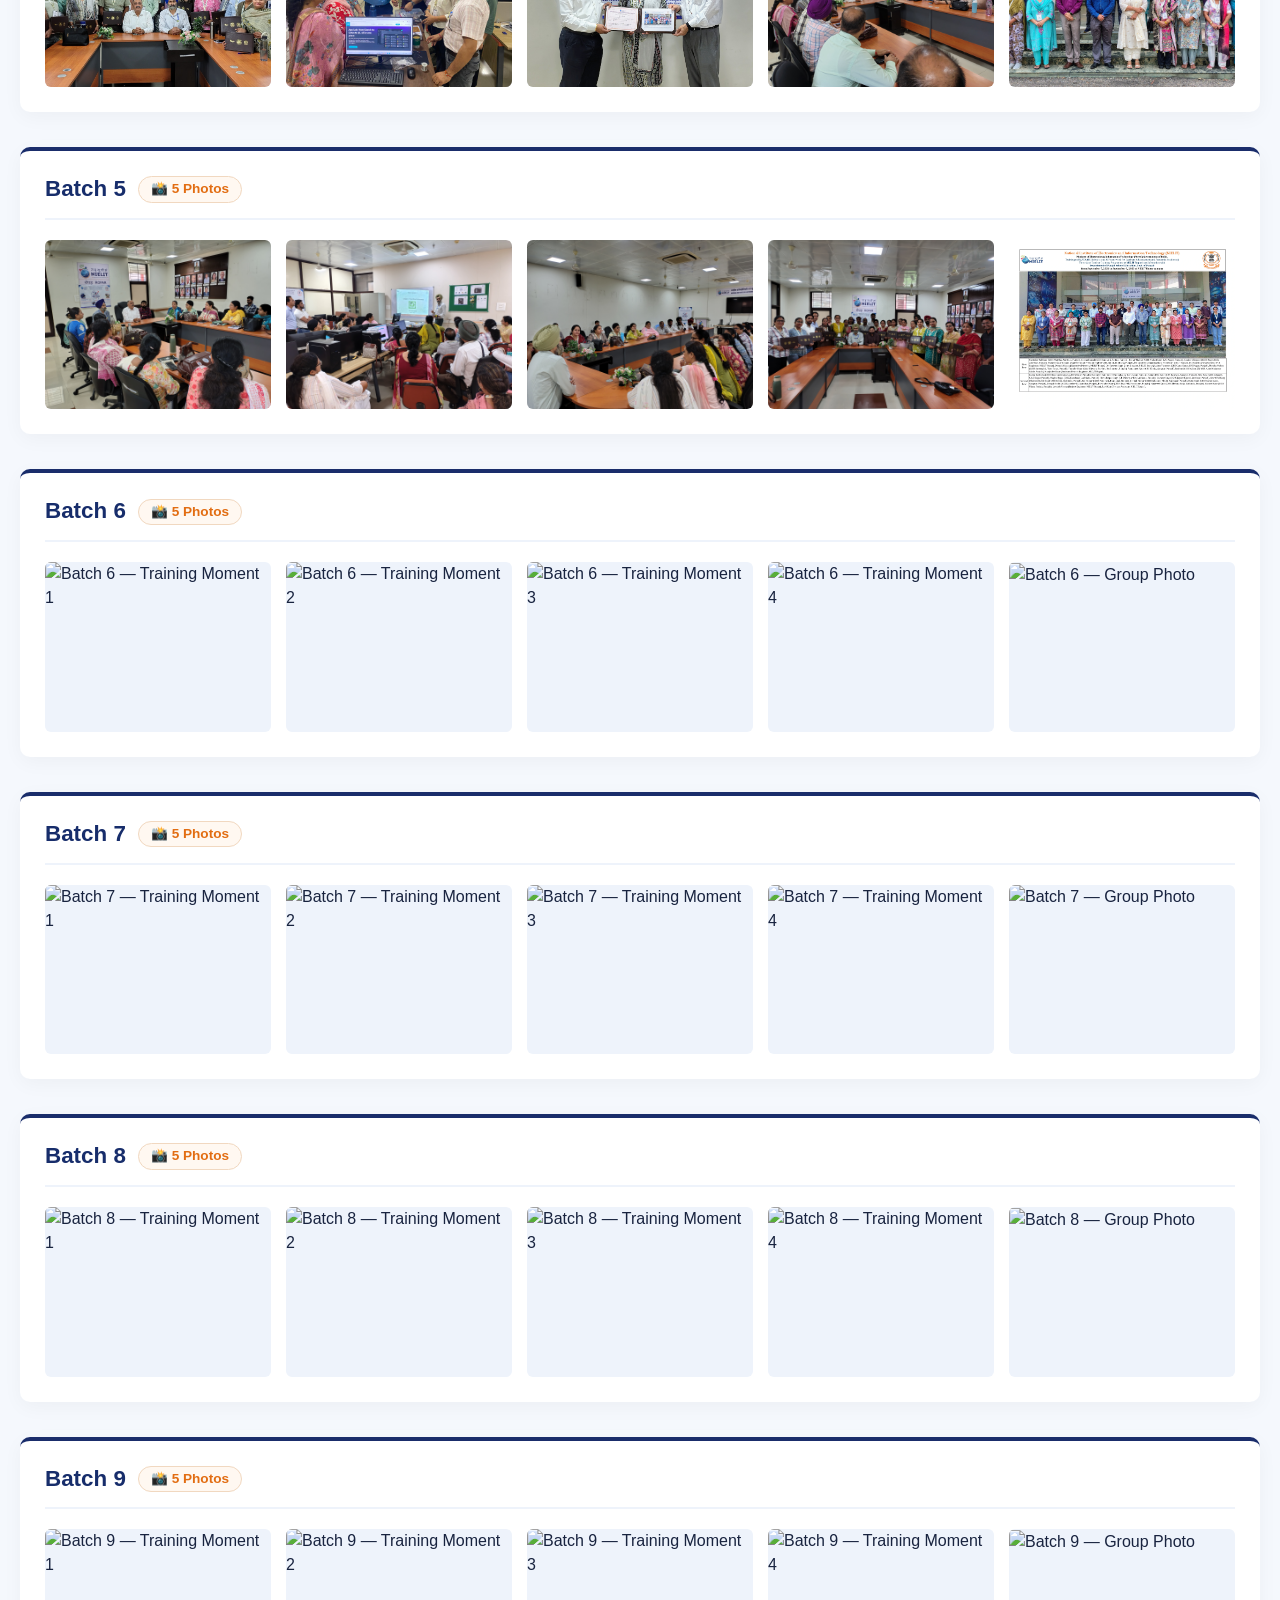
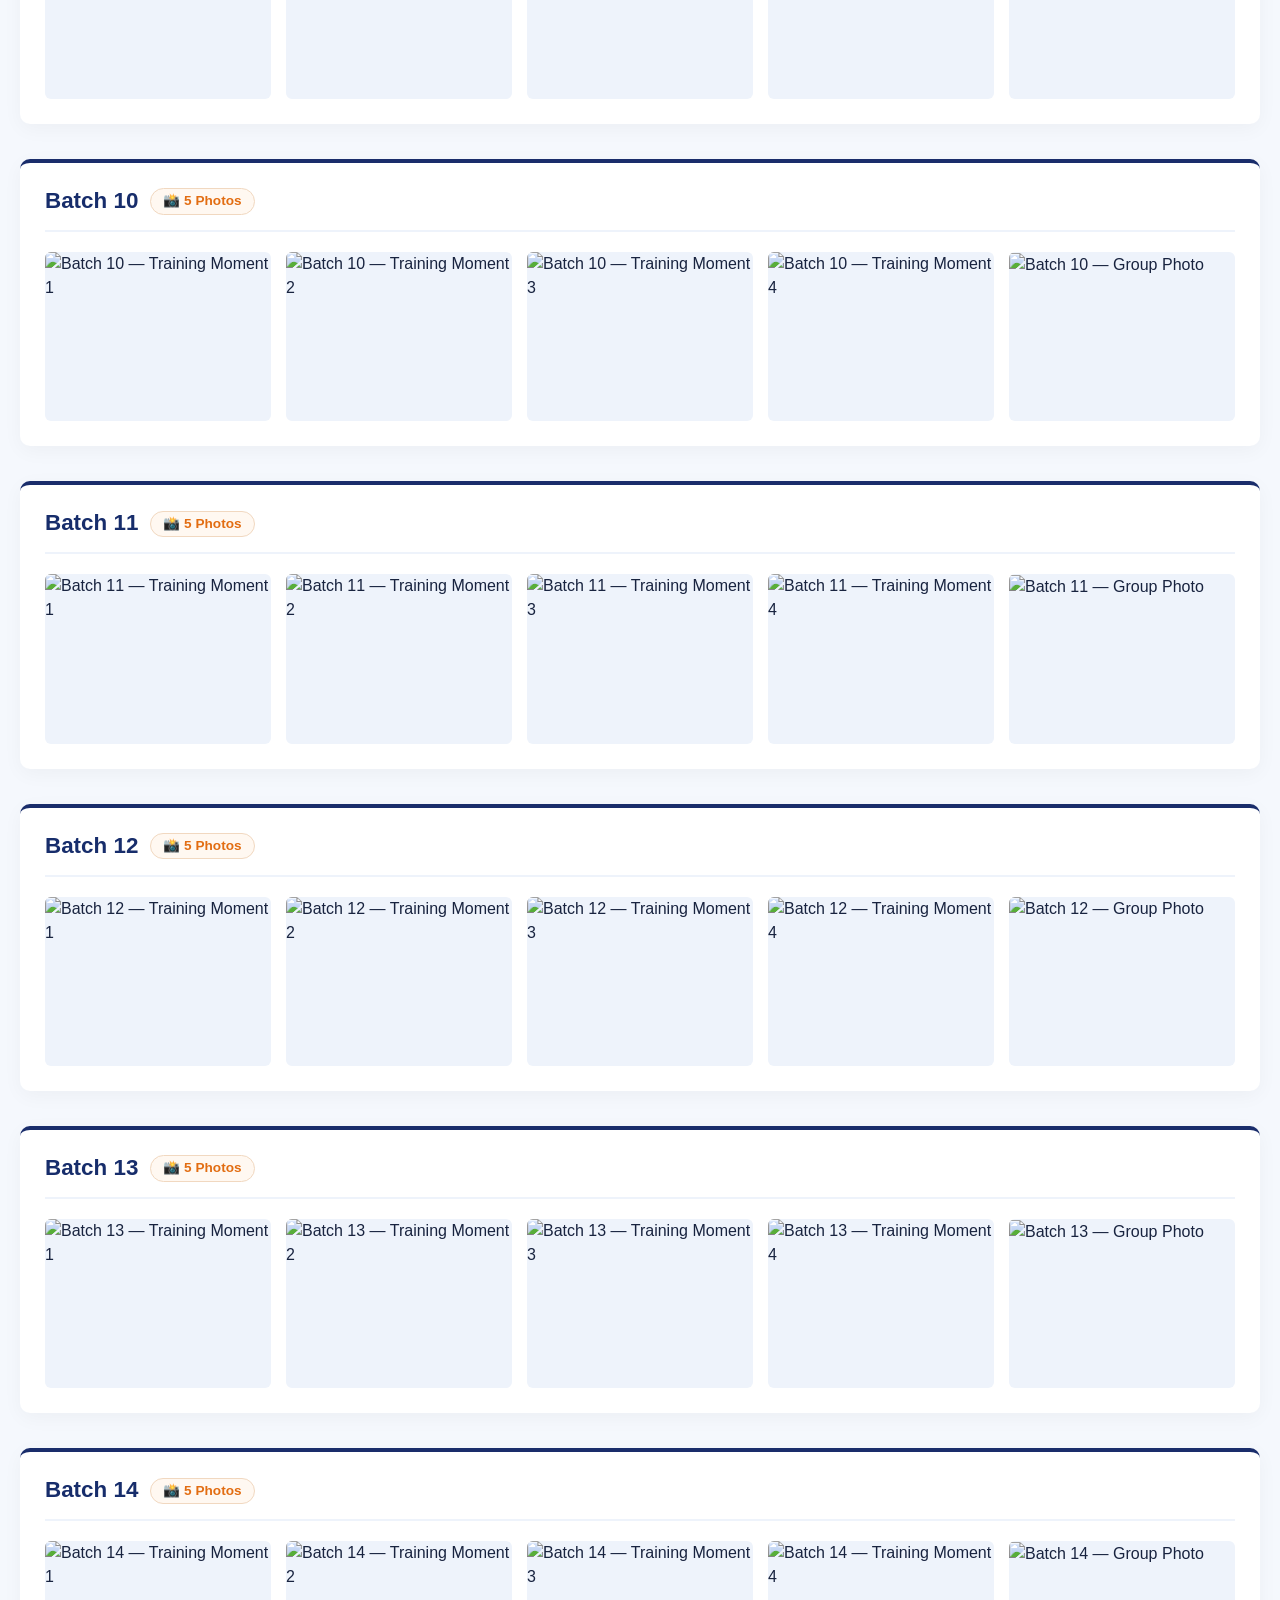
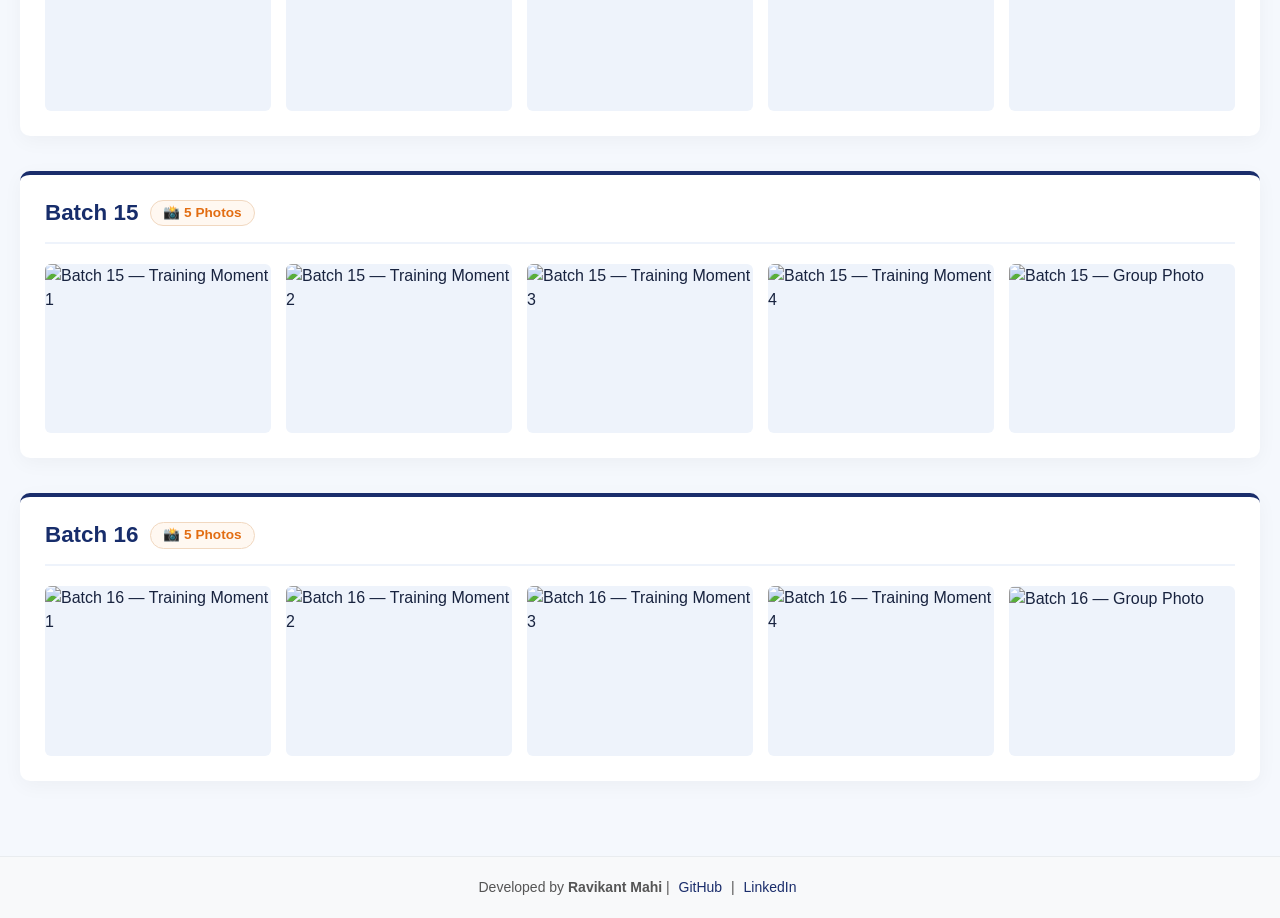
==== commit 616b33b0: "Update Raftaar Portal Batch-5 Img" ====
--- a/gallery.html
+++ b/gallery.html
@@ -1008,10 +1008,10 @@
           { src: "All-IMG/Batch-4/Batch-4GroupPhoto.jpeg", caption: "Batch 4 — Group Photo" },
         ],
         5: [
-          { src: "All-IMG/Batch-5/Batch-51.jpeg", caption: "Batch 5 — Training Moment 1" },
-          { src: "All-IMG/Batch-5/Batch-52.jpeg", caption: "Batch 5 — Training Moment 2" },
-          { src: "All-IMG/Batch-5/Batch-53.jpeg", caption: "Batch 5 — Training Moment 3" },
-          { src: "All-IMG/Batch-5/Batch-54.jpeg", caption: "Batch 5 — Training Moment 4" },
+          { src: "All-IMG/Batch-5/Batch-51.jpg", caption: "Batch 5 — Training Moment 1" },
+          { src: "All-IMG/Batch-5/Batch-52.jpg", caption: "Batch 5 — Training Moment 2" },
+          { src: "All-IMG/Batch-5/Batch-53.jpg", caption: "Batch 5 — Training Moment 3" },
+          { src: "All-IMG/Batch-5/Batch-54.jpg", caption: "Batch 5 — Training Moment 4" },
           { src: "All-IMG/Batch-5/Batch-5GroupPhoto.webp", caption: "Batch 5 — Group Photo" },
         ],
         6: [
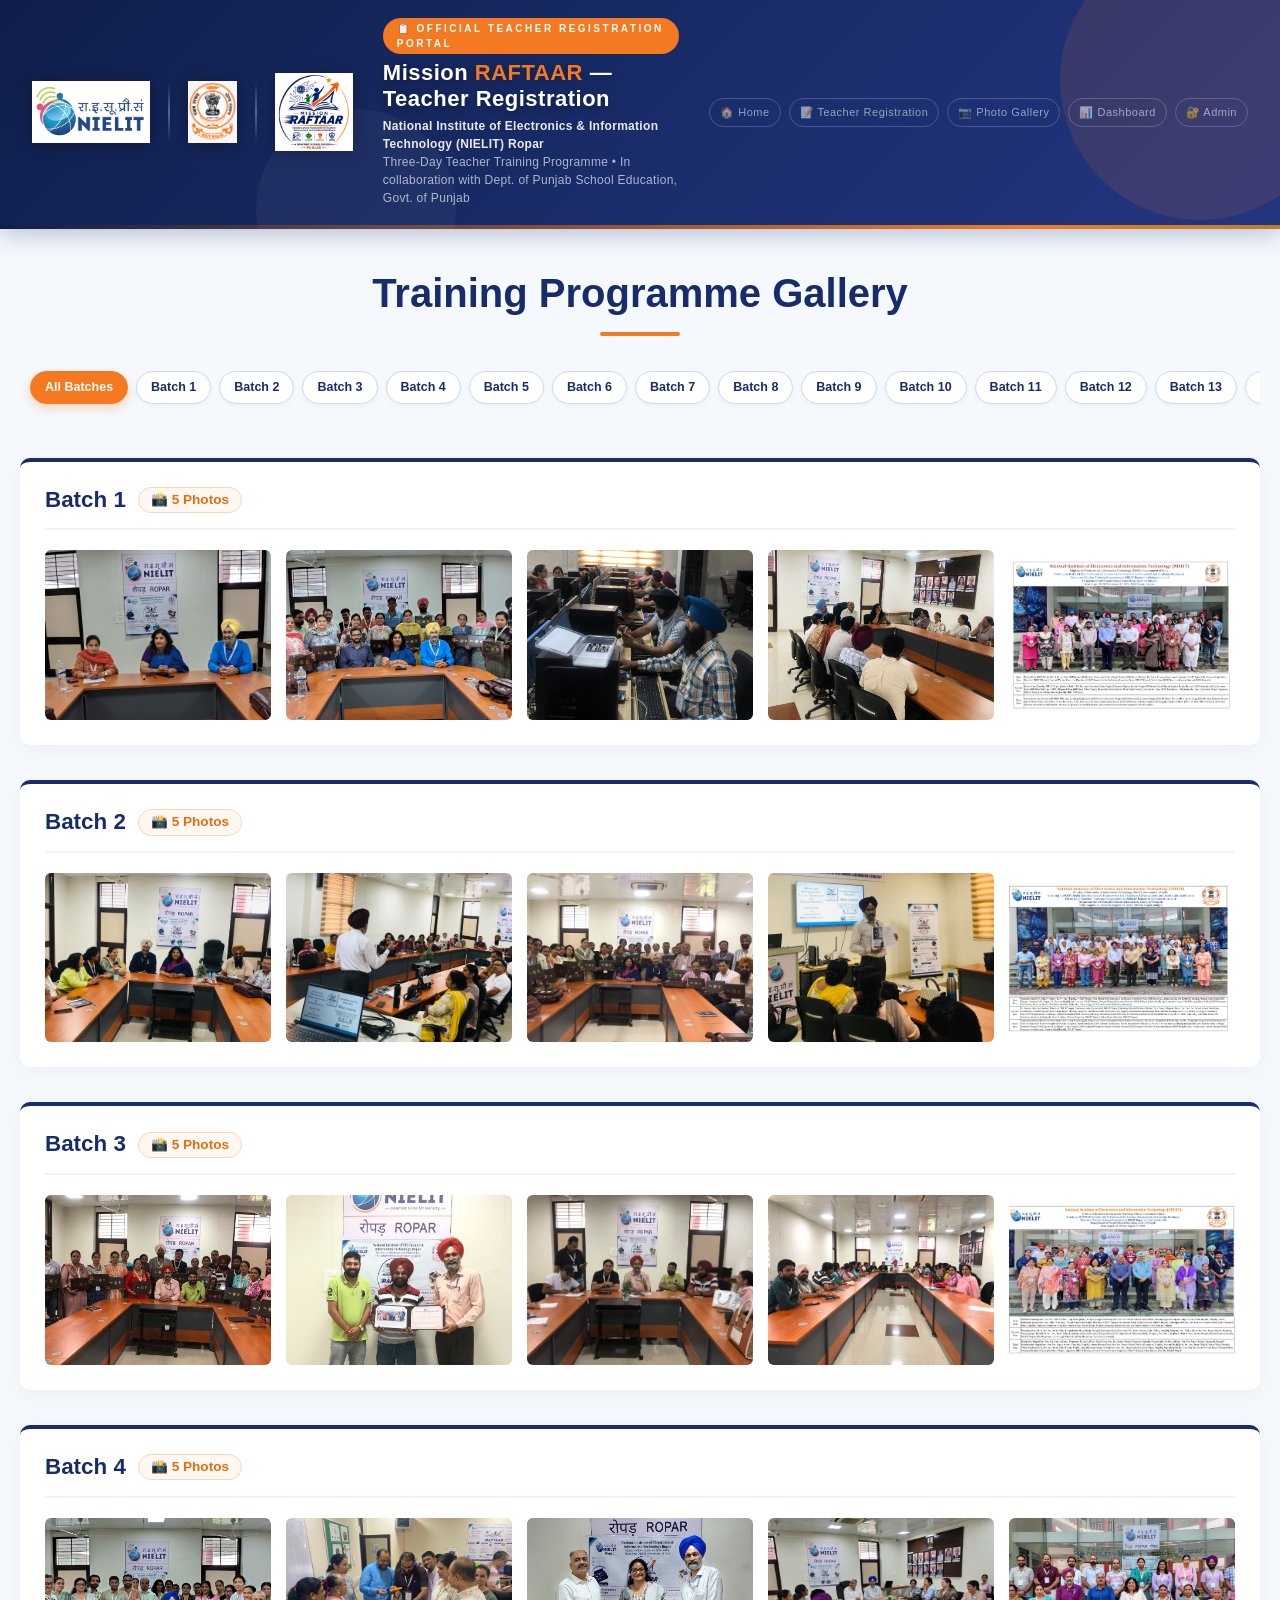
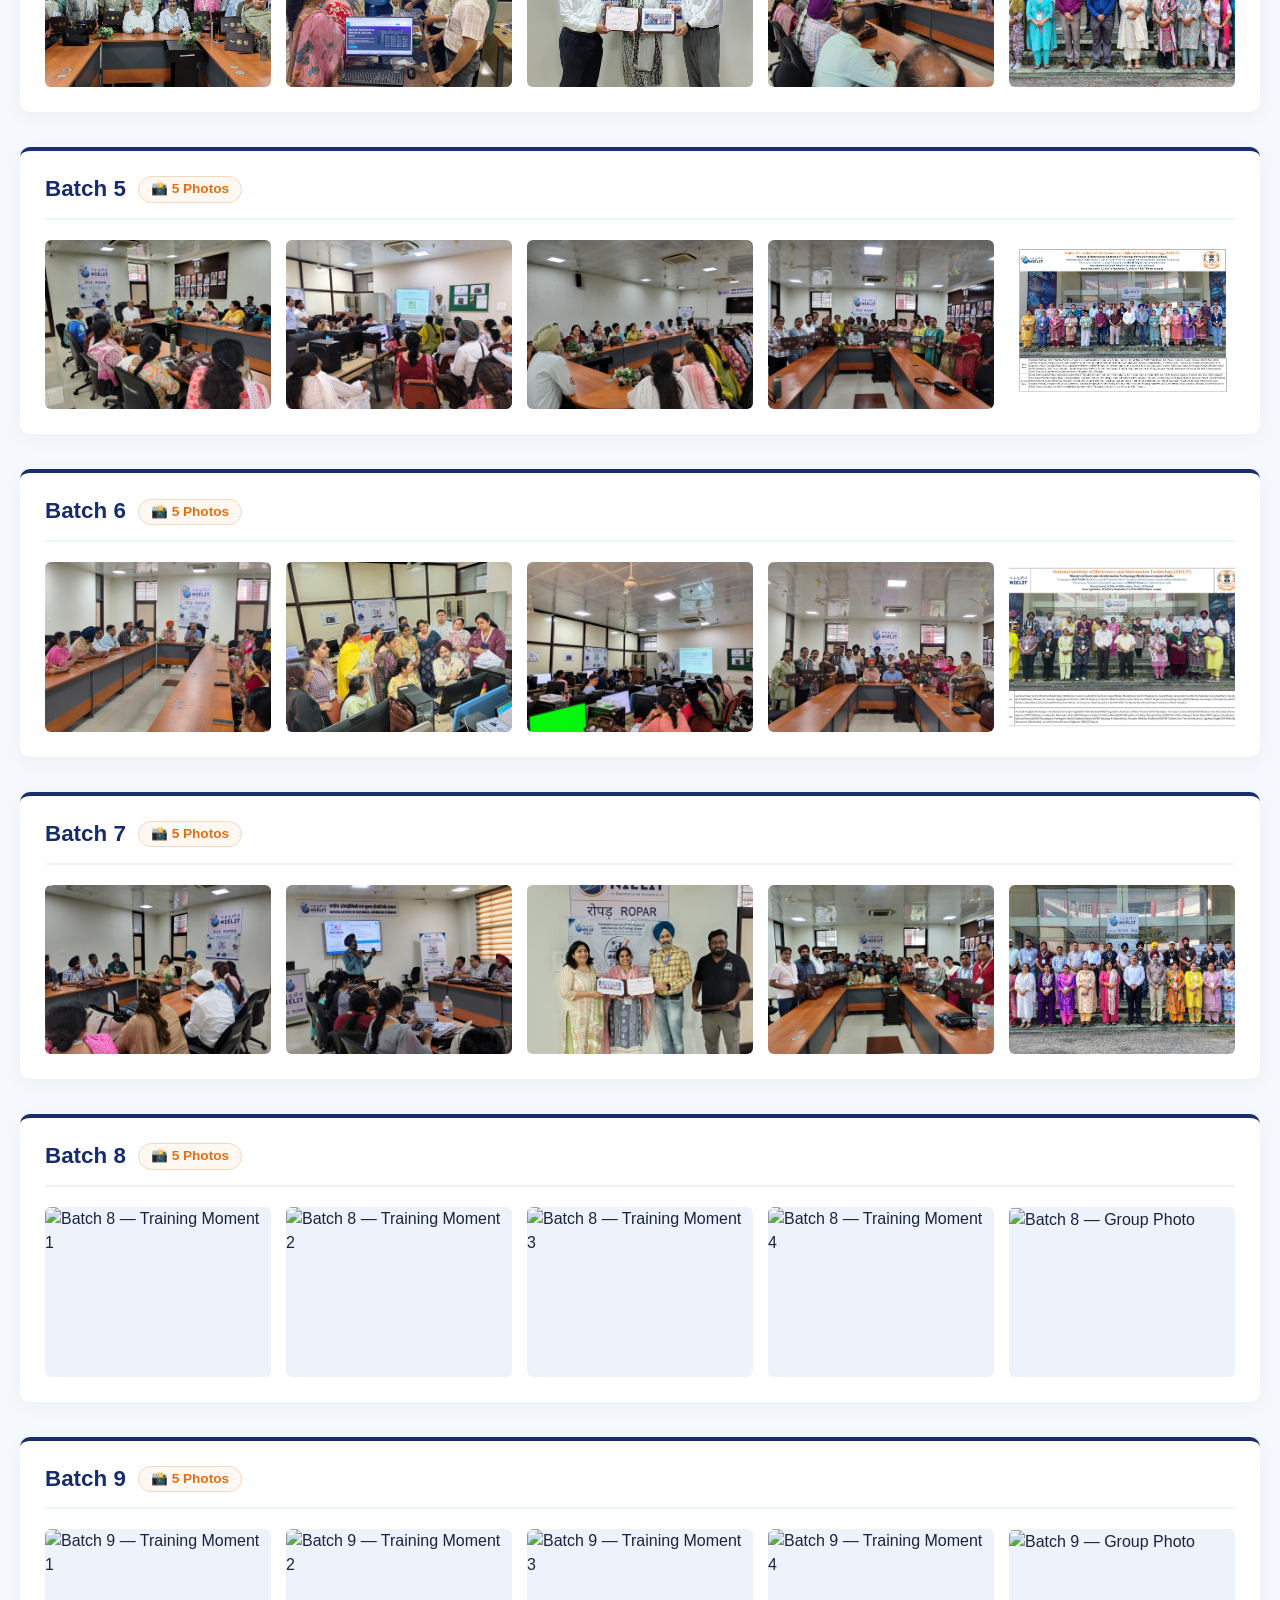
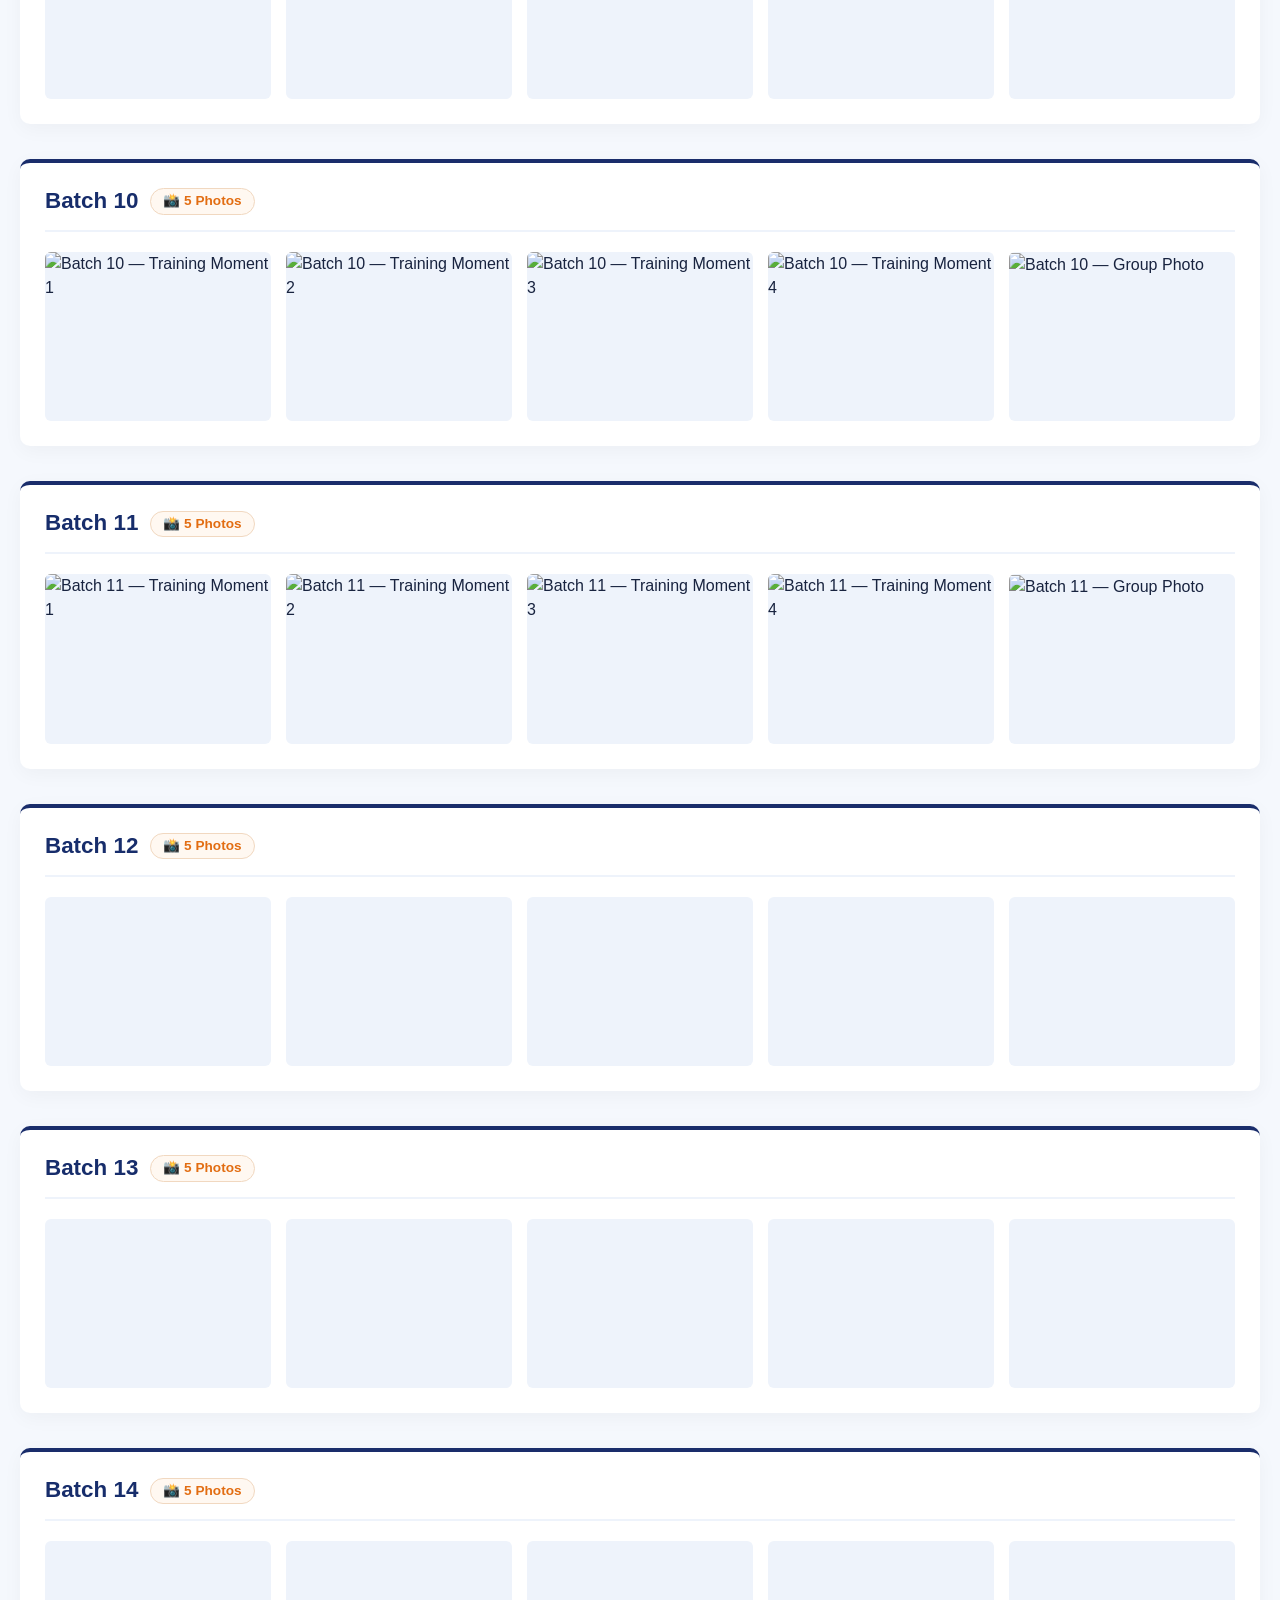
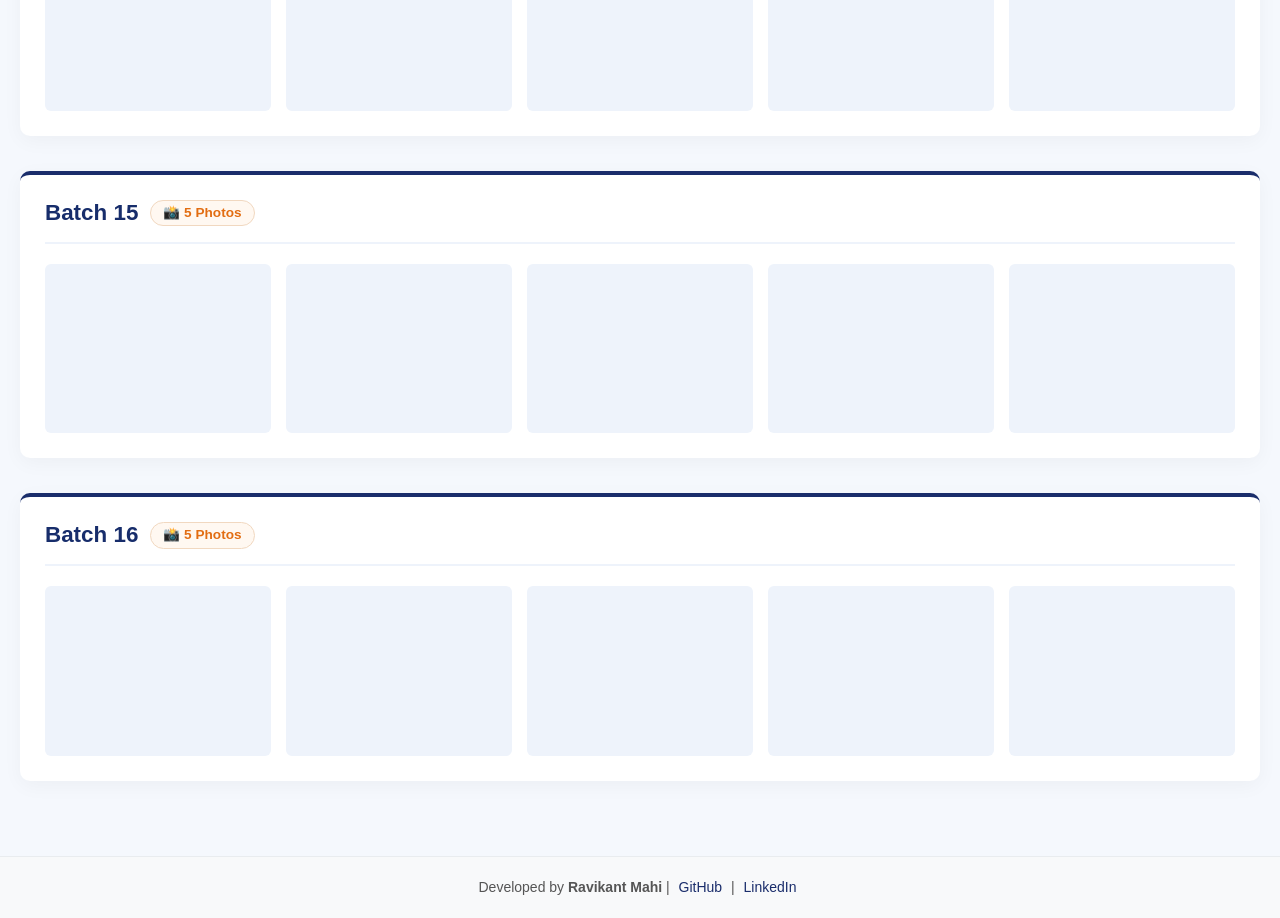
==== commit 44dae10b: "update img" ====
--- a/gallery.html
+++ b/gallery.html
@@ -1015,18 +1015,18 @@
           { src: "All-IMG/Batch-5/Batch-5GroupPhoto.webp", caption: "Batch 5 — Group Photo" },
         ],
         6: [
-          { src: "All-IMG/Batch-6/Batch-61.jpeg", caption: "Batch 6 — Training Moment 1" },
+          { src: "All-IMG/Batch-6/Batch-61.jpg", caption: "Batch 6 — Training Moment 1" },
           { src: "All-IMG/Batch-6/Batch-62.jpeg", caption: "Batch 6 — Training Moment 2" },
-          { src: "All-IMG/Batch-6/Batch-63.jpeg", caption: "Batch 6 — Training Moment 3" },
-          { src: "All-IMG/Batch-6/Batch-64.jpeg", caption: "Batch 6 — Training Moment 4" },
-          { src: "All-IMG/Batch-6/Batch-6GroupPhoto.webp", caption: "Batch 6 — Group Photo" },
+          { src: "All-IMG/Batch-6/Batch-63.jpg", caption: "Batch 6 — Training Moment 3" },
+          { src: "All-IMG/Batch-6/Batch-64.jpg", caption: "Batch 6 — Training Moment 4" },
+          { src: "All-IMG/Batch-6/Batch-6GroupPhoto.jpg", caption: "Batch 6 — Group Photo" },
         ],
         7: [
-          { src: "All-IMG/Batch-7/Batch-71.jpeg", caption: "Batch 7 — Training Moment 1" },
-          { src: "All-IMG/Batch-7/Batch-72.jpeg", caption: "Batch 7 — Training Moment 2" },
-          { src: "All-IMG/Batch-7/Batch-73.jpeg", caption: "Batch 7 — Training Moment 3" },
-          { src: "All-IMG/Batch-7/Batch-74.jpeg", caption: "Batch 7 — Training Moment 4" },
-          { src: "All-IMG/Batch-7/Batch-7GroupPhoto.webp", caption: "Batch 7 — Group Photo" },
+          { src: "All-IMG/Batch-7/Batch-71.jpg", caption: "Batch 7 — Training Moment 1" },
+          { src: "All-IMG/Batch-7/Batch-72.jpg", caption: "Batch 7 — Training Moment 2" },
+          { src: "All-IMG/Batch-7/Batch-73.jpg", caption: "Batch 7 — Training Moment 3" },
+          { src: "All-IMG/Batch-7/Batch-74.jpg", caption: "Batch 7 — Training Moment 4" },
+          { src: "All-IMG/Batch-7/Batch-7GroupPhoto.jpg", caption: "Batch 7 — Group Photo" },
         ],
         8: [
           { src: "All-IMG/Batch-8/Batch-81.jpeg", caption: "Batch 8 — Training Moment 1" },
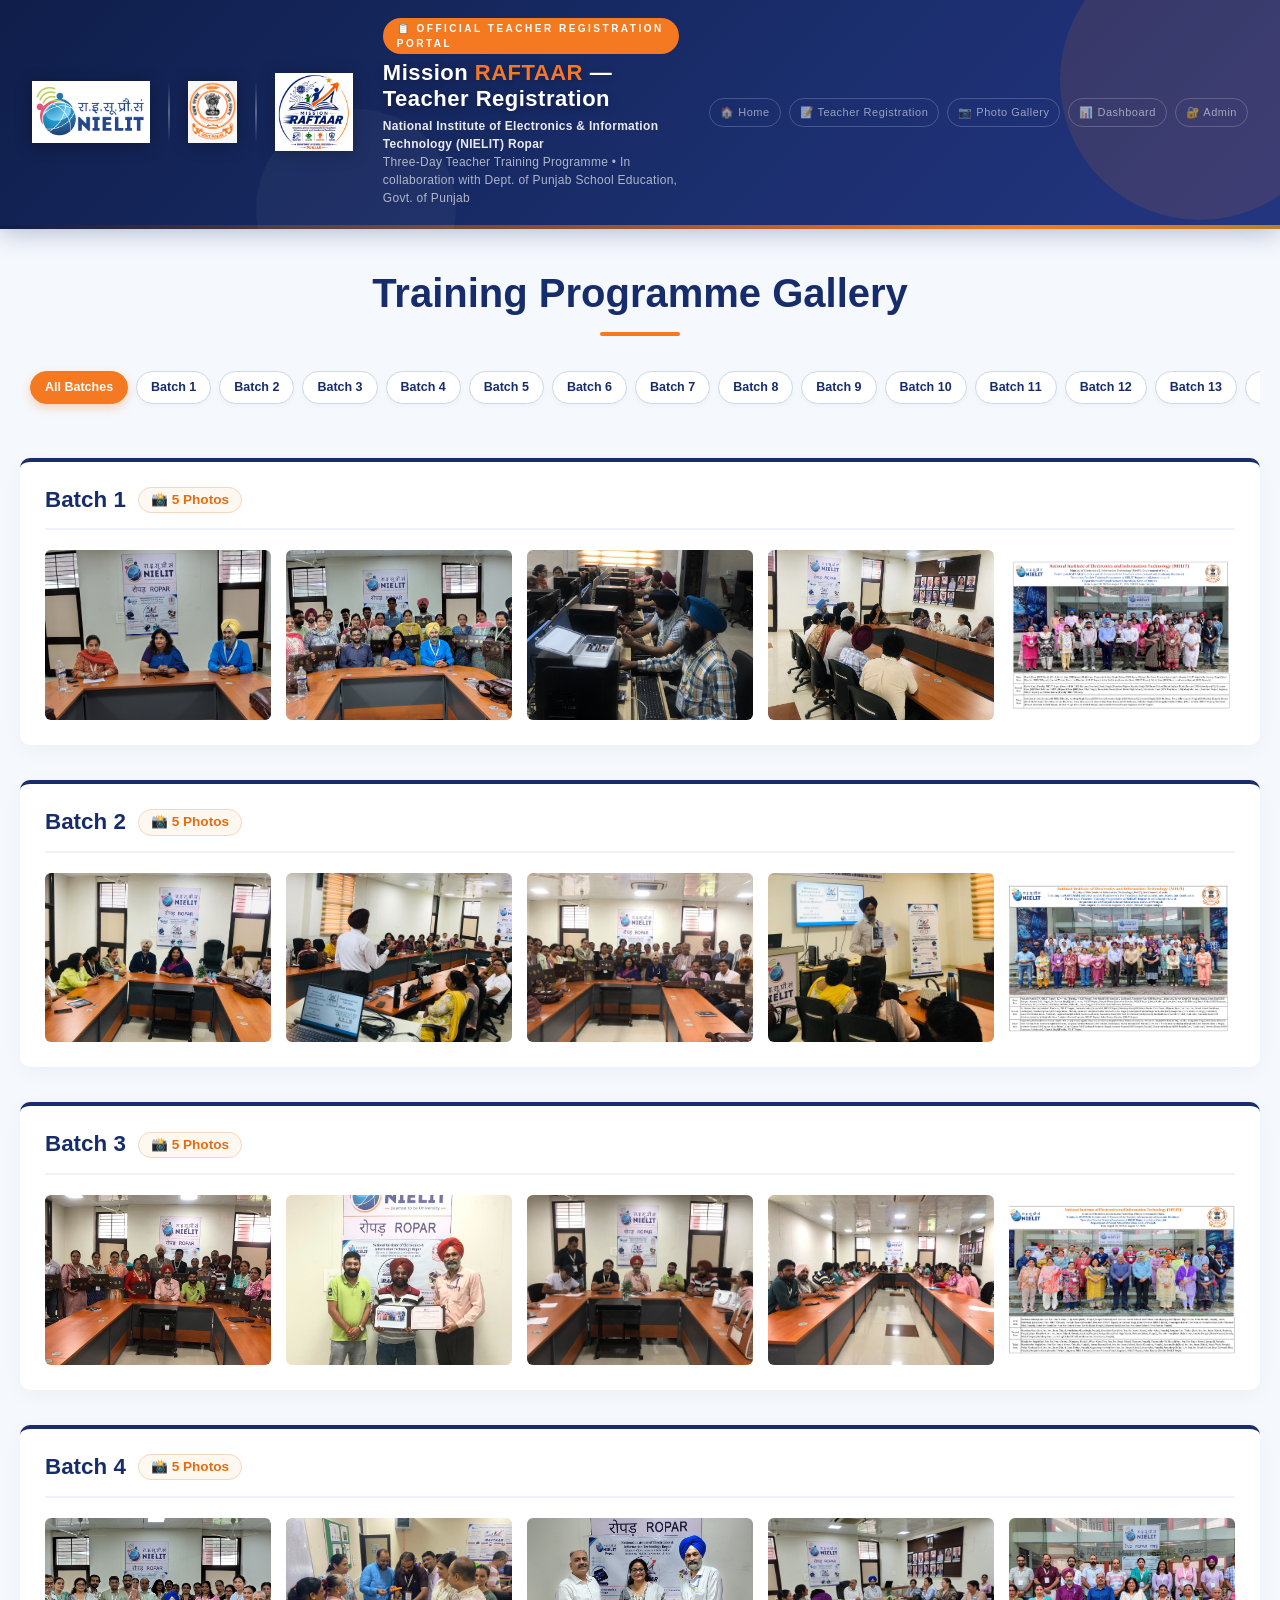
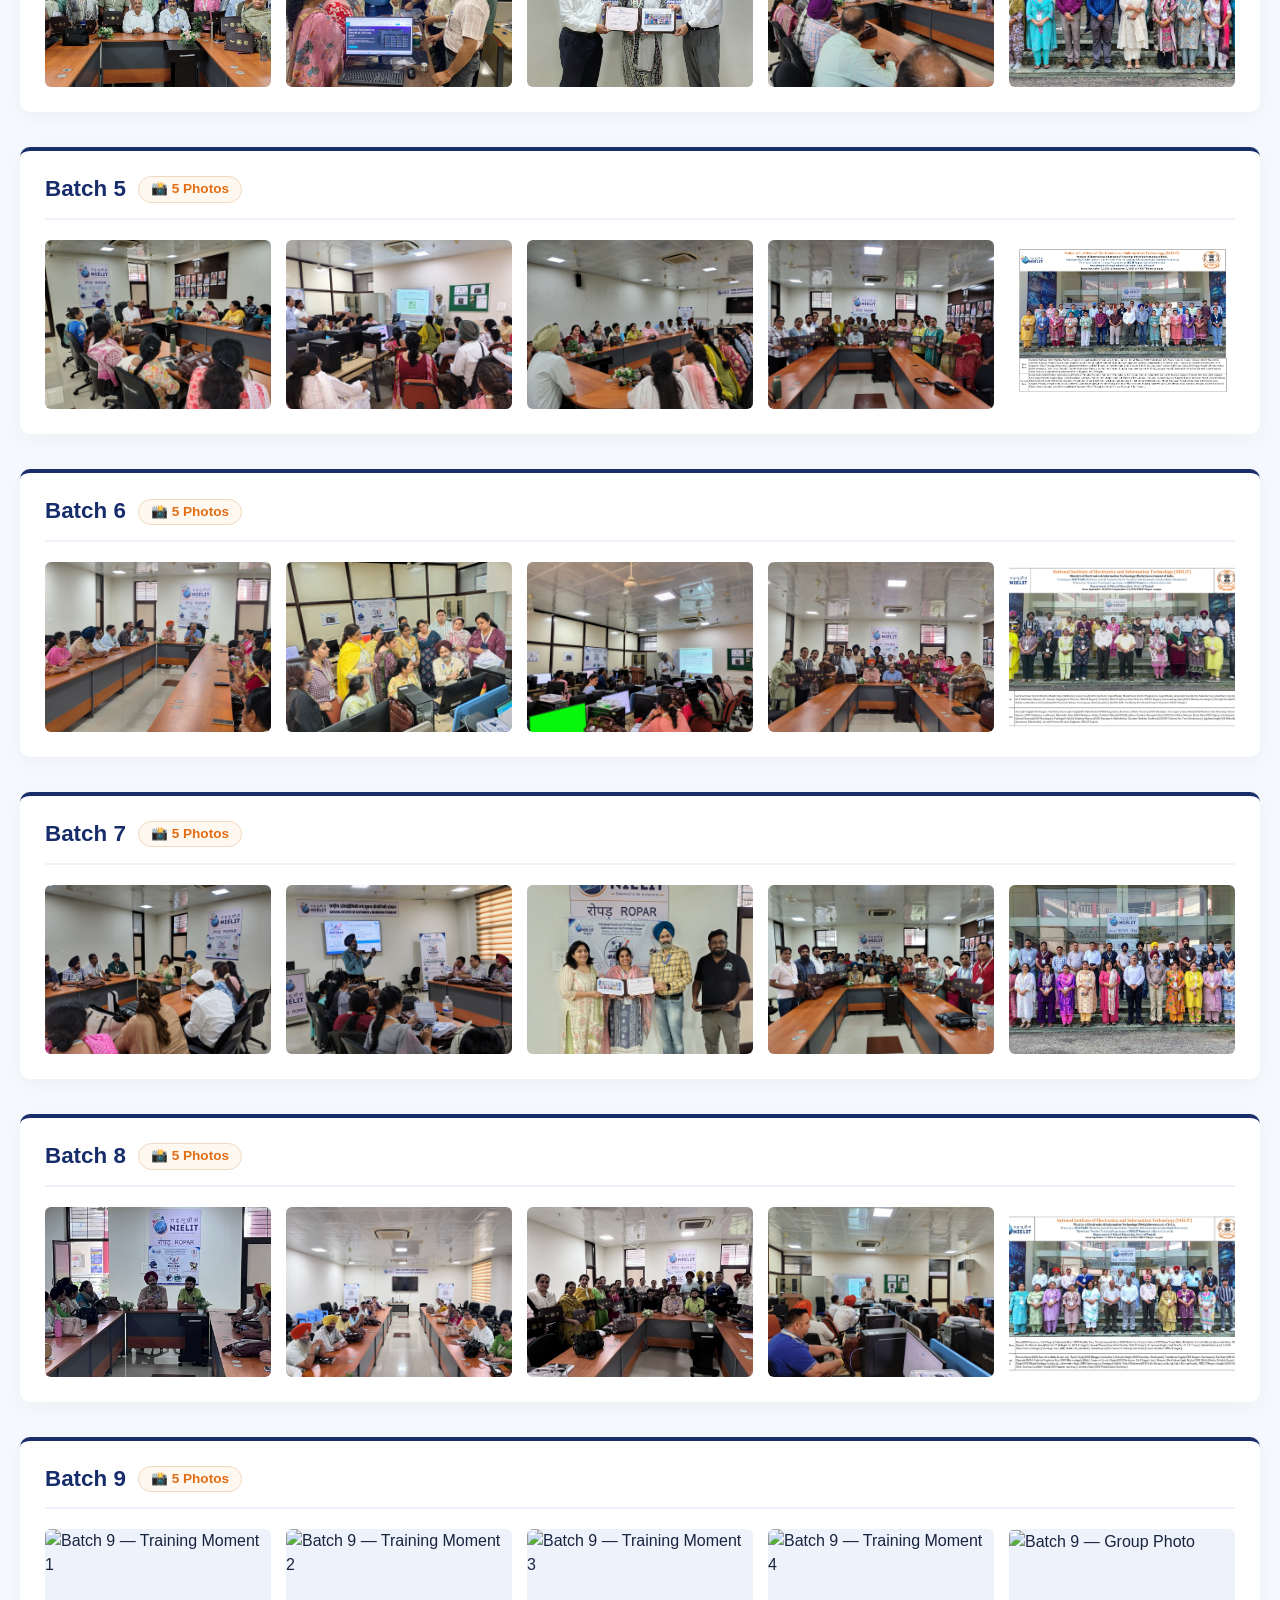
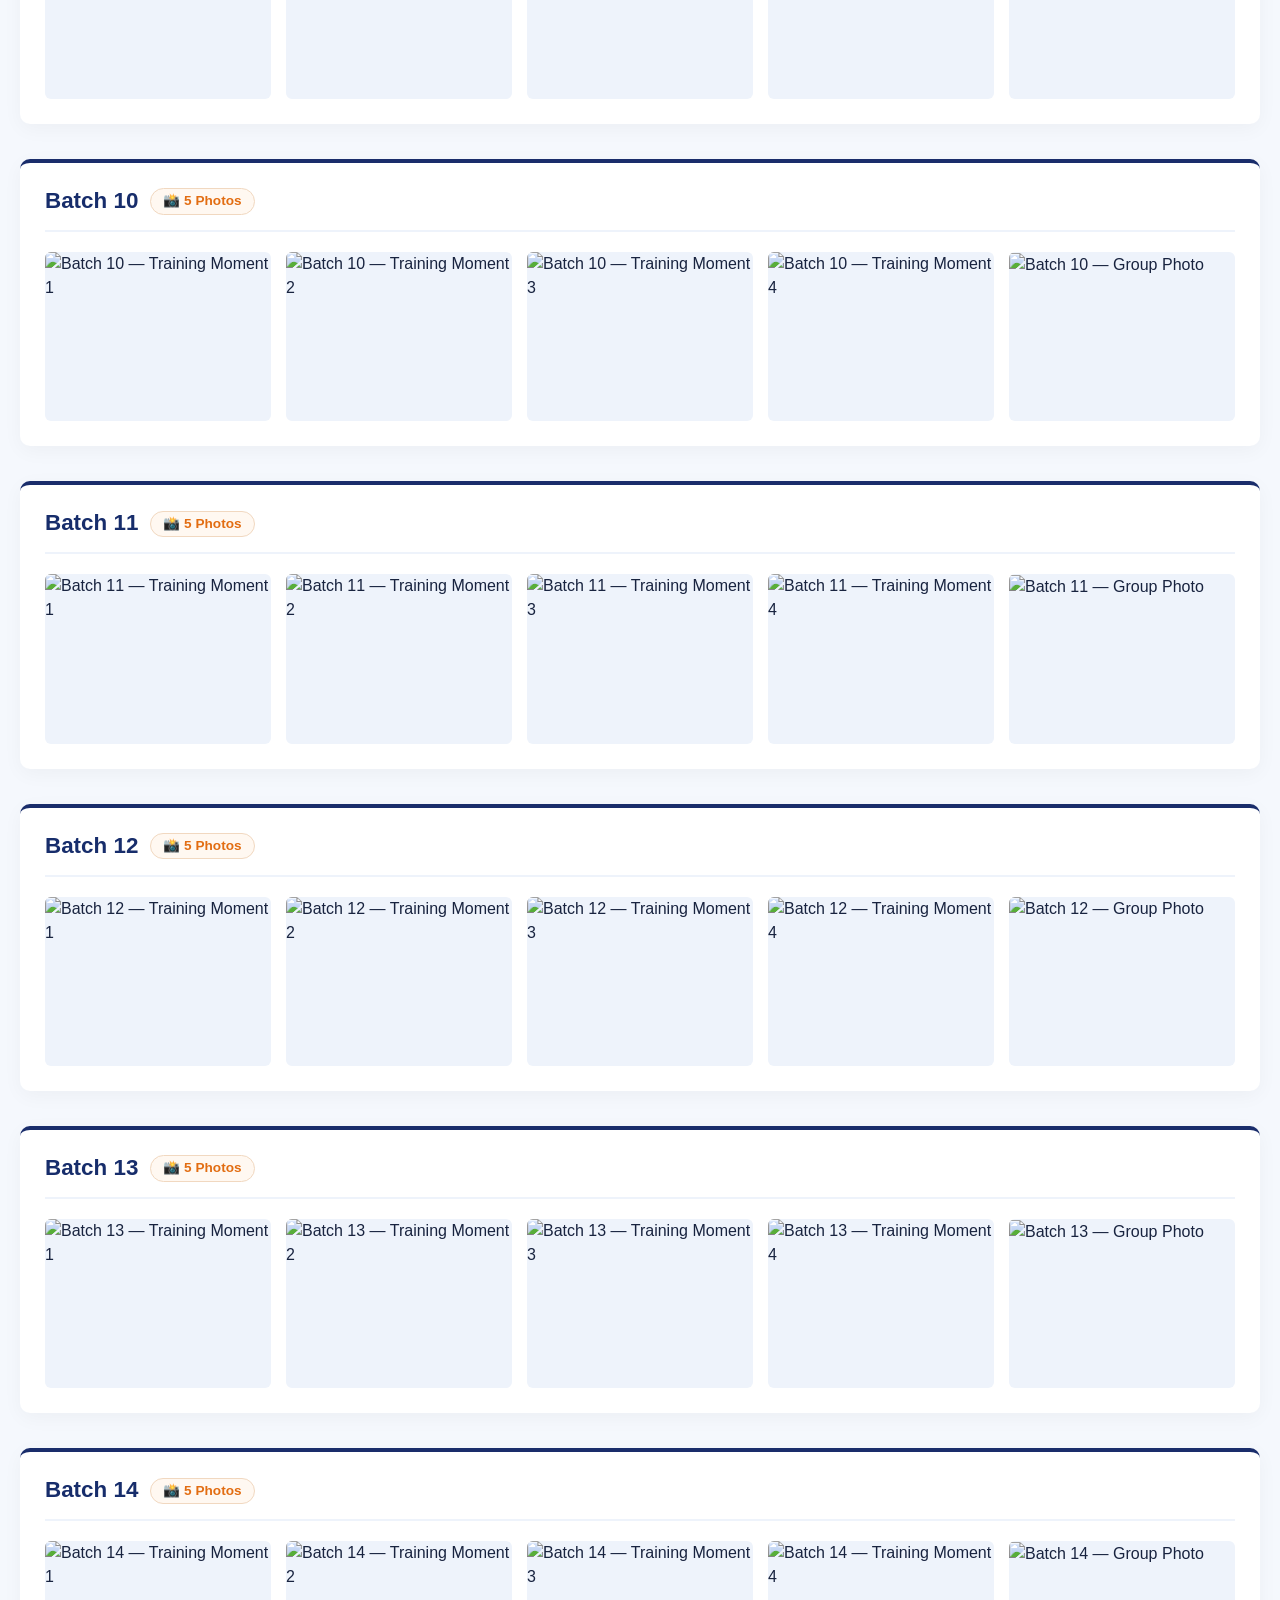
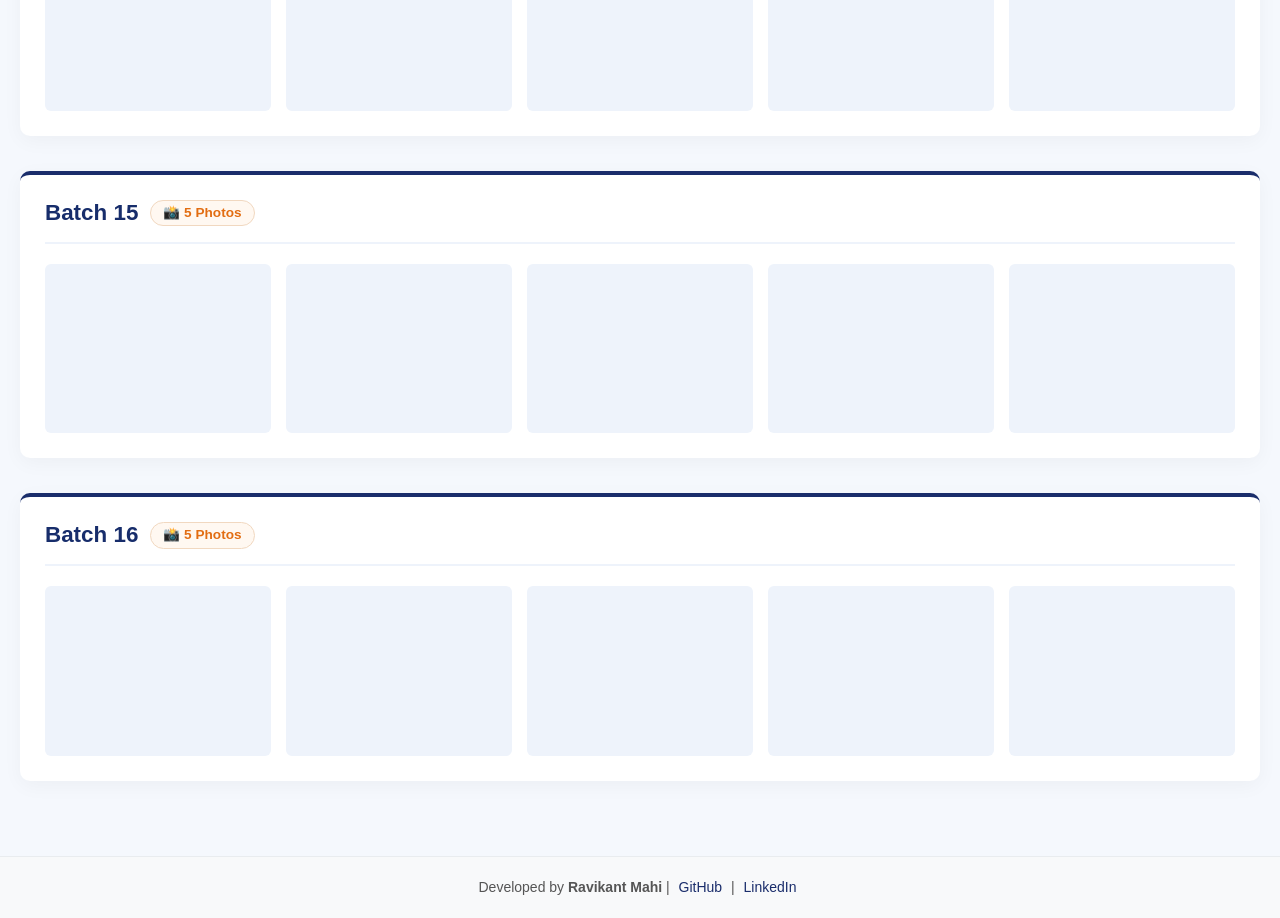
==== commit 204de1f5: "update img" ====
--- a/gallery.html
+++ b/gallery.html
@@ -1029,11 +1029,11 @@
           { src: "All-IMG/Batch-7/Batch-7GroupPhoto.jpg", caption: "Batch 7 — Group Photo" },
         ],
         8: [
-          { src: "All-IMG/Batch-8/Batch-81.jpeg", caption: "Batch 8 — Training Moment 1" },
-          { src: "All-IMG/Batch-8/Batch-82.jpeg", caption: "Batch 8 — Training Moment 2" },
-          { src: "All-IMG/Batch-8/Batch-83.jpeg", caption: "Batch 8 — Training Moment 3" },
-          { src: "All-IMG/Batch-8/Batch-84.jpeg", caption: "Batch 8 — Training Moment 4" },
-          { src: "All-IMG/Batch-8/Batch-8GroupPhoto.webp", caption: "Batch 8 — Group Photo" },
+          { src: "All-IMG/Batch-8/Batch-81.jpg", caption: "Batch 8 — Training Moment 1" },
+          { src: "All-IMG/Batch-8/Batch-82.jpg", caption: "Batch 8 — Training Moment 2" },
+          { src: "All-IMG/Batch-8/Batch-83.jpg", caption: "Batch 8 — Training Moment 3" },
+          { src: "All-IMG/Batch-8/Batch-84.jpg", caption: "Batch 8 — Training Moment 4" },
+          { src: "All-IMG/Batch-8/Batch-8GroupPhoto.jpg", caption: "Batch 8 — Group Photo" },
         ],
         9: [
           { src: "All-IMG/Batch-9/Batch-91.jpeg", caption: "Batch 9 — Training Moment 1" },
